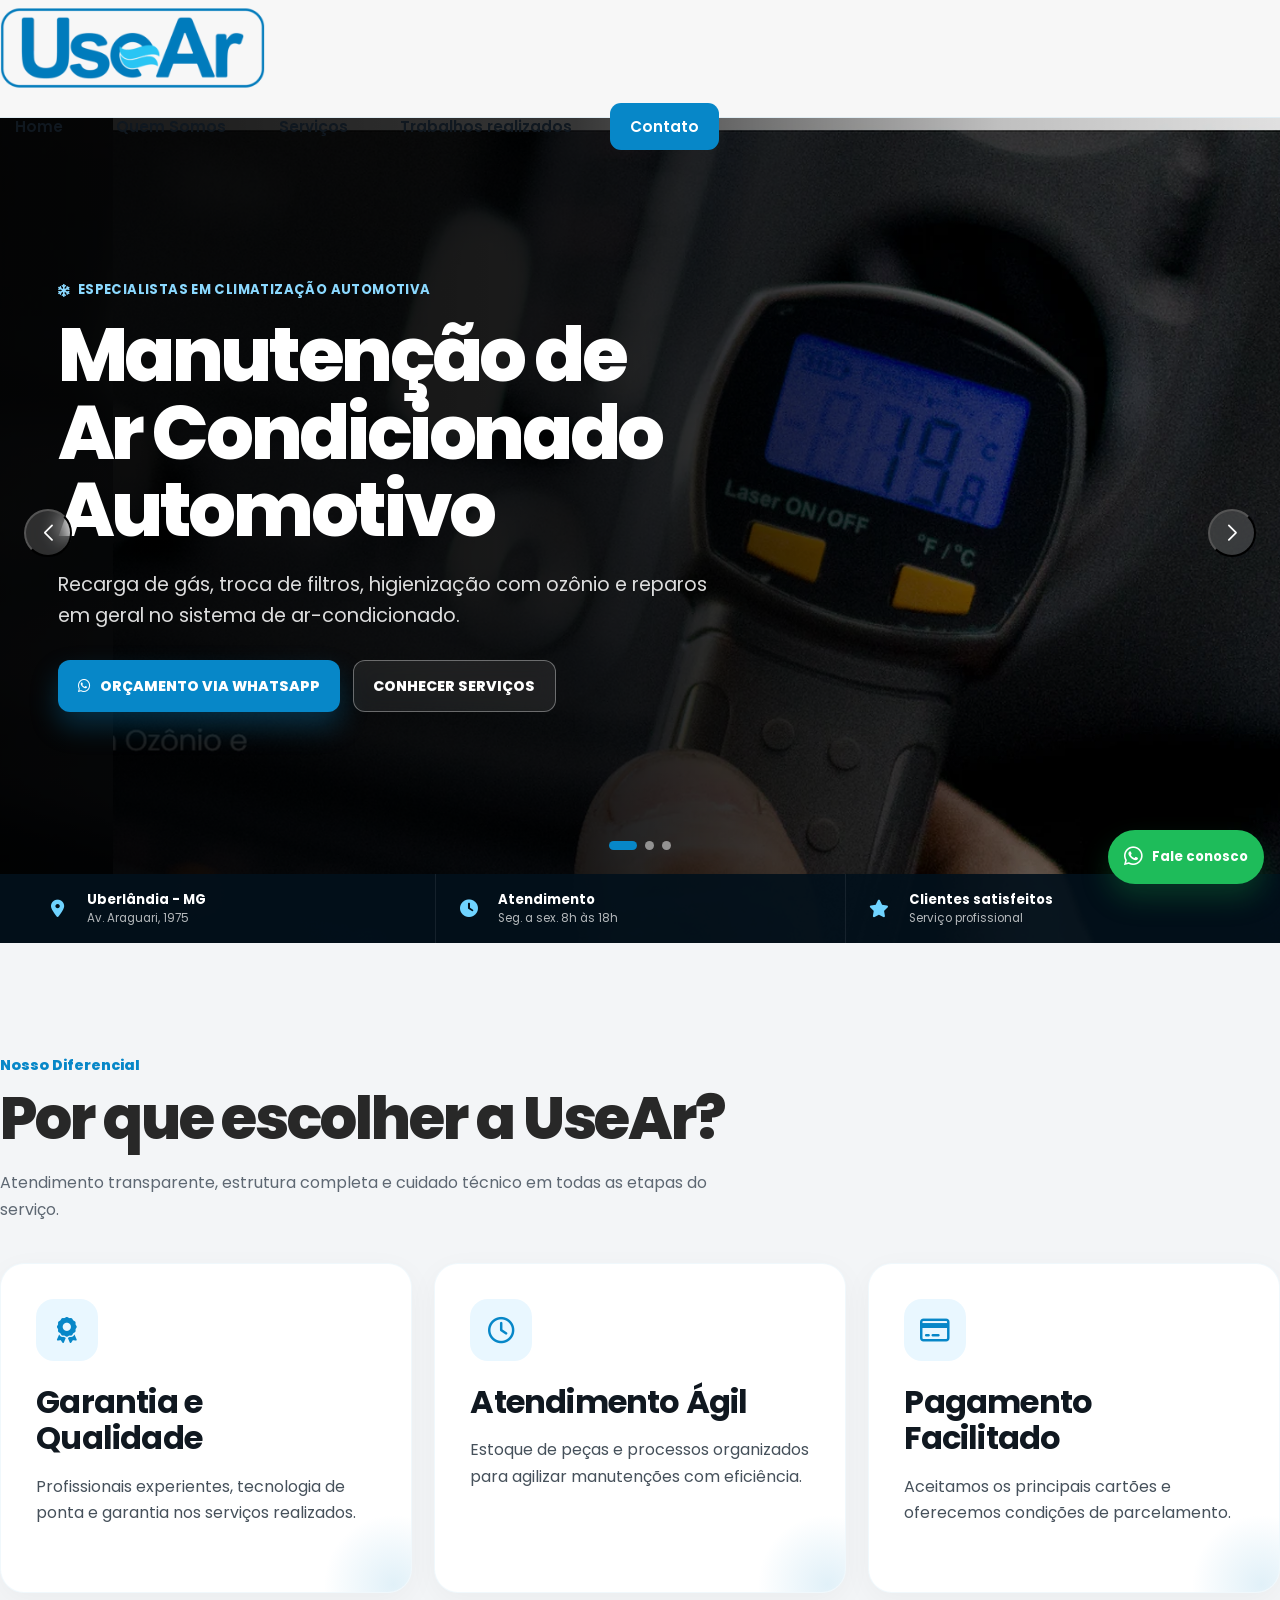
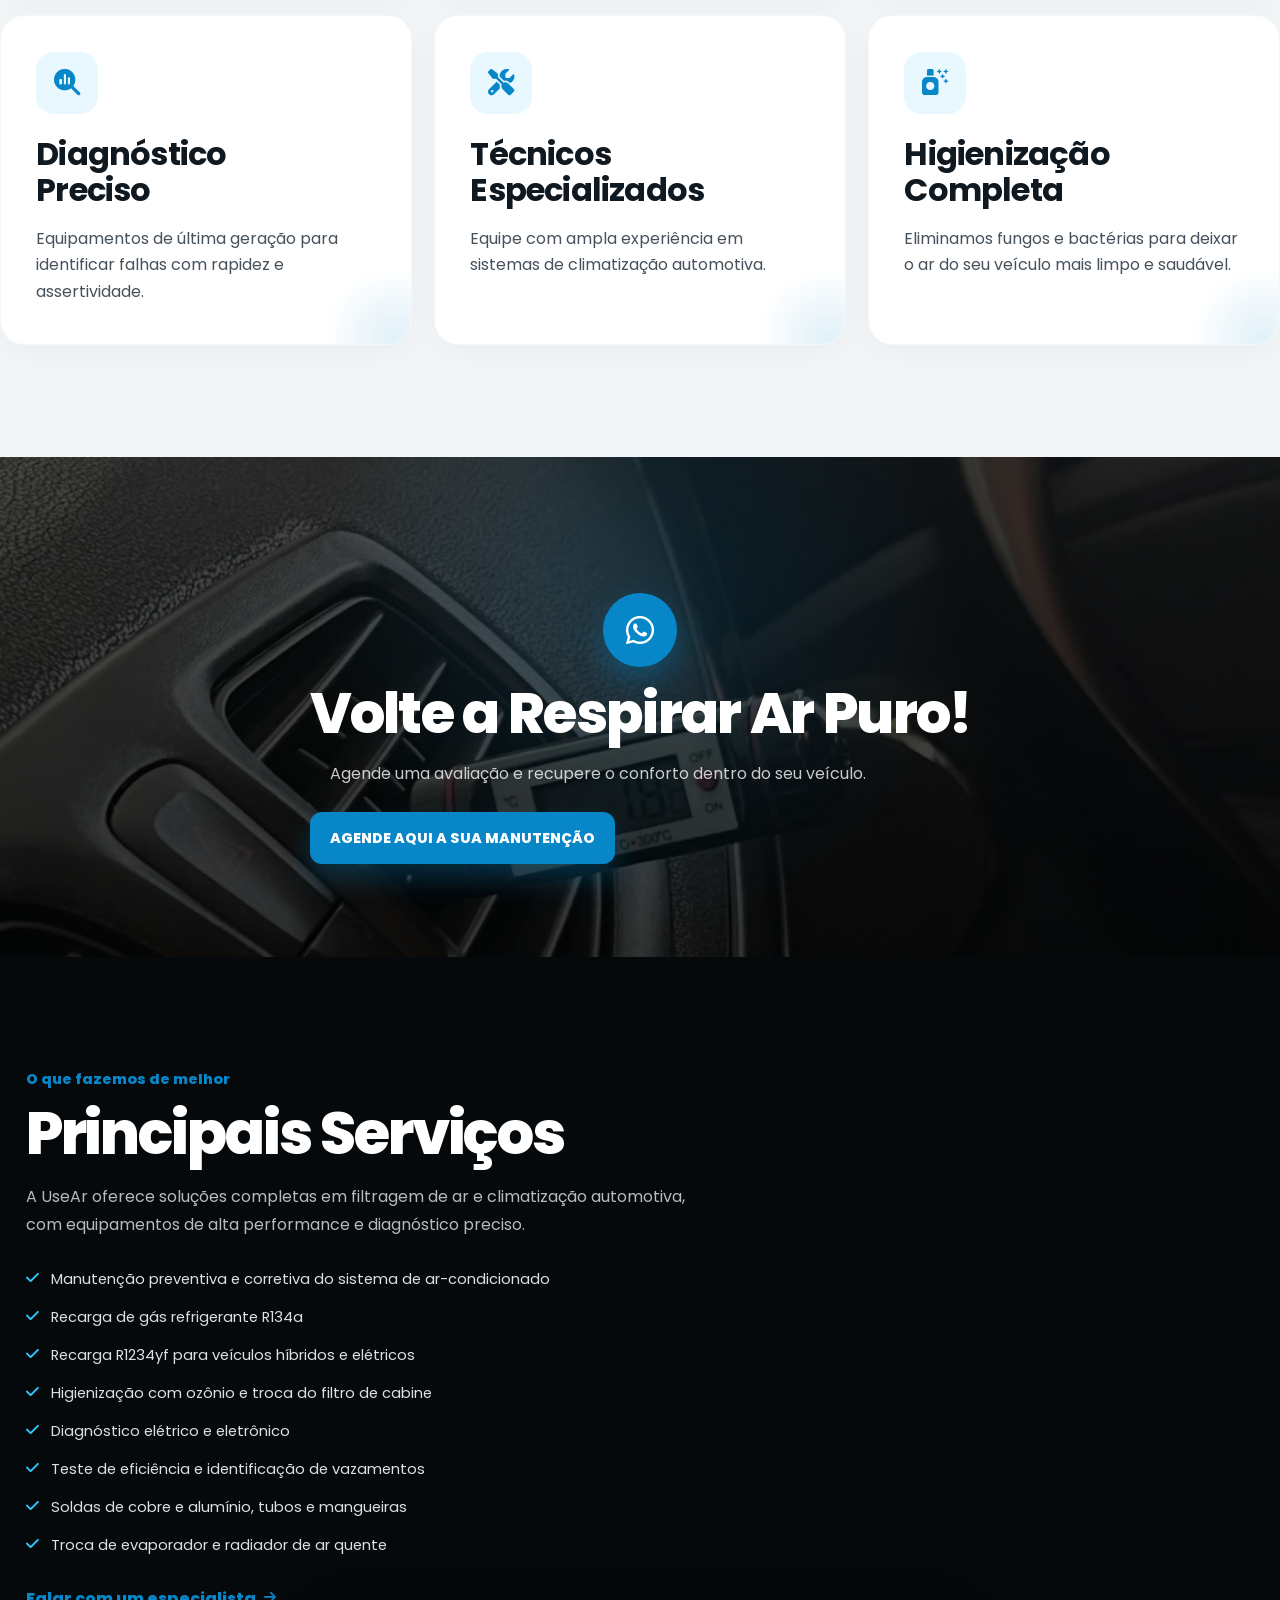
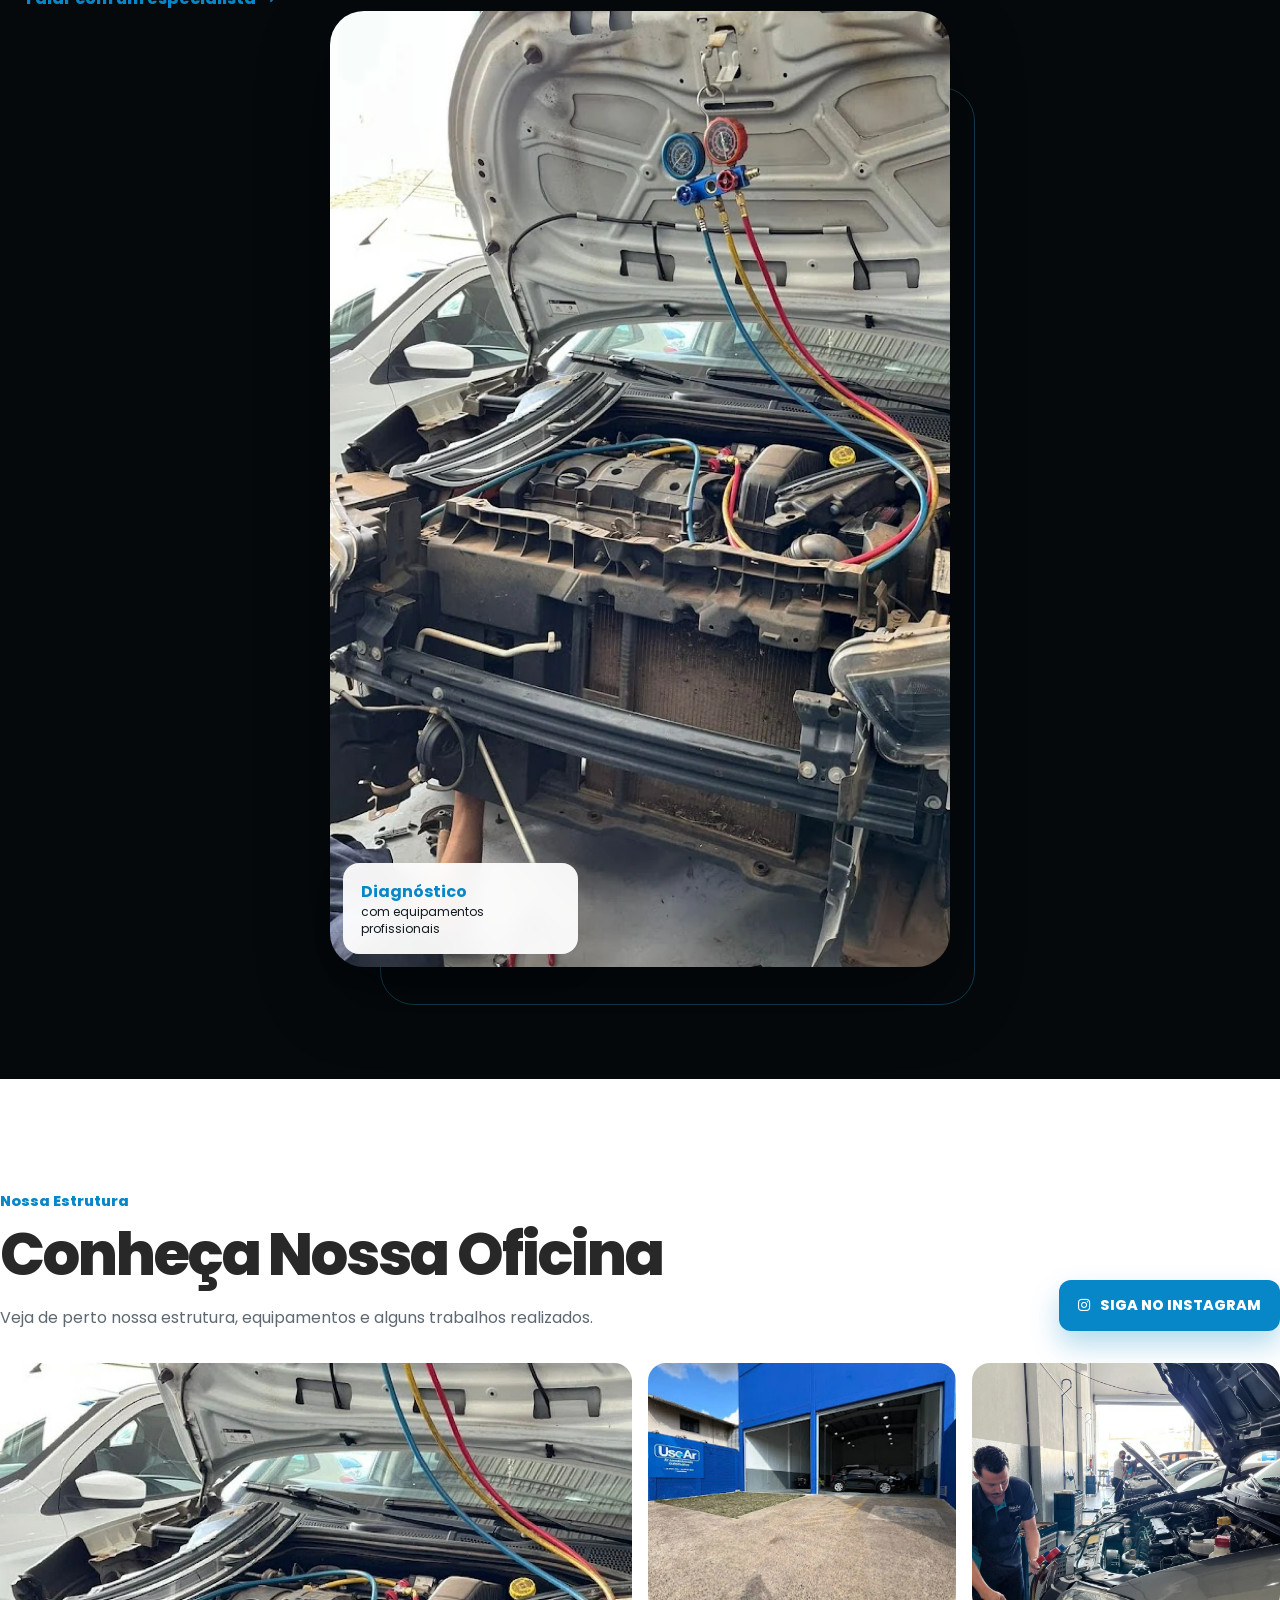
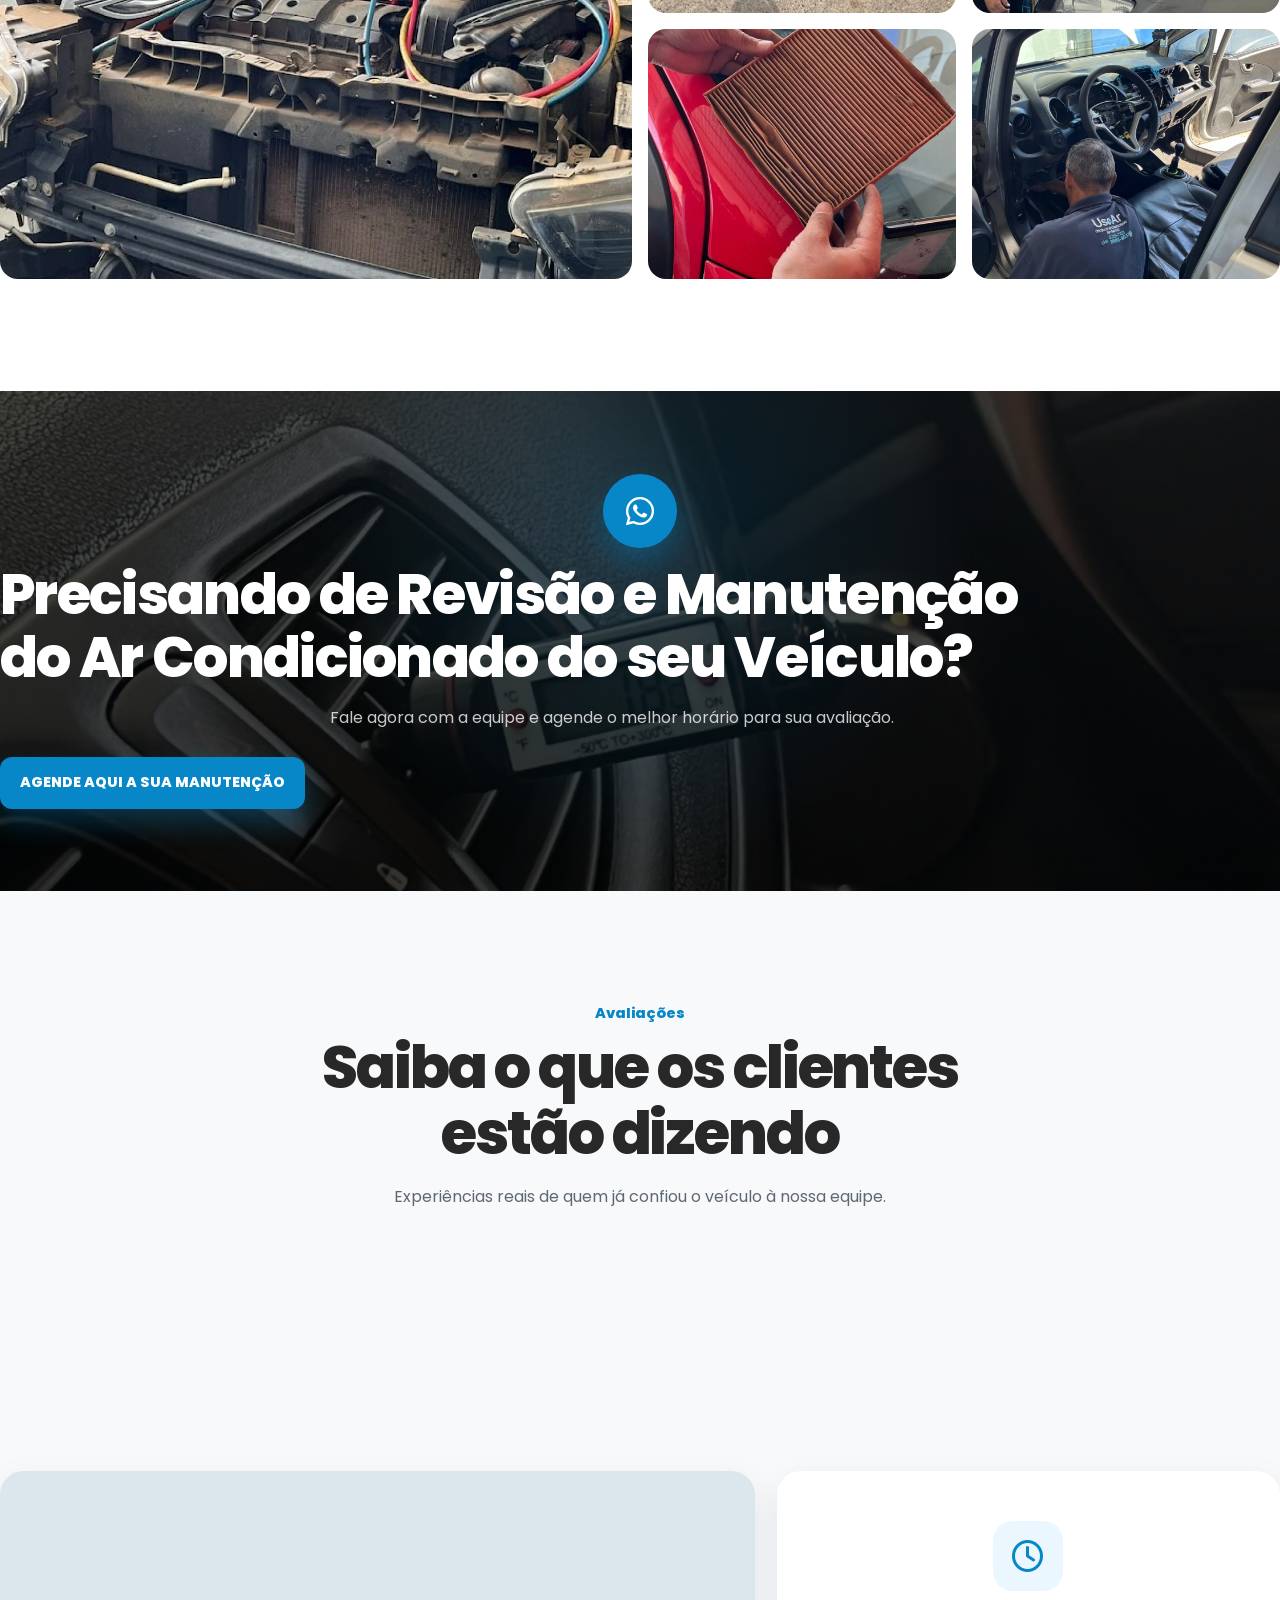
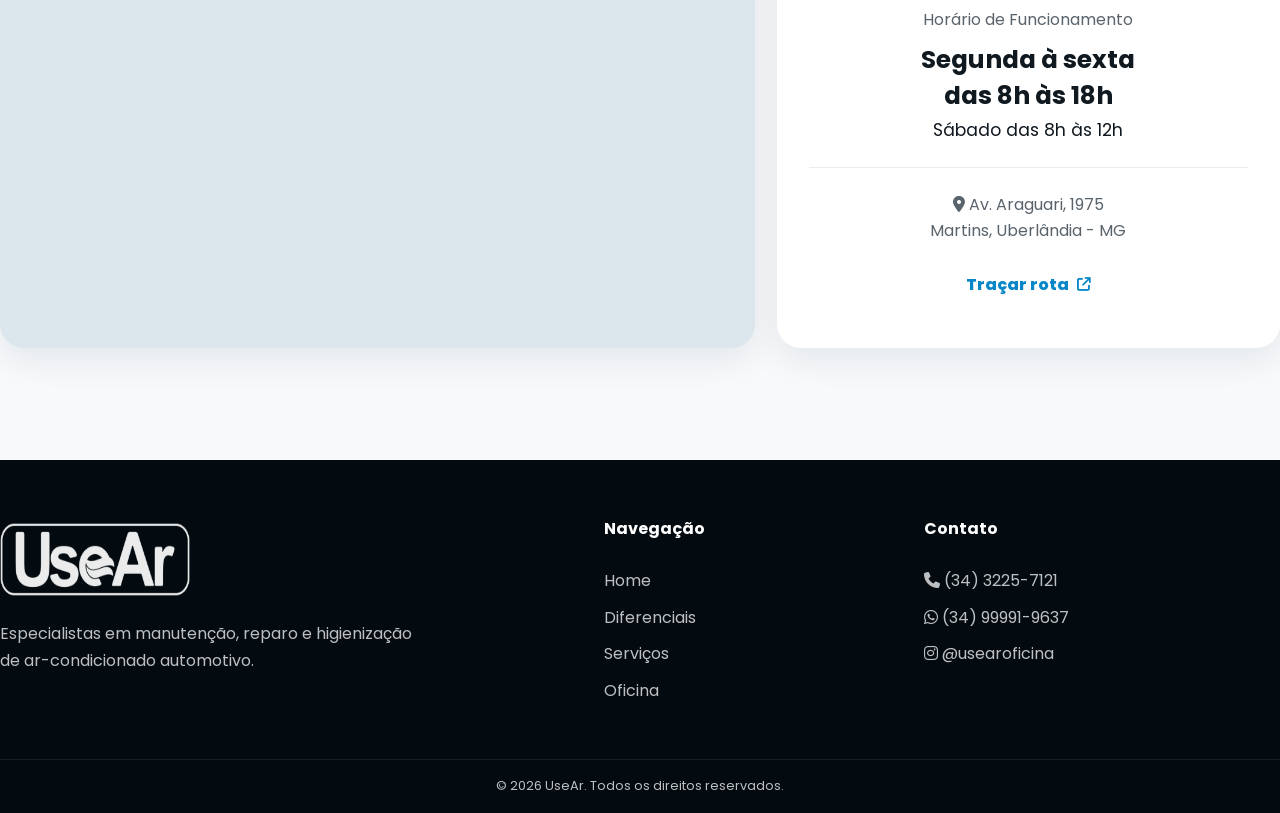
==== index.html @ 74ecc0b6 "primeira reform" ====
<!doctype html>
<html lang="pt-BR" class="scroll-smooth">
<head>
  <meta charset="utf-8">
  <meta name="viewport" content="width=device-width, initial-scale=1">
  <meta name="theme-color" content="#0787c8">
  <meta name="description" content="Manutenção, diagnóstico, recarga de gás e higienização de ar-condicionado automotivo em Uberlândia.">
  <meta property="og:title" content="UseAr | Ar-condicionado automotivo">
  <meta property="og:description" content="Manutenção completa, diagnóstico preciso e atendimento especializado para o ar-condicionado do seu veículo.">
  <meta property="og:image" content="assets/img/og-usear.webp">
  <meta property="og:type" content="website">
  <title>UseAr | Ar-condicionado automotivo</title>

  <link rel="preconnect" href="https://fonts.googleapis.com">
  <link rel="preconnect" href="https://fonts.gstatic.com" crossorigin>
  <link href="https://fonts.googleapis.com/css2?family=Poppins:wght@400;500;600;700;800&display=swap" rel="stylesheet">

  <script src="https://cdn.tailwindcss.com"></script>
  <script>
    tailwind.config = {
      theme: {
        extend: {
          colors: {
            usear: {
              50: '#ecf8ff',
              100: '#d5efff',
              500: '#0787c8',
              600: '#026da8',
              700: '#075887',
              950: '#06131d'
            }
          },
          fontFamily: { sans: ['Poppins', 'sans-serif'] }
        }
      }
    }
  </script>

  <link rel="stylesheet" href="https://cdn.jsdelivr.net/npm/swiper@11/swiper-bundle.min.css">
  <link rel="stylesheet" href="https://unpkg.com/aos@2.3.1/dist/aos.css">
  <link rel="stylesheet" href="https://cdnjs.cloudflare.com/ajax/libs/font-awesome/6.7.2/css/all.min.css">
  <link rel="stylesheet" href="assets/css/style.css">
</head>
<body class="bg-white text-slate-900 antialiased">
  <a class="skip-link" href="#conteudo">Pular para o conteúdo</a>

  <header class="site-header" id="inicio">
    <div class="header-inner mx-auto flex w-full max-w-[1500px] items-center justify-between px-4 sm:px-6 lg:px-8">
      <a class="brand" href="#inicio" aria-label="UseAr - voltar ao início">
        <img src="assets/img/logo-usear.png" alt="UseAr Ar-condicionado Automotivo" width="320" height="111">
      </a>

      <button class="menu-toggle lg:hidden" type="button" aria-label="Abrir menu" aria-expanded="false" aria-controls="menu-principal">
        <span></span><span></span><span></span>
      </button>

      <nav id="menu-principal" class="main-nav" aria-label="Navegação principal">
        <a href="#inicio">Home</a>
        <a href="#diferenciais">Quem Somos</a>
        <a href="#servicos">Serviços</a>
        <a href="#oficina">Trabalhos realizados</a>
        <a class="nav-cta" href="https://wa.me/5534999919637?text=Olá%2C%20vim%20pelo%20site%20da%20UseAr%20e%20quero%20agendar%20um%20atendimento." target="_blank" rel="noopener">Contato</a>
      </nav>
    </div>
  </header>

  <main id="conteudo">
    <section class="hero" aria-label="Apresentação da UseAr">
      <div class="swiper hero-swiper">
        <div class="swiper-wrapper">
          <article class="swiper-slide hero-slide hero-slide--thermometer">
            <div class="hero-overlay"></div>
            <div class="hero-content mx-auto w-full max-w-[1500px] px-4 sm:px-6 lg:px-8">
              <div class="hero-copy" data-aos="fade-right" data-aos-duration="800">
                <span class="hero-kicker"><i class="fa-solid fa-snowflake" aria-hidden="true"></i> Especialistas em climatização automotiva</span>
                <h1>Manutenção de<br>Ar Condicionado<br>Automotivo</h1>
                <p>Recarga de gás, troca de filtros, higienização com ozônio e reparos em geral no sistema de ar-condicionado.</p>
                <div class="hero-actions">
                  <a class="button button--primary" href="https://wa.me/5534999919637?text=Olá%2C%20quero%20solicitar%20um%20orçamento%20para%20o%20ar-condicionado%20do%20meu%20veículo." target="_blank" rel="noopener">
                    <i class="fa-brands fa-whatsapp" aria-hidden="true"></i>
                    Orçamento via WhatsApp
                  </a>
                  <a class="button button--ghost" href="#servicos">Conhecer serviços</a>
                </div>
              </div>
            </div>
          </article>

          <article class="swiper-slide hero-slide hero-slide--workshop">
            <div class="hero-overlay"></div>
            <div class="hero-content mx-auto w-full max-w-[1500px] px-4 sm:px-6 lg:px-8">
              <div class="hero-copy">
                <span class="hero-kicker"><i class="fa-solid fa-gauge-high" aria-hidden="true"></i> Diagnóstico técnico e preciso</span>
                <h2>Seu carro com<br>climatização eficiente<br>novamente</h2>
                <p>Equipamentos adequados, equipe experiente e uma análise completa antes de qualquer reparo.</p>
                <a class="button button--primary" href="#diferenciais">Por que escolher a UseAr</a>
              </div>
            </div>
          </article>

          <article class="swiper-slide hero-slide hero-slide--temperature">
            <div class="hero-overlay"></div>
            <div class="hero-content mx-auto w-full max-w-[1500px] px-4 sm:px-6 lg:px-8">
              <div class="hero-copy">
                <span class="hero-kicker"><i class="fa-solid fa-wind" aria-hidden="true"></i> Conforto e qualidade do ar</span>
                <h2>Ar gelado,<br>limpo e saudável<br>dentro do veículo</h2>
                <p>Higienização completa para reduzir odores, fungos e bactérias no sistema de ventilação.</p>
                <a class="button button--primary" href="https://wa.me/5534999919637?text=Olá%2C%20quero%20agendar%20uma%20higienização%20do%20ar-condicionado." target="_blank" rel="noopener">Agendar higienização</a>
              </div>
            </div>
          </article>
        </div>

        <div class="hero-pagination swiper-pagination" aria-hidden="true"></div>
        <button class="hero-arrow hero-arrow--prev swiper-button-prev" aria-label="Slide anterior"></button>
        <button class="hero-arrow hero-arrow--next swiper-button-next" aria-label="Próximo slide"></button>
      </div>

      <div class="hero-trust" aria-label="Informações rápidas">
        <div><i class="fa-solid fa-location-dot" aria-hidden="true"></i><span><b>Uberlândia - MG</b>Av. Araguari, 1975</span></div>
        <div><i class="fa-solid fa-clock" aria-hidden="true"></i><span><b>Atendimento</b>Seg. a sex. 8h às 18h</span></div>
        <div><i class="fa-solid fa-star" aria-hidden="true"></i><span><b>Clientes satisfeitos</b>Serviço profissional</span></div>
      </div>
    </section>

    <section class="section section--soft" id="diferenciais">
      <div class="mx-auto w-full max-w-[1500px] px-4 sm:px-6 lg:px-8">
        <header class="section-heading" data-aos="fade-up">
          <span>Nosso Diferencial</span>
          <h2>Por que escolher a UseAr?</h2>
          <p>Atendimento transparente, estrutura completa e cuidado técnico em todas as etapas do serviço.</p>
        </header>

        <div class="benefits-grid">
          <article class="benefit-card" data-aos="fade-up" data-aos-delay="0">
            <div class="benefit-icon"><i class="fa-solid fa-award" aria-hidden="true"></i></div>
            <h3>Garantia e Qualidade</h3>
            <p>Profissionais experientes, tecnologia de ponta e garantia nos serviços realizados.</p>
          </article>
          <article class="benefit-card" data-aos="fade-up" data-aos-delay="70">
            <div class="benefit-icon"><i class="fa-regular fa-clock" aria-hidden="true"></i></div>
            <h3>Atendimento Ágil</h3>
            <p>Estoque de peças e processos organizados para agilizar manutenções com eficiência.</p>
          </article>
          <article class="benefit-card" data-aos="fade-up" data-aos-delay="140">
            <div class="benefit-icon"><i class="fa-regular fa-credit-card" aria-hidden="true"></i></div>
            <h3>Pagamento Facilitado</h3>
            <p>Aceitamos os principais cartões e oferecemos condições de parcelamento.</p>
          </article>
          <article class="benefit-card" data-aos="fade-up" data-aos-delay="0">
            <div class="benefit-icon"><i class="fa-solid fa-magnifying-glass-chart" aria-hidden="true"></i></div>
            <h3>Diagnóstico Preciso</h3>
            <p>Equipamentos de última geração para identificar falhas com rapidez e assertividade.</p>
          </article>
          <article class="benefit-card" data-aos="fade-up" data-aos-delay="70">
            <div class="benefit-icon"><i class="fa-solid fa-screwdriver-wrench" aria-hidden="true"></i></div>
            <h3>Técnicos Especializados</h3>
            <p>Equipe com ampla experiência em sistemas de climatização automotiva.</p>
          </article>
          <article class="benefit-card" data-aos="fade-up" data-aos-delay="140">
            <div class="benefit-icon"><i class="fa-solid fa-spray-can-sparkles" aria-hidden="true"></i></div>
            <h3>Higienização Completa</h3>
            <p>Eliminamos fungos e bactérias para deixar o ar do seu veículo mais limpo e saudável.</p>
          </article>
        </div>
      </div>
    </section>

    <section class="air-cta" aria-label="Agendamento de manutenção">
      <div class="air-particles" aria-hidden="true"><i></i><i></i><i></i><i></i><i></i></div>
      <div class="air-cta__content mx-auto max-w-4xl px-4 text-center" data-aos="zoom-in">
        <div class="round-icon"><i class="fa-brands fa-whatsapp" aria-hidden="true"></i></div>
        <h2>Volte a Respirar Ar Puro!</h2>
        <p>Agende uma avaliação e recupere o conforto dentro do seu veículo.</p>
        <a class="button button--primary" href="https://wa.me/5534999919637?text=Olá%2C%20quero%20agendar%20a%20manutenção%20do%20ar-condicionado%20do%20meu%20veículo." target="_blank" rel="noopener">Agende aqui a sua manutenção</a>
      </div>
    </section>

    <section class="services-section" id="servicos">
      <div class="services-layout mx-auto grid w-full max-w-[1500px] items-center px-4 sm:px-6 lg:grid-cols-2 lg:px-8">
        <div class="services-copy" data-aos="fade-right">
          <span class="section-label">O que fazemos de melhor</span>
          <h2>Principais Serviços</h2>
          <p class="services-intro">A UseAr oferece soluções completas em filtragem de ar e climatização automotiva, com equipamentos de alta performance e diagnóstico preciso.</p>

          <ul class="services-list">
            <li><i class="fa-solid fa-check" aria-hidden="true"></i><span>Manutenção preventiva e corretiva do sistema de ar-condicionado</span></li>
            <li><i class="fa-solid fa-check" aria-hidden="true"></i><span>Recarga de gás refrigerante R134a</span></li>
            <li><i class="fa-solid fa-check" aria-hidden="true"></i><span>Recarga R1234yf para veículos híbridos e elétricos</span></li>
            <li><i class="fa-solid fa-check" aria-hidden="true"></i><span>Higienização com ozônio e troca do filtro de cabine</span></li>
            <li><i class="fa-solid fa-check" aria-hidden="true"></i><span>Diagnóstico elétrico e eletrônico</span></li>
            <li><i class="fa-solid fa-check" aria-hidden="true"></i><span>Teste de eficiência e identificação de vazamentos</span></li>
            <li><i class="fa-solid fa-check" aria-hidden="true"></i><span>Soldas de cobre e alumínio, tubos e mangueiras</span></li>
            <li><i class="fa-solid fa-check" aria-hidden="true"></i><span>Troca de evaporador e radiador de ar quente</span></li>
          </ul>

          <a class="text-link" href="https://wa.me/5534999919637?text=Olá%2C%20quero%20mais%20informações%20sobre%20os%20serviços%20da%20UseAr." target="_blank" rel="noopener">Falar com um especialista <i class="fa-solid fa-arrow-right" aria-hidden="true"></i></a>
        </div>

        <div class="services-visual" data-aos="fade-left">
          <div class="services-photo-wrap">
            <img src="assets/img/servico-principal.webp" alt="Veículo em manutenção do sistema de ar-condicionado na oficina UseAr" loading="lazy" width="600" height="956">
            <div class="photo-badge"><strong>Diagnóstico</strong><span>com equipamentos profissionais</span></div>
          </div>
        </div>
      </div>
    </section>

    <section class="workshop-section" id="oficina">
      <div class="mx-auto w-full max-w-[1500px] px-4 sm:px-6 lg:px-8">
        <div class="workshop-header" data-aos="fade-up">
          <div>
            <span class="section-label">Nossa Estrutura</span>
            <h2>Conheça Nossa Oficina</h2>
            <p>Veja de perto nossa estrutura, equipamentos e alguns trabalhos realizados.</p>
          </div>
          <a class="button button--primary button--small" href="https://www.instagram.com/usearoficina/" target="_blank" rel="noopener"><i class="fa-brands fa-instagram" aria-hidden="true"></i> Siga no Instagram</a>
        </div>

        <div class="gallery-grid" data-aos="fade-up" data-aos-delay="100">
          <button class="gallery-item gallery-item--large" type="button" data-gallery="assets/img/galeria-04.webp" aria-label="Ampliar foto de manutenção do veículo">
            <img src="assets/img/galeria-04.webp" alt="Manutenção de ar-condicionado com mangueiras de serviço conectadas" loading="lazy">
          </button>
          <button class="gallery-item" type="button" data-gallery="assets/img/galeria-02.webp" aria-label="Ampliar foto da fachada">
            <img src="assets/img/galeria-02.webp" alt="Fachada azul da oficina UseAr" loading="lazy">
          </button>
          <button class="gallery-item" type="button" data-gallery="assets/img/galeria-08.webp" aria-label="Ampliar foto de técnico trabalhando">
            <img src="assets/img/galeria-08.webp" alt="Técnico da UseAr trabalhando em veículo" loading="lazy">
          </button>
          <button class="gallery-item" type="button" data-gallery="assets/img/galeria-03.webp" aria-label="Ampliar foto do filtro de cabine">
            <img src="assets/img/galeria-03.webp" alt="Filtro de cabine usado sendo inspecionado" loading="lazy">
          </button>
          <button class="gallery-item" type="button" data-gallery="assets/img/galeria-07.webp" aria-label="Ampliar foto de desmontagem interna">
            <img src="assets/img/galeria-07.webp" alt="Técnico realizando manutenção interna no painel do veículo" loading="lazy">
          </button>
        </div>
      </div>
    </section>

    <section class="air-cta air-cta--second" aria-label="Agende sua manutenção">
      <div class="air-cta__content mx-auto max-w-5xl px-4 text-center" data-aos="zoom-in">
        <div class="round-icon"><i class="fa-brands fa-whatsapp" aria-hidden="true"></i></div>
        <h2>Precisando de Revisão e Manutenção do Ar Condicionado do seu Veículo?</h2>
        <p>Fale agora com a equipe e agende o melhor horário para sua avaliação.</p>
        <a class="button button--primary" href="https://wa.me/5534999919637?text=Olá%2C%20preciso%20revisar%20o%20ar-condicionado%20do%20meu%20veículo." target="_blank" rel="noopener">Agende aqui a sua manutenção</a>
      </div>
    </section>

    <section class="reviews-section" id="avaliacoes">
      <div class="mx-auto w-full max-w-[1500px] px-4 sm:px-6 lg:px-8">
        <header class="section-heading section-heading--center" data-aos="fade-up">
          <span>Avaliações</span>
          <h2>Saiba o que os clientes estão dizendo</h2>
          <p>Experiências reais de quem já confiou o veículo à nossa equipe.</p>
        </header>

        <div class="trustindex-widget" data-aos="fade-up">
          <script defer async src='https://cdn.trustindex.io/loader.js?cfff6e475bf8161984261190330'></script>
        </div>

        <div class="contact-grid">
          <div class="map-card" data-aos="fade-right">
            <iframe title="Mapa da UseAr em Uberlândia" src="https://www.google.com/maps?q=UseAr%20Servi%C3%A7os%20de%20Ar%20Automotivo%20Av.%20Araguari%201975%20Uberl%C3%A2ndia&output=embed" loading="lazy" referrerpolicy="no-referrer-when-downgrade" allowfullscreen></iframe>
          </div>

          <aside class="hours-card" data-aos="fade-left">
            <div class="hours-icon"><i class="fa-regular fa-clock" aria-hidden="true"></i></div>
            <span>Horário de Funcionamento</span>
            <h3>Segunda à sexta<br>das 8h às 18h</h3>
            <p>Sábado das 8h às 12h</p>
            <hr>
            <address><i class="fa-solid fa-location-dot" aria-hidden="true"></i> Av. Araguari, 1975<br>Martins, Uberlândia - MG</address>
            <a class="text-link" href="https://www.google.com/maps/dir/?api=1&destination=Av.%20Araguari%2C%201975%2C%20Uberl%C3%A2ndia%20MG" target="_blank" rel="noopener">Traçar rota <i class="fa-solid fa-arrow-up-right-from-square" aria-hidden="true"></i></a>
          </aside>
        </div>
      </div>
    </section>
  </main>

  <footer class="site-footer">
    <div class="footer-grid mx-auto w-full max-w-[1500px] px-4 sm:px-6 lg:px-8">
      <div class="footer-brand">
        <img src="assets/img/logo-usear.png" alt="UseAr" width="250" height="87">
        <p>Especialistas em manutenção, reparo e higienização de ar-condicionado automotivo.</p>
      </div>
      <div>
        <h2>Navegação</h2>
        <a href="#inicio">Home</a><a href="#diferenciais">Diferenciais</a><a href="#servicos">Serviços</a><a href="#oficina">Oficina</a>
      </div>
      <div>
        <h2>Contato</h2>
        <a href="tel:+553432257121"><i class="fa-solid fa-phone" aria-hidden="true"></i> (34) 3225-7121</a>
        <a href="https://wa.me/5534999919637" target="_blank" rel="noopener"><i class="fa-brands fa-whatsapp" aria-hidden="true"></i> (34) 99991-9637</a>
        <a href="https://www.instagram.com/usearoficina/" target="_blank" rel="noopener"><i class="fa-brands fa-instagram" aria-hidden="true"></i> @usearoficina</a>
      </div>
    </div>
    <div class="footer-bottom"><p>© <span id="current-year"></span> UseAr. Todos os direitos reservados.</p></div>
  </footer>

  <a class="floating-whatsapp" href="https://wa.me/5534999919637?text=Olá%2C%20vim%20pelo%20site%20da%20UseAr." target="_blank" rel="noopener" aria-label="Falar com a UseAr pelo WhatsApp">
    <i class="fa-brands fa-whatsapp" aria-hidden="true"></i><span>Fale conosco</span>
  </a>

  <dialog class="gallery-modal" id="gallery-modal">
    <button class="gallery-modal__close" type="button" aria-label="Fechar imagem"><i class="fa-solid fa-xmark" aria-hidden="true"></i></button>
    <img src="" alt="Foto ampliada da oficina UseAr" id="gallery-modal-image">
  </dialog>

  <script src="https://cdn.jsdelivr.net/npm/swiper@11/swiper-bundle.min.js"></script>
  <script src="https://unpkg.com/aos@2.3.1/dist/aos.js"></script>
  <script src="assets/js/main.js"></script>
</body>
</html>
---- assets/css/style.css ----
:root {
  --blue: #0787c8;
  --blue-dark: #026da8;
  --blue-deep: #075887;
  --ink: #101820;
  --muted: #5e6873;
  --soft: #f3f5f7;
  --white: #ffffff;
  --radius-sm: 14px;
  --radius-md: 24px;
  --radius-lg: 34px;
  --shadow-sm: 0 12px 34px rgba(16, 24, 32, .08);
  --shadow-lg: 0 24px 70px rgba(1, 45, 72, .22);
  --header-height: 82px;
}

* { box-sizing: border-box; }
html { scroll-padding-top: var(--header-height); }
body { margin: 0; min-width: 320px; overflow-x: hidden; font-family: 'Poppins', sans-serif; color: var(--ink); }
img { display: block; max-width: 100%; }
a { color: inherit; text-decoration: none; }
button, a { -webkit-tap-highlight-color: transparent; }
button { font: inherit; }

.skip-link {
  position: fixed; left: 1rem; top: -5rem; z-index: 9999;
  padding: .8rem 1rem; border-radius: 10px; background: var(--ink); color: white;
  transition: top .2s ease;
}
.skip-link:focus { top: 1rem; }

.site-header {
  position: fixed; inset: 0 0 auto; z-index: 1000;
  height: var(--header-height); background: rgba(255,255,255,.97);
  border-bottom: 1px solid rgba(7,135,200,.09);
  backdrop-filter: blur(14px); transition: box-shadow .25s ease, height .25s ease;
}
.site-header.is-scrolled { box-shadow: 0 10px 30px rgba(0,0,0,.08); }
.header-inner { height: 100%; }
.brand { display: inline-flex; width: 180px; flex: 0 0 auto; }
.brand img { width: 100%; height: auto; }

.menu-toggle {
  display: inline-grid; width: 46px; height: 46px; place-content: center; gap: 5px;
  border: 0; border-radius: 12px; background: #eef8fd; cursor: pointer;
}
.menu-toggle span { display: block; width: 23px; height: 2px; border-radius: 999px; background: var(--ink); transition: .25s ease; }
.menu-toggle.is-open span:nth-child(1) { transform: translateY(7px) rotate(45deg); }
.menu-toggle.is-open span:nth-child(2) { opacity: 0; }
.menu-toggle.is-open span:nth-child(3) { transform: translateY(-7px) rotate(-45deg); }

.main-nav {
  position: fixed; left: 1rem; right: 1rem; top: calc(var(--header-height) + .6rem);
  display: grid; gap: .2rem; padding: .8rem; border: 1px solid rgba(7,135,200,.12);
  border-radius: 18px; background: white; box-shadow: var(--shadow-lg);
  transform: translateY(-18px); opacity: 0; visibility: hidden; transition: .25s ease;
}
.main-nav.is-open { transform: none; opacity: 1; visibility: visible; }
.main-nav a { padding: .85rem 1rem; border-radius: 11px; font-size: .94rem; font-weight: 600; }
.main-nav a:hover, .main-nav a:focus-visible { color: var(--blue); background: #eff9ff; }
.main-nav .nav-cta { background: var(--blue); color: white; text-align: center; }
.main-nav .nav-cta:hover { color: white; background: var(--blue-dark); }

.hero { position: relative; padding-top: var(--header-height); background: #071018; }
.hero-swiper { position: relative; height: min(790px, calc(100svh - 20px)); min-height: 640px; }
.hero-swiper:not(.swiper-initialized) .hero-slide:not(:first-child) { display: none; }
.hero-swiper:not(.swiper-initialized) .hero-slide:first-child { height: 100%; }
.hero-slide { position: relative; display: flex; align-items: center; overflow: hidden; background-size: cover; background-position: center; }
.hero-slide--thermometer { background-image: url('../img/hero-termometro.webp'); background-position: 60% center; }
.hero-slide--workshop { background-image: url('../img/hero-oficina.webp'); background-position: 58% center; }
.hero-slide--temperature { background-image: url('../img/hero-temperatura.webp'); background-position: 62% center; }
.hero-overlay { position: absolute; inset: 0; background: linear-gradient(90deg, rgba(0,0,0,.92) 0%, rgba(0,0,0,.79) 45%, rgba(0,0,0,.25) 78%, rgba(0,0,0,.12) 100%); }
.hero-content { position: relative; z-index: 2; display: flex; align-items: center; min-height: 100%; padding-top: 2rem; padding-bottom: 7rem; }
.hero-copy { width: min(100%, 700px); color: white; }
.hero-kicker { display: inline-flex; align-items: center; gap: .55rem; margin-bottom: 1rem; color: #8bd9ff; font-size: .82rem; font-weight: 700; letter-spacing: .03em; text-transform: uppercase; }
.hero-copy h1, .hero-copy h2 { margin: 0; max-width: 680px; font-size: clamp(2.35rem, 10vw, 4.8rem); line-height: 1.03; letter-spacing: -.045em; font-weight: 800; text-wrap: balance; }
.hero-copy p { max-width: 650px; margin: 1.35rem 0 0; color: rgba(255,255,255,.86); font-size: clamp(1rem, 3.6vw, 1.22rem); line-height: 1.58; }
.hero-actions { display: flex; flex-wrap: wrap; gap: .8rem; margin-top: 1.8rem; }
.button { display: inline-flex; min-height: 52px; align-items: center; justify-content: center; gap: .65rem; padding: .9rem 1.2rem; border: 1px solid transparent; border-radius: 12px; font-size: .89rem; font-weight: 800; text-align: center; text-transform: uppercase; transition: transform .2s ease, background .2s ease, box-shadow .2s ease; }
.button:hover { transform: translateY(-2px); }
.button:focus-visible { outline: 3px solid rgba(7,135,200,.32); outline-offset: 3px; }
.button--primary { background: var(--blue); color: white; box-shadow: 0 14px 28px rgba(7,135,200,.3); }
.button--primary:hover { background: var(--blue-dark); box-shadow: 0 18px 34px rgba(7,135,200,.38); }
.button--ghost { border-color: rgba(255,255,255,.35); background: rgba(255,255,255,.08); color: white; backdrop-filter: blur(10px); }
.button--ghost:hover { background: rgba(255,255,255,.16); }
.button--small { min-height: 48px; padding-inline: 1.1rem; }

.hero-arrow { display: none !important; width: 48px !important; height: 48px !important; border-radius: 50%; background: rgba(255,255,255,.16); color: white !important; backdrop-filter: blur(10px); }
.hero-arrow::after { font-size: 1rem !important; font-weight: 800; }
.hero-pagination { position: absolute; z-index: 8; left: 0; right: 0; bottom: 7rem !important; text-align: center; }
.hero-pagination .swiper-pagination-bullet { width: 9px; height: 9px; background: white; opacity: .5; }
.hero-pagination .swiper-pagination-bullet-active { width: 28px; border-radius: 999px; opacity: 1; background: var(--blue); }
.hero-trust { position: absolute; z-index: 5; left: 0; right: 0; bottom: 0; display: grid; grid-template-columns: 1fr; background: rgba(3,17,27,.93); color: white; }
.hero-trust > div { display: flex; align-items: center; gap: .8rem; padding: .8rem 1rem; border-top: 1px solid rgba(255,255,255,.08); }
.hero-trust i { width: 34px; color: #6fd3ff; font-size: 1.1rem; text-align: center; }
.hero-trust span { display: grid; color: rgba(255,255,255,.7); font-size: .73rem; }
.hero-trust b { color: white; font-size: .82rem; }

.section { padding: 5rem 0; }
.section--soft { background: var(--soft); }
.section-heading { max-width: 750px; margin-bottom: 2.5rem; }
.section-heading > span, .section-label { display: block; margin-bottom: .65rem; color: var(--blue); font-size: .9rem; font-weight: 800; }
.section-heading h2, .services-copy h2, .workshop-header h2 { margin: 0; color: #282828; font-size: clamp(2rem, 8vw, 3.7rem); line-height: 1.12; letter-spacing: -.035em; font-weight: 750; }
.section-heading p, .workshop-header p { margin: 1rem 0 0; color: var(--muted); font-size: 1rem; line-height: 1.7; }
.section-heading--center { margin-inline: auto; text-align: center; }

.benefits-grid { display: grid; gap: 1rem; }
.benefit-card { position: relative; min-height: 285px; padding: 1.65rem; overflow: hidden; border: 1px solid rgba(7,135,200,.06); border-radius: var(--radius-md); background: white; box-shadow: 0 8px 30px rgba(16,24,32,.04); transition: transform .28s ease, box-shadow .28s ease, border-color .28s ease; }
.benefit-card::after { content: ''; position: absolute; right: -55px; bottom: -65px; width: 145px; height: 145px; border-radius: 50%; background: radial-gradient(circle, rgba(7,135,200,.12), transparent 68%); transition: transform .35s ease; }
.benefit-card:hover { transform: translateY(-7px); border-color: rgba(7,135,200,.18); box-shadow: var(--shadow-sm); }
.benefit-card:hover::after { transform: scale(1.25); }
.benefit-icon { display: grid; width: 62px; height: 62px; margin-bottom: 1.4rem; place-items: center; border-radius: 18px; background: #e9f7ff; color: var(--blue); font-size: 1.65rem; }
.benefit-card h3 { margin: 0; max-width: 300px; font-size: clamp(1.4rem, 6vw, 2rem); line-height: 1.13; letter-spacing: -.025em; }
.benefit-card p { position: relative; z-index: 1; margin: 1.1rem 0 0; color: #46515b; line-height: 1.65; }

.air-cta { position: relative; min-height: 440px; display: grid; place-items: center; overflow: hidden; background: linear-gradient(rgba(0,0,0,.7), rgba(0,0,0,.8)), url('../img/cta-ar.webp') center 45% / cover no-repeat; color: white; }
.air-cta::before { content: ''; position: absolute; inset: 0; background: radial-gradient(circle at 50% 30%, rgba(7,135,200,.16), transparent 45%); }
.air-cta__content { position: relative; z-index: 2; padding-block: 4.5rem; }
.air-cta h2 { margin: 1rem 0 0; font-size: clamp(2rem, 8vw, 3.5rem); line-height: 1.12; font-weight: 750; letter-spacing: -.03em; text-wrap: balance; }
.air-cta p { margin: .9rem auto 1.6rem; max-width: 620px; color: rgba(255,255,255,.78); line-height: 1.7; }
.round-icon { display: grid; width: 74px; height: 74px; margin-inline: auto; place-items: center; border-radius: 50%; background: var(--blue); box-shadow: 0 14px 30px rgba(7,135,200,.35); font-size: 2rem; animation: breathe 2.6s ease-in-out infinite; }
.air-particles i { position: absolute; left: var(--x); bottom: -20px; width: 6px; height: 6px; border-radius: 50%; background: rgba(139,217,255,.8); filter: blur(.5px); animation: air-rise var(--speed) linear infinite; }
.air-particles i:nth-child(1) { --x: 12%; --speed: 8s; }
.air-particles i:nth-child(2) { --x: 29%; --speed: 10s; animation-delay: -3s; }
.air-particles i:nth-child(3) { --x: 54%; --speed: 7s; animation-delay: -5s; }
.air-particles i:nth-child(4) { --x: 76%; --speed: 11s; animation-delay: -2s; }
.air-particles i:nth-child(5) { --x: 91%; --speed: 9s; animation-delay: -6s; }

.services-section { padding: 5.5rem 0; background: #05090c; color: white; overflow: hidden; }
.services-layout { gap: 3rem; }
.services-copy h2 { color: white; }
.services-intro { max-width: 680px; margin: 1rem 0 1.8rem; color: rgba(255,255,255,.72); line-height: 1.75; }
.services-list { display: grid; gap: .95rem; margin: 0; padding: 0; list-style: none; }
.services-list li { display: flex; align-items: flex-start; gap: .8rem; color: rgba(255,255,255,.87); font-size: .92rem; line-height: 1.55; }
.services-list i { flex: 0 0 auto; margin-top: .22rem; color: #31c7ff; }
.text-link { display: inline-flex; align-items: center; gap: .55rem; margin-top: 1.8rem; color: var(--blue); font-weight: 750; }
.text-link i { font-size: .85rem; transition: transform .2s ease; }
.text-link:hover i { transform: translateX(4px); }
.services-visual { min-width: 0; }
.services-photo-wrap { position: relative; width: min(100%, 620px); margin-inline: auto; }
.services-photo-wrap::before { content: ''; position: absolute; inset: 8% -4% -4% 8%; border: 1px solid rgba(49,199,255,.28); border-radius: var(--radius-lg); }
.services-photo-wrap img { position: relative; z-index: 1; width: 100%; aspect-ratio: 4 / 5; border-radius: var(--radius-lg); object-fit: cover; object-position: center; box-shadow: 0 28px 70px rgba(0,0,0,.38); }
.photo-badge { position: absolute; z-index: 2; left: .8rem; bottom: .8rem; display: grid; max-width: 235px; padding: 1rem 1.15rem; border-radius: 16px; background: rgba(255,255,255,.94); color: var(--ink); box-shadow: var(--shadow-sm); backdrop-filter: blur(10px); }
.photo-badge strong { color: var(--blue); }
.photo-badge span { font-size: .75rem; line-height: 1.4; }

.workshop-section { padding: 5rem 0; background: white; }
.workshop-header { display: grid; gap: 1.5rem; margin-bottom: 2rem; }
.gallery-grid { display: grid; grid-template-columns: repeat(2, minmax(0, 1fr)); grid-auto-rows: 160px; gap: .75rem; }
.gallery-item { position: relative; overflow: hidden; padding: 0; border: 0; border-radius: 18px; background: #dfeaf0; cursor: zoom-in; }
.gallery-item--large { grid-column: 1 / -1; grid-row: span 2; }
.gallery-item::after { content: '\f00e'; position: absolute; right: .75rem; bottom: .75rem; display: grid; width: 38px; height: 38px; place-items: center; border-radius: 50%; background: rgba(7,135,200,.92); color: white; font-family: 'Font Awesome 6 Free'; font-weight: 900; opacity: 0; transform: translateY(8px); transition: .25s ease; }
.gallery-item:hover::after, .gallery-item:focus-visible::after { opacity: 1; transform: none; }
.gallery-item img { width: 100%; height: 100%; object-fit: cover; transition: transform .5s ease; }
.gallery-item:hover img { transform: scale(1.05); }

.air-cta--second { min-height: 470px; background-position: center; }

.reviews-section { padding: 5rem 0; background: #f7f9fb; }
.trustindex-widget { width: 100%; min-height: 180px; margin-bottom: 2.5rem; }
.reviews-grid { display: grid; gap: 1rem; margin-bottom: 2.5rem; }
.review-card { padding: 1.4rem; border: 1px solid rgba(7,135,200,.1); border-radius: 20px; background: white; box-shadow: 0 8px 30px rgba(20,40,55,.05); }
.review-top { display: grid; grid-template-columns: auto 1fr auto; align-items: center; gap: .8rem; }
.review-avatar { display: grid; width: 48px; height: 48px; place-items: center; border-radius: 50%; background: linear-gradient(135deg, var(--blue), #41bce9); color: white; font-weight: 800; }
.review-top h3 { margin: 0; font-size: .95rem; }
.review-top > i { color: #4285f4; font-size: 1.25rem; }
.stars { color: #f7b731; font-size: .78rem; letter-spacing: .05em; }
.review-card p { margin: 1rem 0 0; color: #4f5963; line-height: 1.7; }
.contact-grid { display: grid; gap: 1rem; }
.map-card { min-height: 390px; overflow: hidden; border-radius: var(--radius-md); background: #dbe7ed; box-shadow: var(--shadow-sm); }
.map-card iframe { width: 100%; height: 100%; min-height: 390px; border: 0; }
.hours-card { display: flex; min-height: 390px; flex-direction: column; align-items: center; justify-content: center; padding: 2rem; border-radius: var(--radius-md); background: white; text-align: center; box-shadow: var(--shadow-sm); }
.hours-icon { display: grid; width: 70px; height: 70px; margin-bottom: 1rem; place-items: center; border-radius: 20px; background: #eaf7ff; color: var(--blue); font-size: 2rem; }
.hours-card > span { color: #59636c; }
.hours-card h3 { margin: .6rem 0 .2rem; font-size: 1.55rem; line-height: 1.45; }
.hours-card p { margin: 0; font-size: 1.08rem; }
.hours-card hr { width: 100%; margin: 1.5rem 0; border: 0; border-top: 1px solid #e7edf1; }
.hours-card address { color: #59636c; font-style: normal; line-height: 1.6; }

.site-footer { background: #040b10; color: rgba(255,255,255,.74); }
.footer-grid { display: grid; gap: 2.2rem; padding-top: 3.5rem; padding-bottom: 3.5rem; }
.footer-brand img { width: 190px; filter: brightness(0) invert(1); opacity: .92; }
.footer-brand p { max-width: 420px; margin: 1.1rem 0 0; line-height: 1.7; }
.footer-grid h2 { margin: 0 0 1rem; color: white; font-size: 1rem; }
.footer-grid > div:not(.footer-brand) { display: flex; flex-direction: column; gap: .72rem; }
.footer-grid a:hover { color: #6fd3ff; }
.footer-bottom { padding: 1.1rem 1rem; border-top: 1px solid rgba(255,255,255,.08); text-align: center; font-size: .8rem; }
.footer-bottom p { margin: 0; }

.floating-whatsapp { position: fixed; z-index: 900; right: 1rem; bottom: 1rem; display: inline-flex; width: 58px; height: 58px; align-items: center; justify-content: center; border-radius: 50%; background: #1ebc5a; color: white; box-shadow: 0 14px 28px rgba(18,145,66,.3); font-size: 1.65rem; transition: transform .2s ease; }
.floating-whatsapp:hover { transform: translateY(-4px) scale(1.03); }
.floating-whatsapp span { display: none; }

.gallery-modal { width: min(94vw, 1020px); max-width: none; padding: 0; overflow: visible; border: 0; border-radius: 20px; background: transparent; }
.gallery-modal::backdrop { background: rgba(0,0,0,.86); backdrop-filter: blur(8px); }
.gallery-modal img { width: 100%; max-height: 86vh; border-radius: 20px; object-fit: contain; background: #101010; }
.gallery-modal__close { position: absolute; z-index: 2; right: .6rem; top: .6rem; display: grid; width: 42px; height: 42px; place-items: center; border: 0; border-radius: 50%; background: rgba(0,0,0,.68); color: white; cursor: pointer; }

@keyframes breathe { 0%,100% { transform: scale(1); } 50% { transform: scale(1.07); } }
@keyframes air-rise { from { transform: translateY(0) scale(.6); opacity: 0; } 12% { opacity: .9; } to { transform: translateY(-450px) translateX(70px) scale(1.8); opacity: 0; } }

@media (min-width: 640px) {
  :root { --header-height: 92px; }
  .brand { width: 220px; }
  .hero-swiper { min-height: 680px; }
  .hero-content { padding-bottom: 5.5rem; }
  .hero-pagination { bottom: 5.4rem !important; }
  .hero-trust { grid-template-columns: repeat(3, 1fr); padding-inline: max(1.5rem, calc((100vw - 1500px)/2)); }
  .hero-trust > div { border-top: 0; border-left: 1px solid rgba(255,255,255,.08); padding-block: 1rem; }
  .hero-trust > div:first-child { border-left: 0; }
  .benefits-grid { grid-template-columns: repeat(2, minmax(0,1fr)); }
  .workshop-header { grid-template-columns: 1fr auto; align-items: end; }
  .reviews-grid { grid-template-columns: repeat(3, minmax(0,1fr)); }
  .footer-grid { grid-template-columns: 1.6fr .8fr 1fr; }
  .floating-whatsapp { width: auto; height: 54px; padding: 0 1rem; border-radius: 999px; font-size: 1.35rem; }
  .floating-whatsapp span { display: inline; margin-left: .55rem; font-size: .82rem; font-weight: 700; }
}

@media (min-width: 1024px) {
  .menu-toggle { display: none; }
  :root { --header-height: 118px; }
  .site-header.is-scrolled { height: 92px; }
  .site-header.is-scrolled + main .hero { --header-height: 118px; }
  .brand { width: 265px; }
  .main-nav { position: static; display: flex; align-items: center; gap: .45rem; padding: 0; border: 0; border-radius: 0; background: transparent; box-shadow: none; transform: none; opacity: 1; visibility: visible; }
  .main-nav a { padding: .75rem .95rem; font-size: .95rem; }
  .main-nav .nav-cta { padding-inline: 1.25rem; }
  .hero-swiper { height: min(825px, calc(100svh - 30px)); min-height: 700px; }
  .hero-copy { margin-top: -1rem; }
  .hero-slide--thermometer { background-position: center; }
  .hero-arrow { display: flex !important; }
  .hero-arrow--prev { left: 1.5rem !important; }
  .hero-arrow--next { right: 1.5rem !important; }
  .section { padding: 7rem 0; }
  .benefits-grid { grid-template-columns: repeat(3, minmax(0,1fr)); gap: 1.4rem; }
  .benefit-card { min-height: 330px; padding: 2.2rem; }
  .air-cta { min-height: 500px; }
  .services-section { padding: 7rem 0; }
  .services-layout { gap: 7rem; }
  .services-copy { padding-left: clamp(0px, 2vw, 30px); }
  .services-photo-wrap img { aspect-ratio: 5 / 6; }
  .workshop-section { padding: 7rem 0; }
  .gallery-grid { grid-template-columns: repeat(4, minmax(0,1fr)); grid-auto-rows: 250px; gap: 1rem; }
  .gallery-item--large { grid-column: span 2; grid-row: span 2; }
  .contact-grid { grid-template-columns: 1.2fr .8fr; gap: 1.4rem; }
  .map-card, .hours-card, .map-card iframe { min-height: 470px; }
  .reviews-section { padding: 7rem 0; }
}

@media (min-width: 1280px) {
  .main-nav { gap: 1.4rem; }
  .hero-copy h1, .hero-copy h2 { font-size: 4.7rem; }
  .hero-content { padding-left: 3.6rem !important; }
}

@media (prefers-reduced-motion: reduce) {
  html { scroll-behavior: auto; }
  *, *::before, *::after { scroll-behavior: auto !important; animation-duration: .01ms !important; animation-iteration-count: 1 !important; transition-duration: .01ms !important; }
}
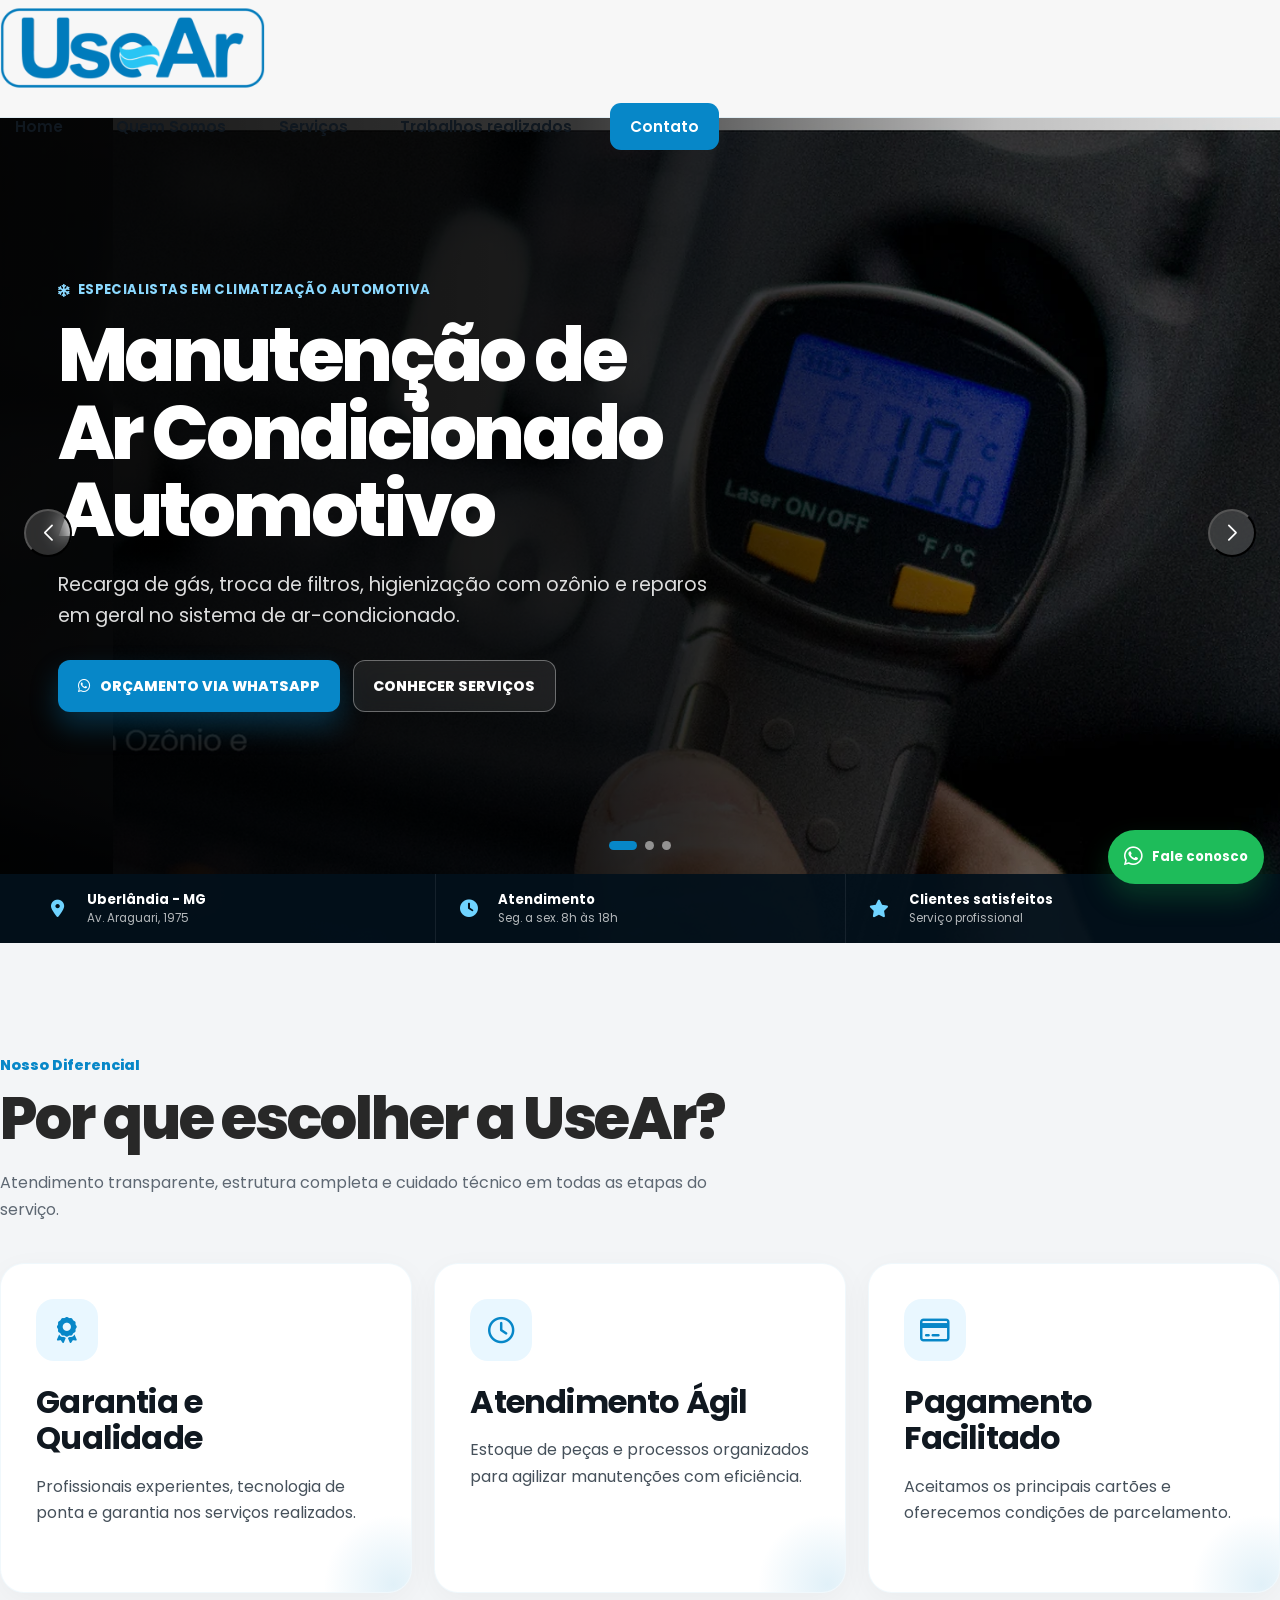
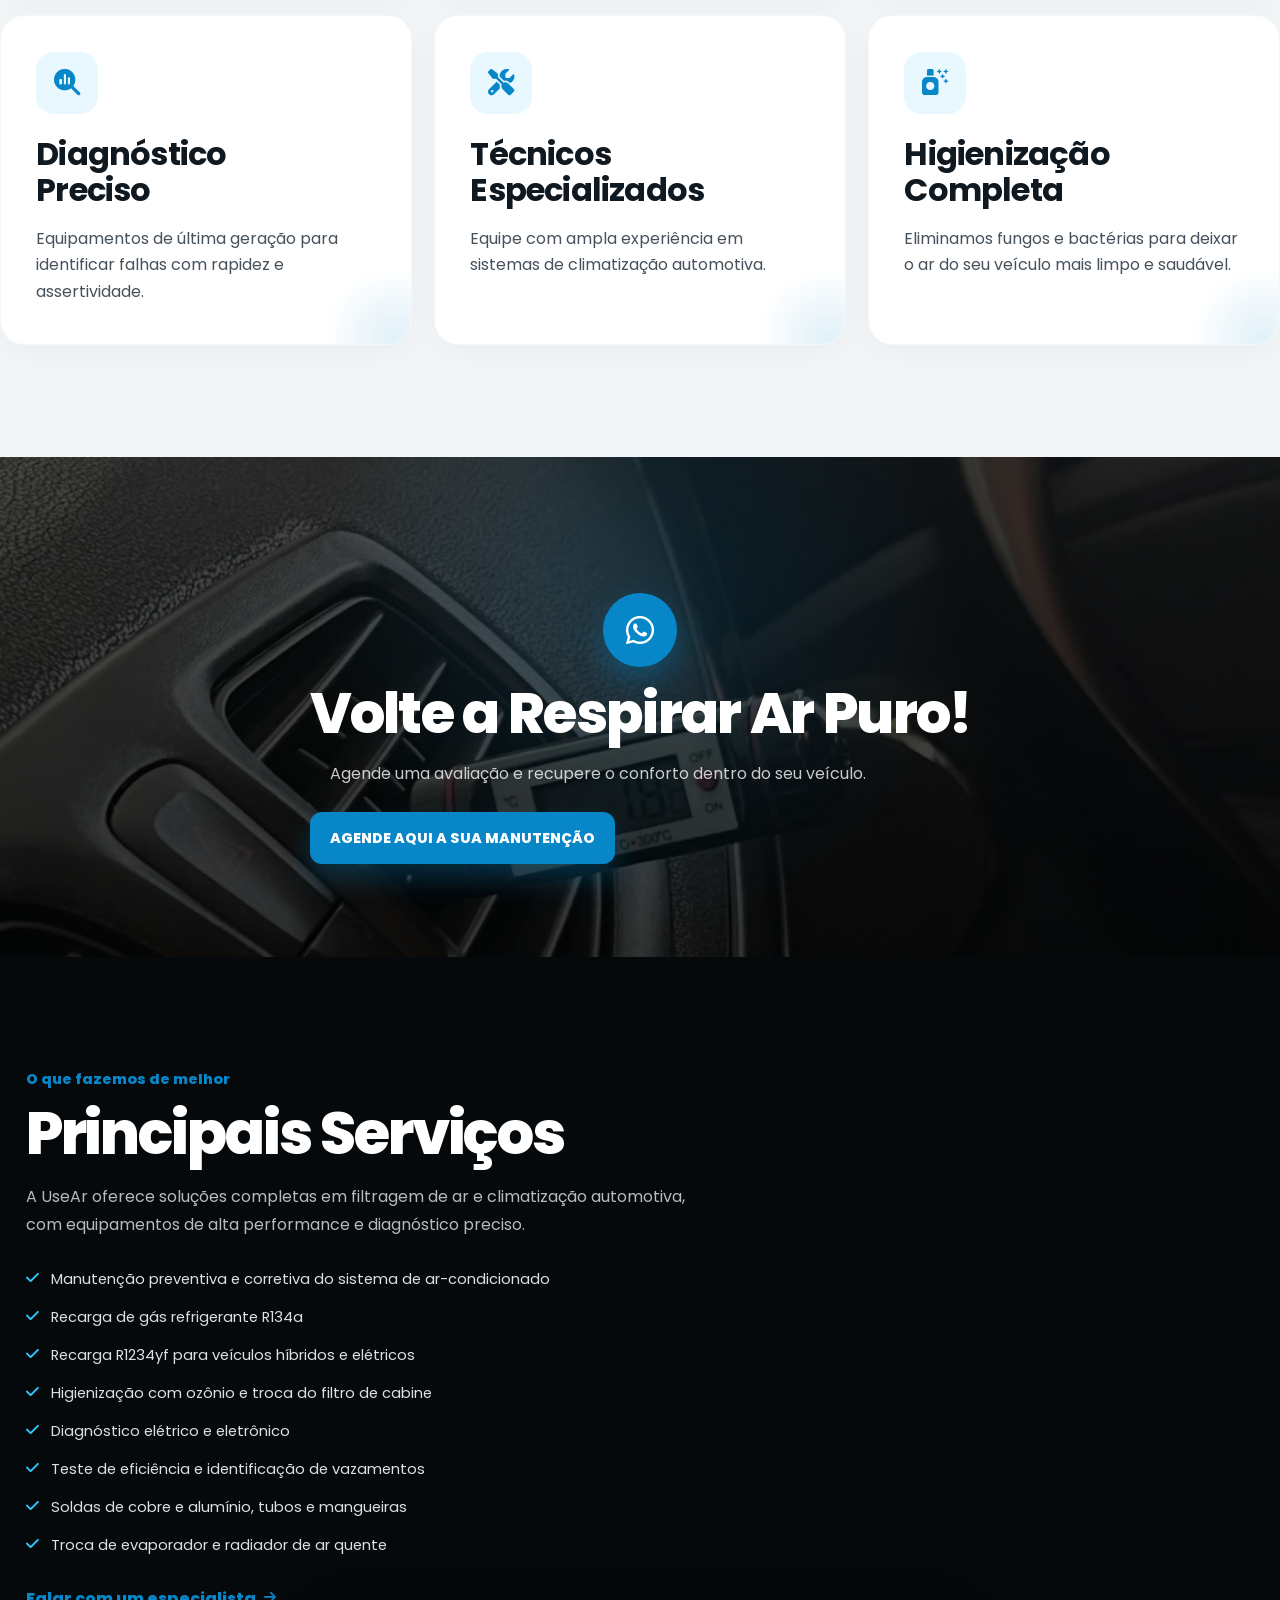
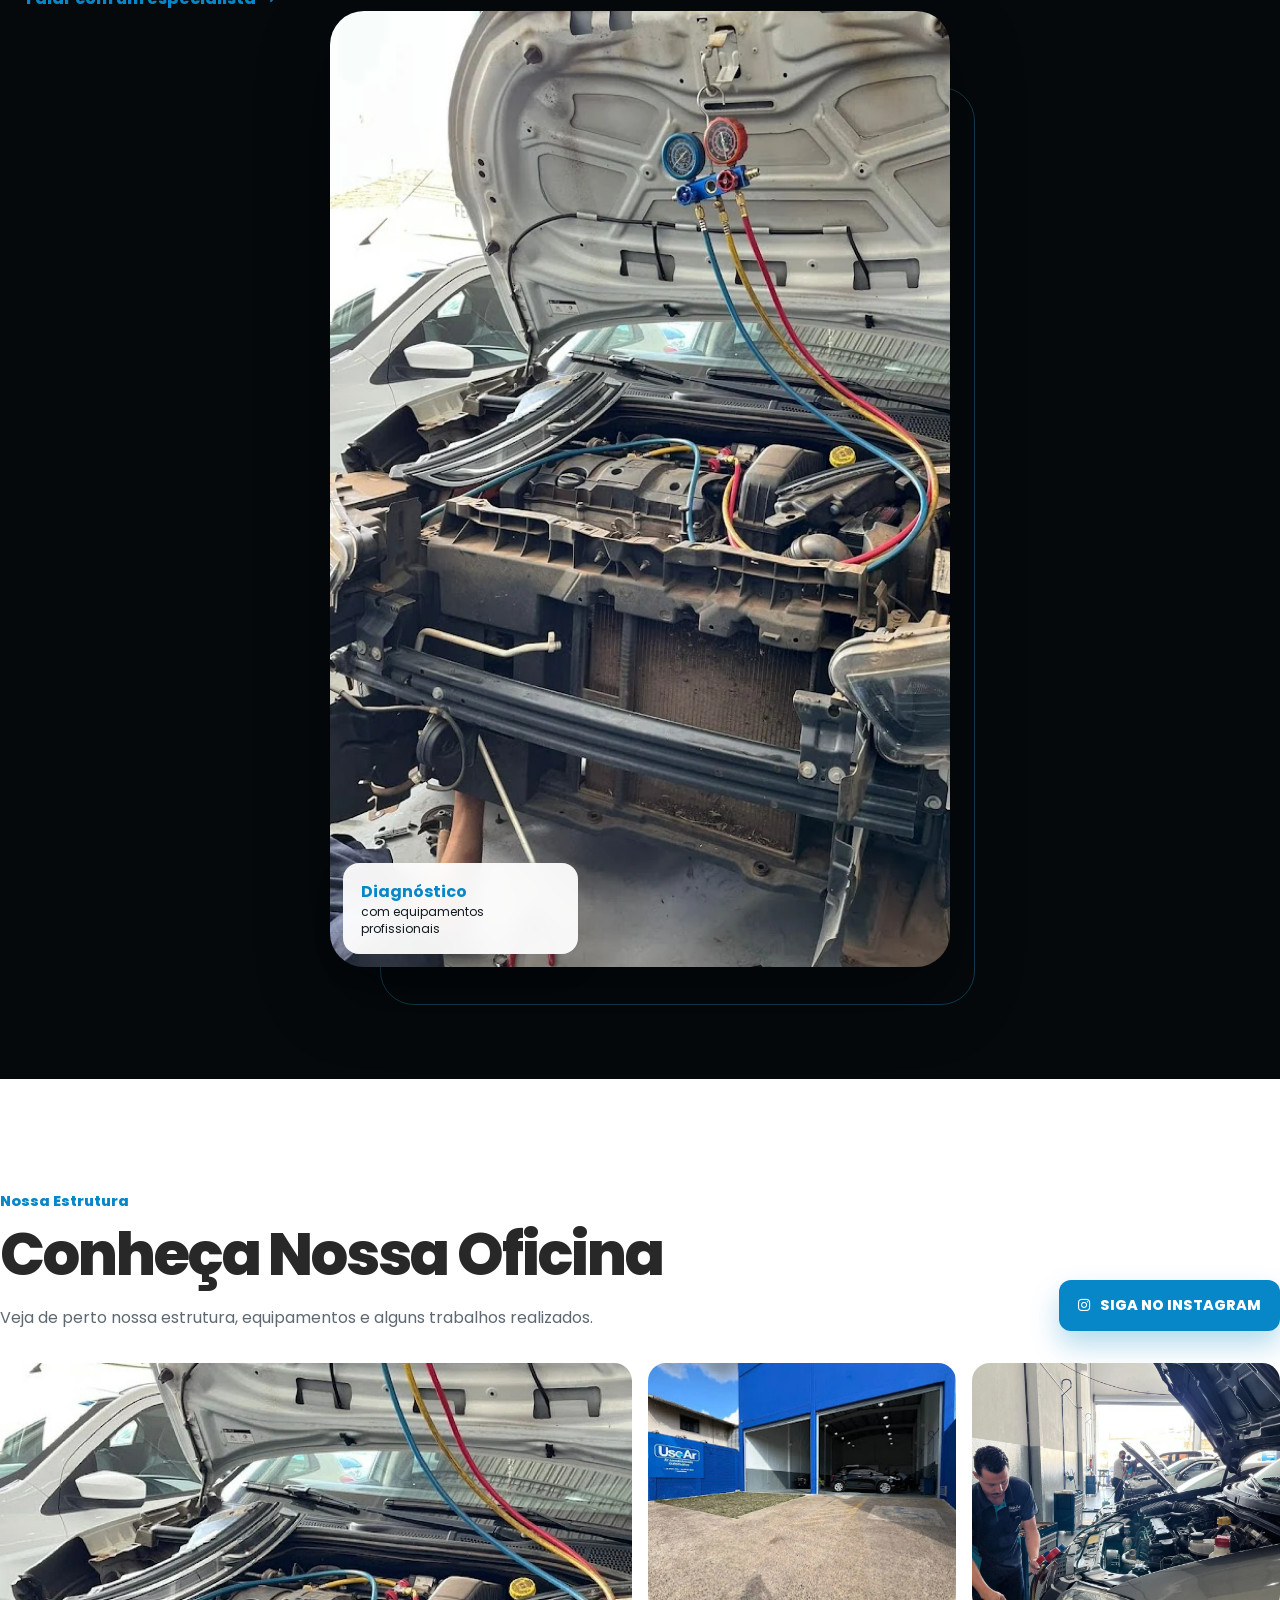
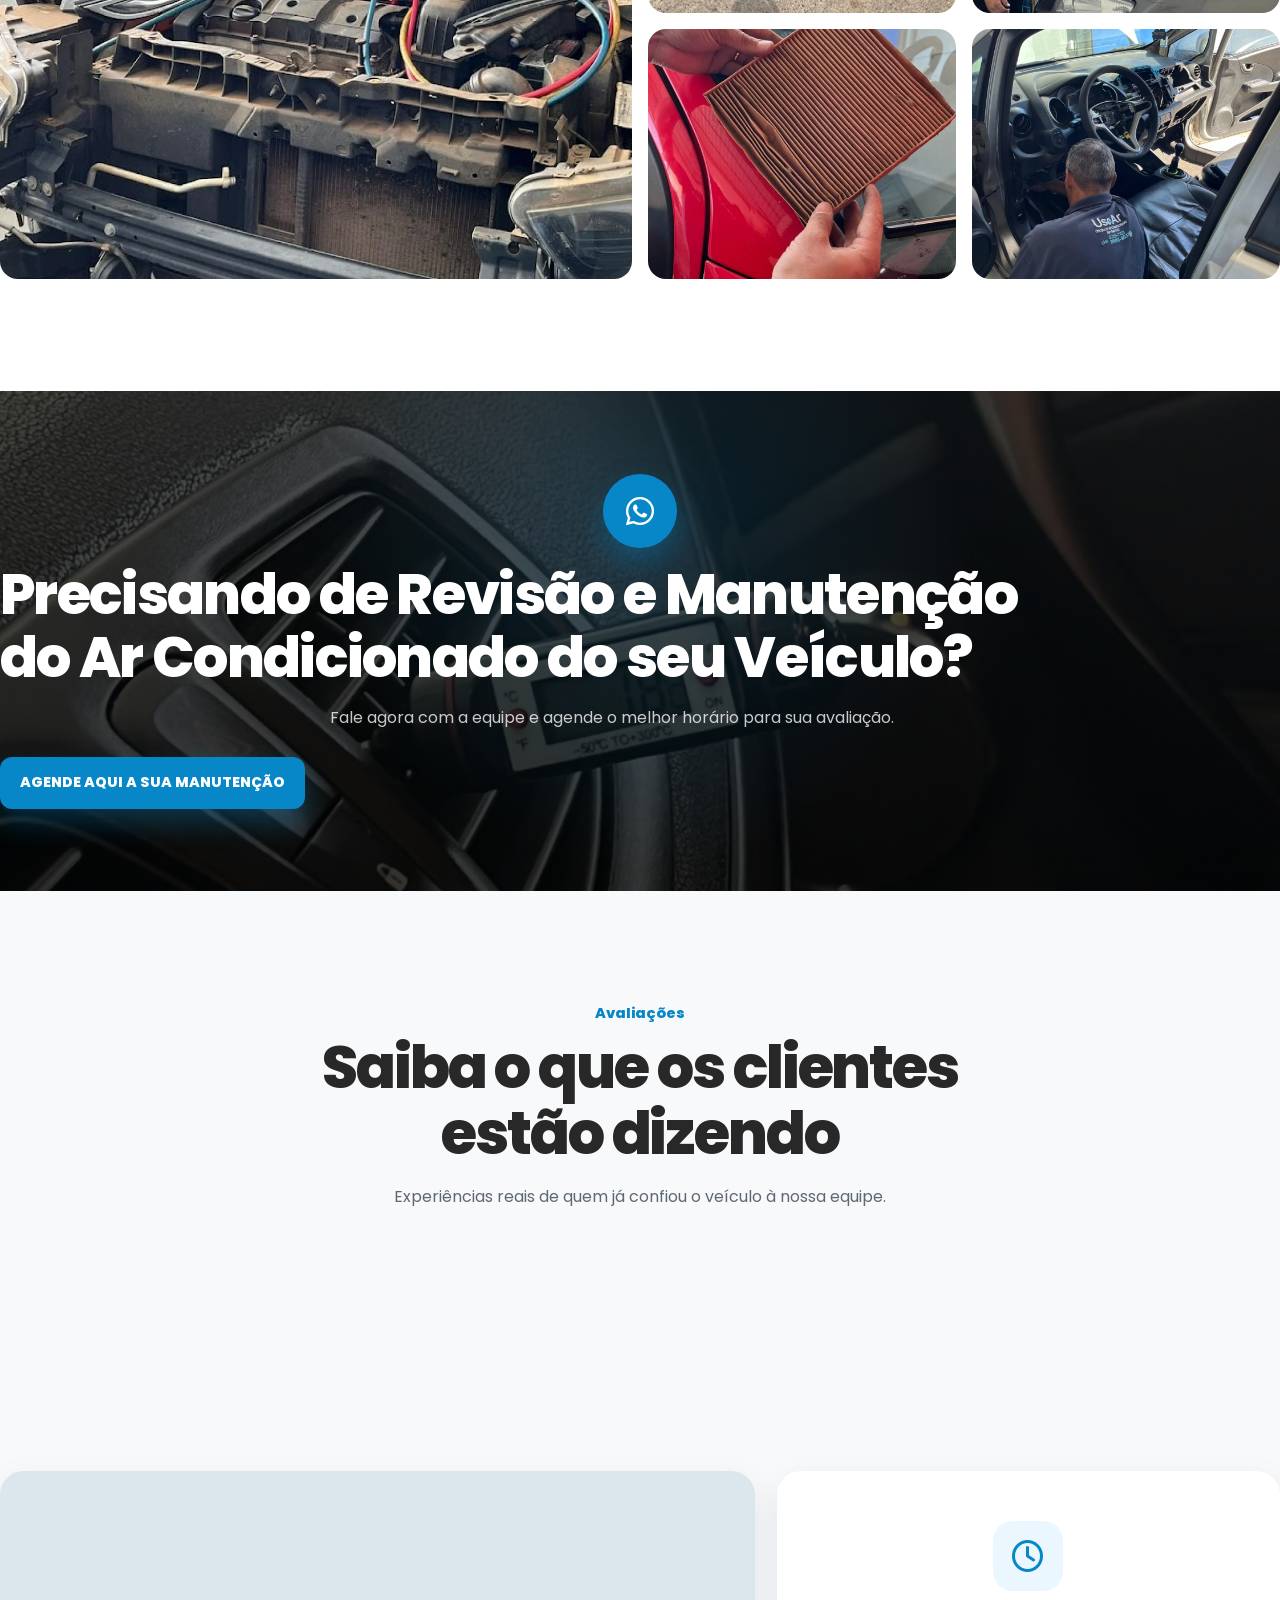
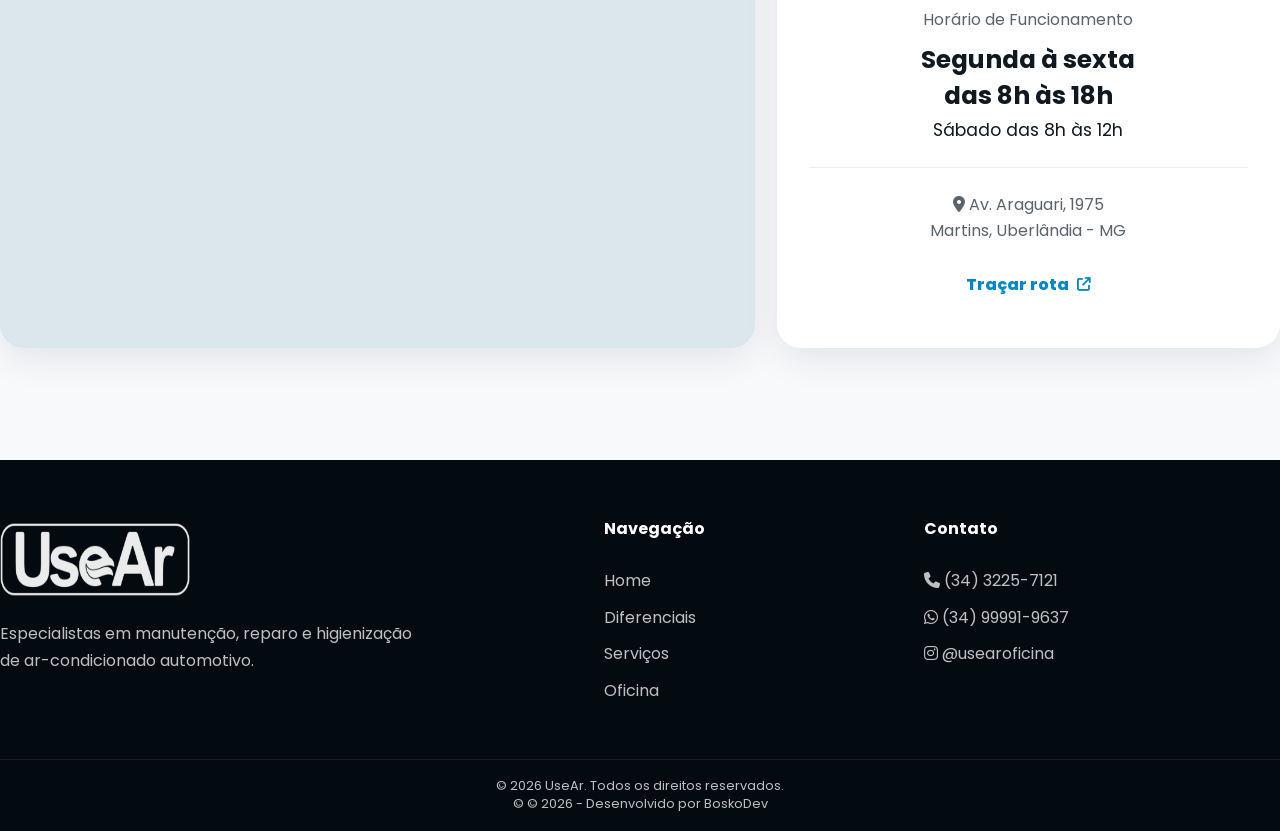
==== commit 866131fc: "footer" ====
--- a/index.html
+++ b/index.html
@@ -294,7 +294,11 @@
         <a href="https://www.instagram.com/usearoficina/" target="_blank" rel="noopener"><i class="fa-brands fa-instagram" aria-hidden="true"></i> @usearoficina</a>
       </div>
     </div>
-    <div class="footer-bottom"><p>© <span id="current-year"></span> UseAr. Todos os direitos reservados.</p></div>
+    <div class="footer-bottom">
+      <p>© <span id="current-year"></span> UseAr. Todos os direitos reservados.</p>
+            <p>© <span id="current-year"></span>&copy; 2026 - Desenvolvido por <a href="https://boskodev.com.br/" target="_blank">BoskoDev</a></p>
+
+    </div>
   </footer>
 
   <a class="floating-whatsapp" href="https://wa.me/5534999919637?text=Olá%2C%20vim%20pelo%20site%20da%20UseAr." target="_blank" rel="noopener" aria-label="Falar com a UseAr pelo WhatsApp">
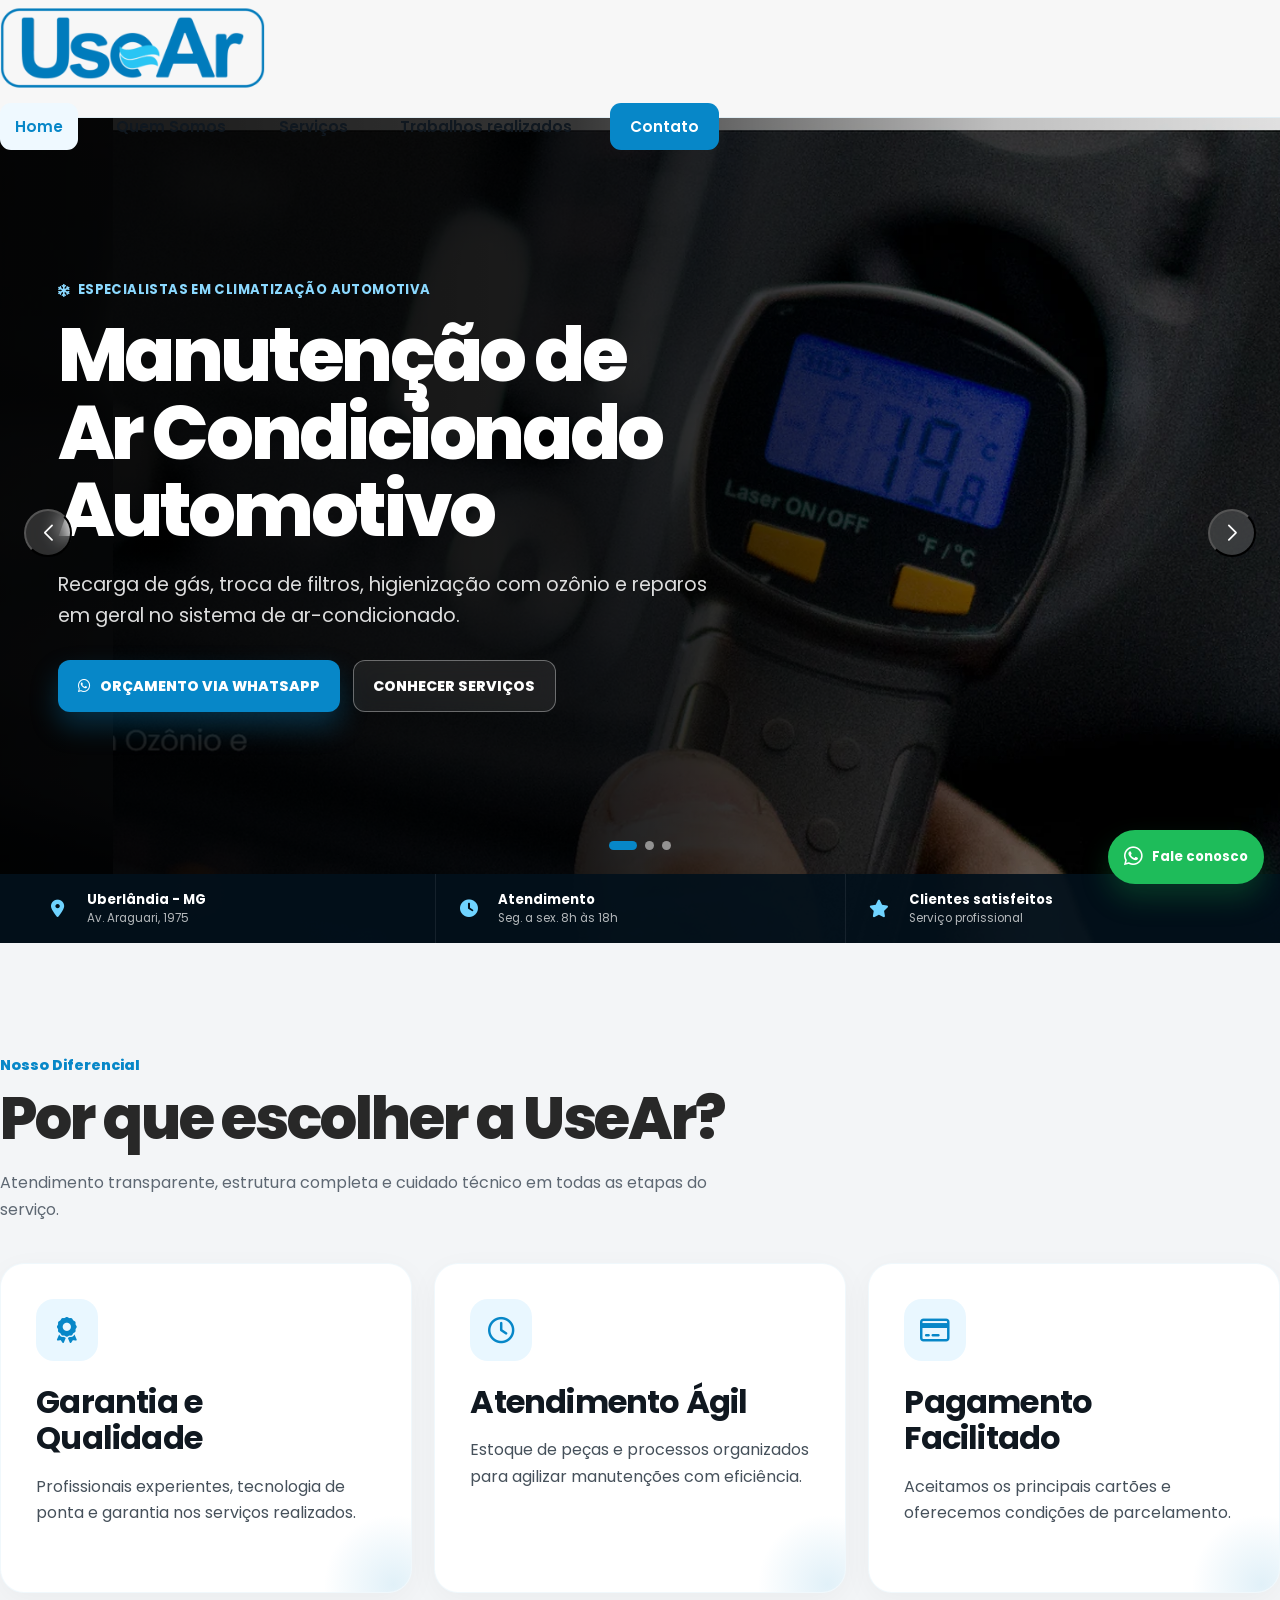
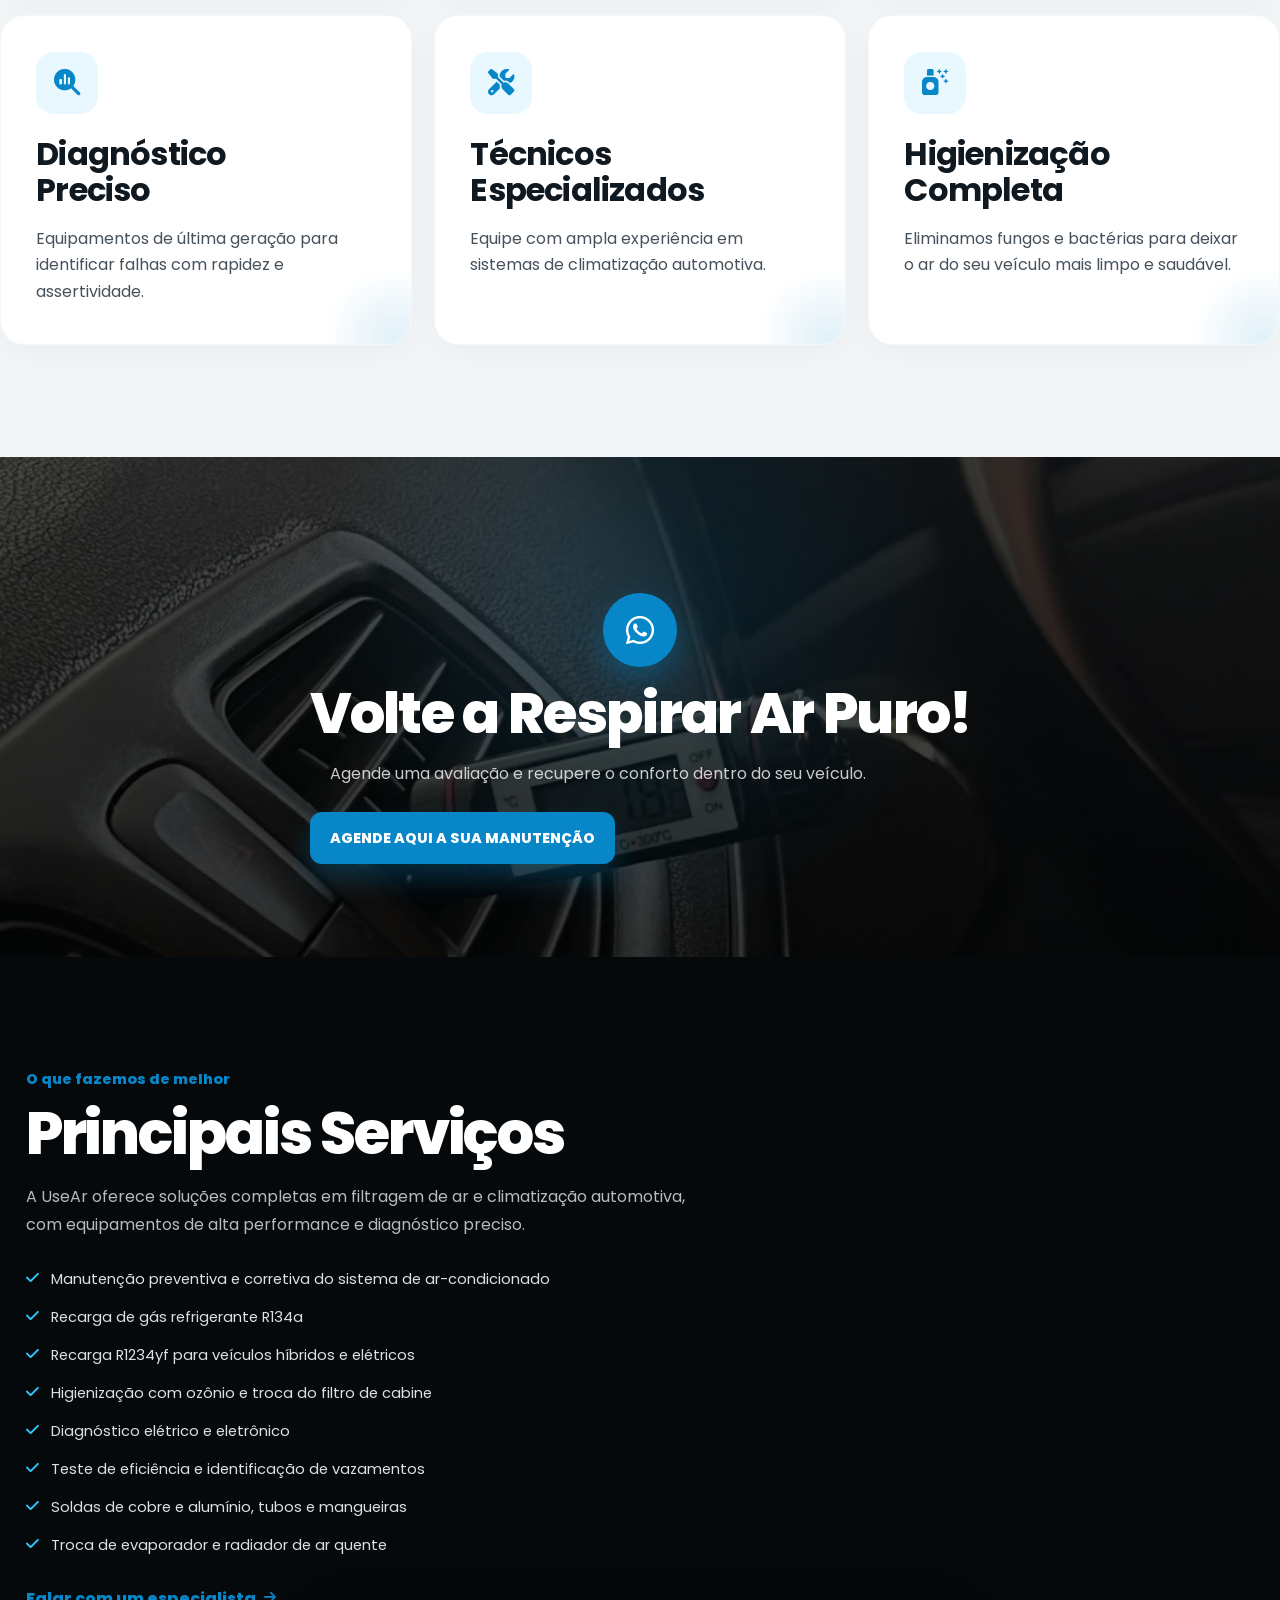
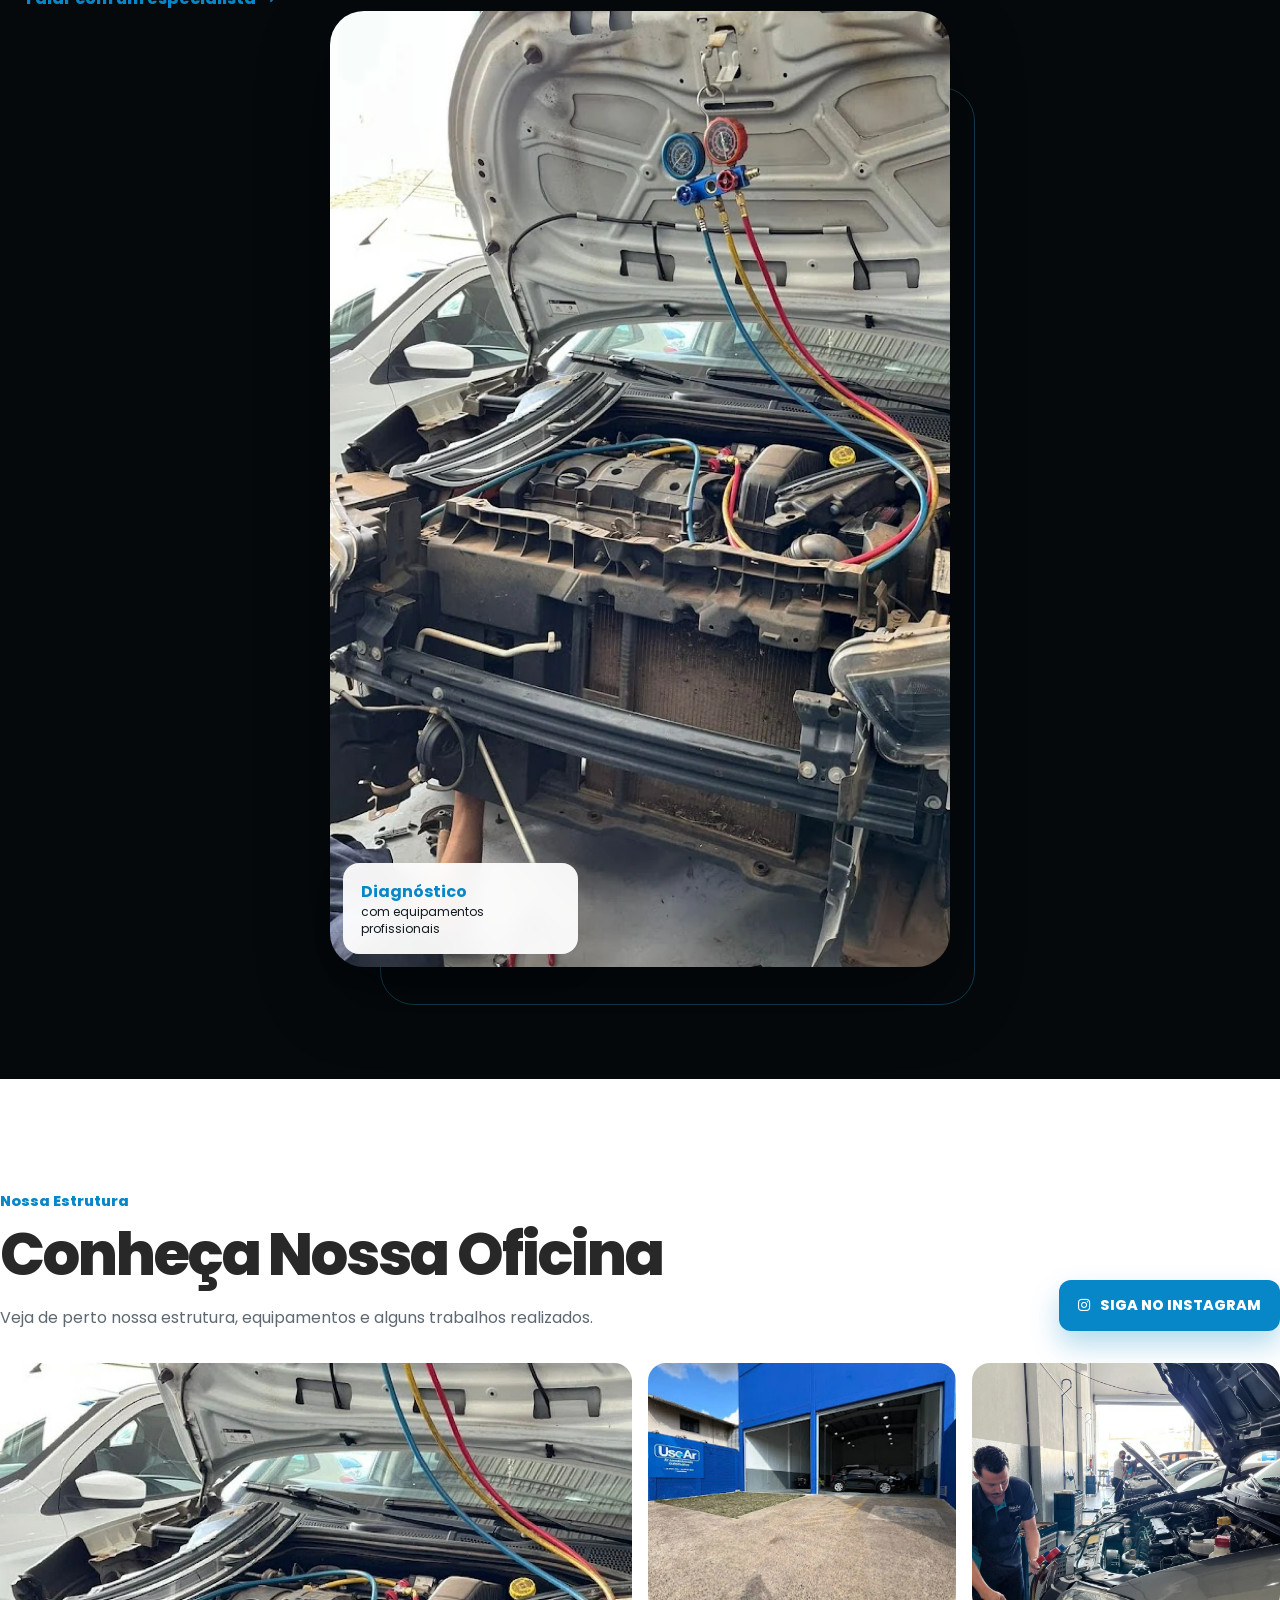
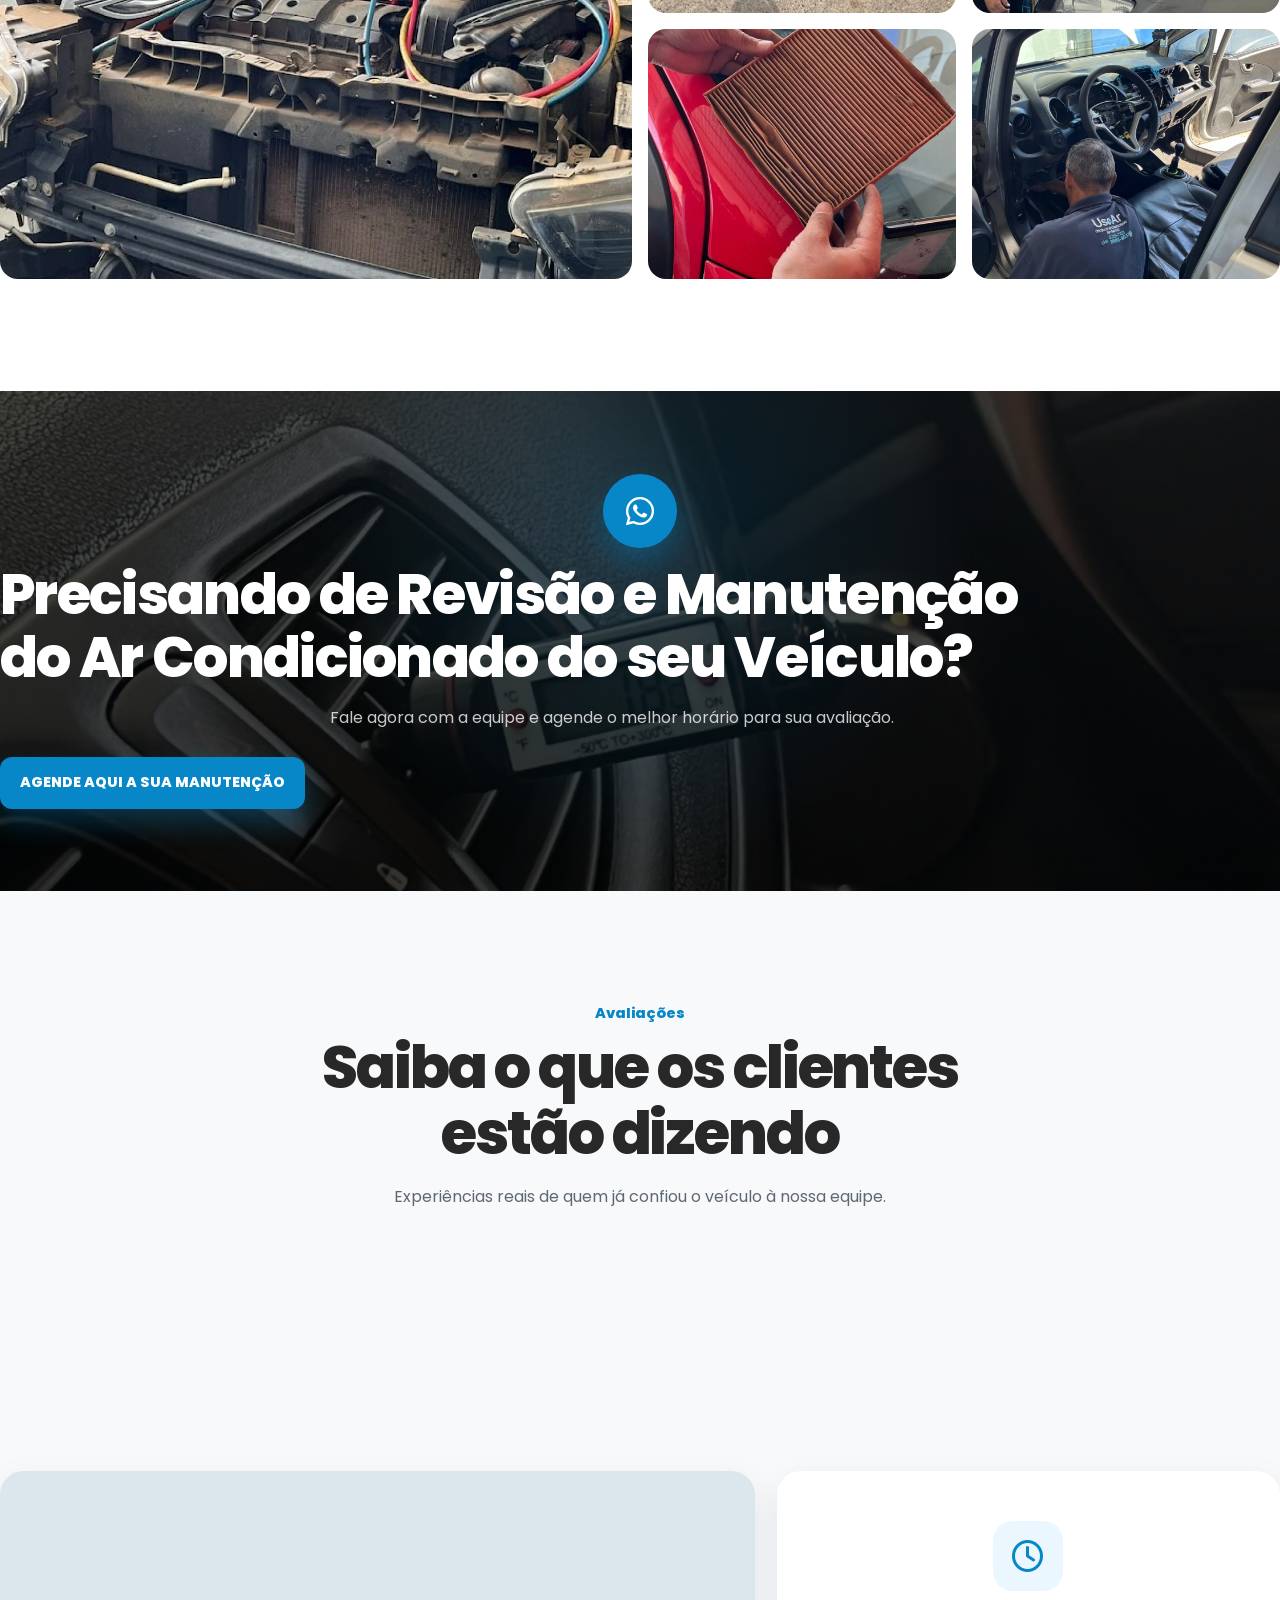
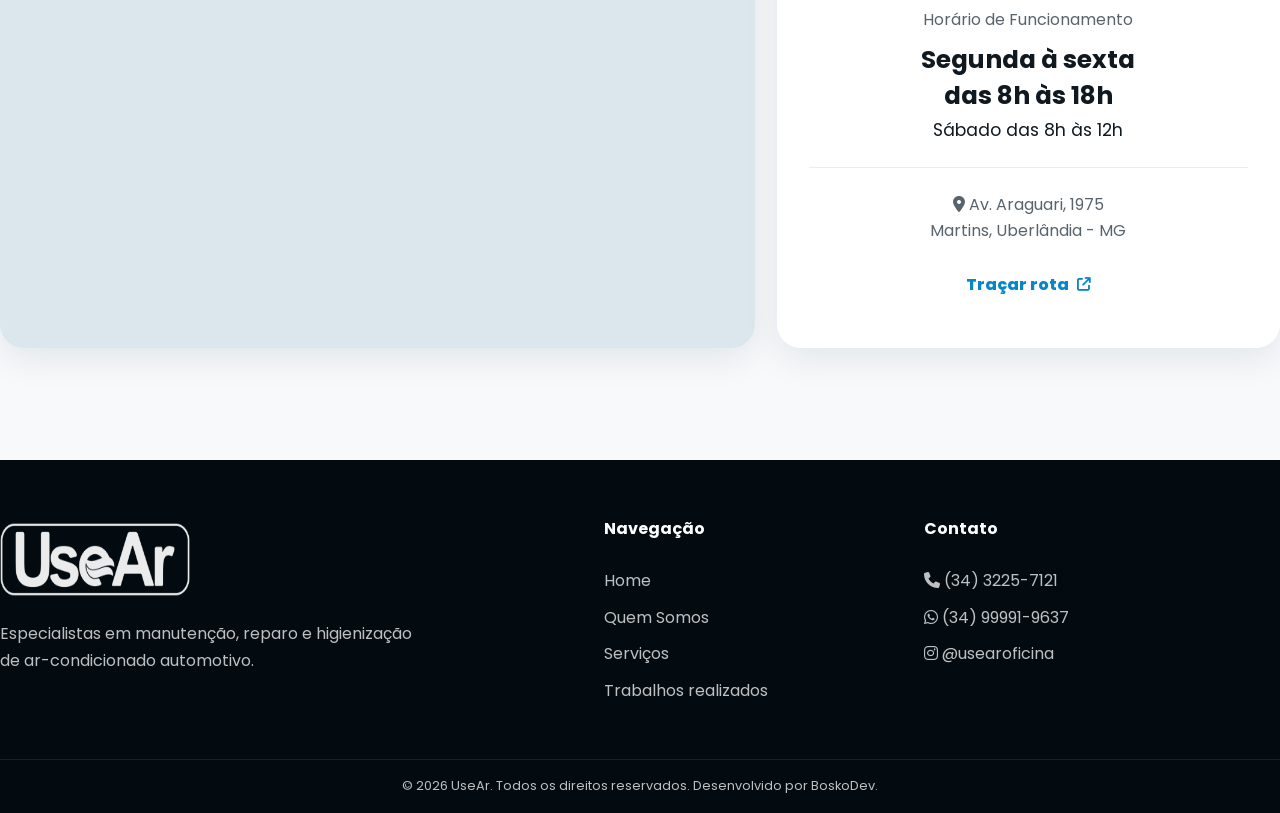
==== commit 09971dad: "Quem somos" ====
--- a/index.html
+++ b/index.html
@@ -10,6 +10,13 @@
   <meta property="og:image" content="assets/img/og-usear.webp">
   <meta property="og:type" content="website">
   <title>UseAr | Ar-condicionado automotivo</title>
+
+  <!-- Favicon e ícones do site -->
+  <link rel="icon" type="image/png" sizes="32x32" href="assets/img/favicon/favicon-32x32.png">
+  <link rel="icon" type="image/png" sizes="16x16" href="assets/img/favicon/favicon-16x16.png">
+  <link rel="shortcut icon" href="assets/img/favicon/favicon.ico">
+  <link rel="apple-touch-icon" sizes="180x180" href="assets/img/favicon/apple-touch-icon.png">
+  <link rel="manifest" href="site.webmanifest">
 
   <link rel="preconnect" href="https://fonts.googleapis.com">
   <link rel="preconnect" href="https://fonts.gstatic.com" crossorigin>
@@ -55,11 +62,11 @@
       </button>
 
       <nav id="menu-principal" class="main-nav" aria-label="Navegação principal">
-        <a href="#inicio">Home</a>
-        <a href="#diferenciais">Quem Somos</a>
-        <a href="#servicos">Serviços</a>
-        <a href="#oficina">Trabalhos realizados</a>
-        <a class="nav-cta" href="https://wa.me/5534999919637?text=Olá%2C%20vim%20pelo%20site%20da%20UseAr%20e%20quero%20agendar%20um%20atendimento." target="_blank" rel="noopener">Contato</a>
+        <a href="index.html#inicio" aria-current="page">Home</a>
+        <a href="quem-somos.html">Quem Somos</a>
+        <a href="index.html#servicos">Serviços</a>
+        <a href="index.html#oficina">Trabalhos realizados</a>
+        <a class="nav-cta" href="index.html#avaliacoes">Contato</a>
       </nav>
     </div>
   </header>
@@ -285,7 +292,7 @@
       </div>
       <div>
         <h2>Navegação</h2>
-        <a href="#inicio">Home</a><a href="#diferenciais">Diferenciais</a><a href="#servicos">Serviços</a><a href="#oficina">Oficina</a>
+        <a href="index.html#inicio">Home</a><a href="quem-somos.html">Quem Somos</a><a href="index.html#servicos">Serviços</a><a href="index.html#oficina">Trabalhos realizados</a>
       </div>
       <div>
         <h2>Contato</h2>
@@ -295,9 +302,8 @@
       </div>
     </div>
     <div class="footer-bottom">
-      <p>© <span id="current-year"></span> UseAr. Todos os direitos reservados.</p>
-            <p>© <span id="current-year"></span>&copy; 2026 - Desenvolvido por <a href="https://boskodev.com.br/" target="_blank">BoskoDev</a></p>
-
+      <p>© <span id="current-year"></span> UseAr. Todos os direitos reservados. Desenvolvido por <a href="https://boskodev.com.br/" target="_blank" rel="noopener">BoskoDev</a>.</p>
+  
     </div>
   </footer>
 
--- a/assets/css/style.css
+++ b/assets/css/style.css
@@ -257,3 +257,392 @@
   html { scroll-behavior: auto; }
   *, *::before, *::after { scroll-behavior: auto !important; animation-duration: .01ms !important; animation-iteration-count: 1 !important; transition-duration: .01ms !important; }
 }
+
+/* ========================================================================== 
+   Página Quem Somos
+   ========================================================================== */
+.main-nav a[aria-current='page'] {
+  color: var(--blue);
+  background: #eff9ff;
+}
+
+.about-page main {
+  background: #f8fbfd;
+}
+
+.about-shell {
+  position: relative;
+}
+
+.about-intro {
+  position: relative;
+  overflow: hidden;
+  padding: calc(var(--header-height) + 4.25rem) 0 5.5rem;
+  background:
+    radial-gradient(circle at 9% 23%, rgba(49, 199, 255, .10), transparent 23rem),
+    #f8fbfd;
+}
+
+.about-intro::before,
+.about-intro::after {
+  content: '';
+  position: absolute;
+  pointer-events: none;
+  border: 1px solid rgba(7, 135, 200, .12);
+  border-radius: 999px;
+}
+
+.about-intro::before {
+  width: 340px;
+  height: 95px;
+  top: 18%;
+  left: -210px;
+  transform: rotate(-13deg);
+}
+
+.about-intro::after {
+  width: 430px;
+  height: 110px;
+  right: -270px;
+  bottom: 7%;
+  transform: rotate(12deg);
+}
+
+.about-page-title {
+  margin: 0 auto 3.2rem;
+  text-align: center;
+}
+
+.about-page-title span {
+  display: block;
+  margin-bottom: .15rem;
+  color: var(--blue);
+  font-size: clamp(.92rem, 3.5vw, 1.25rem);
+  font-weight: 800;
+  letter-spacing: .035em;
+  text-transform: uppercase;
+}
+
+.about-page-title h1 {
+  margin: 0;
+  color: #20252b;
+  font-size: clamp(2.35rem, 10vw, 4rem);
+  font-weight: 700;
+  letter-spacing: -.04em;
+  line-height: 1.05;
+}
+
+.about-intro-grid,
+.about-region-grid {
+  display: grid;
+  gap: 2.75rem;
+  align-items: center;
+}
+
+.about-intro-copy h2,
+.region-copy h2 {
+  margin: 0;
+  color: #1f242a;
+  font-size: clamp(2rem, 7.4vw, 3.25rem);
+  font-weight: 800;
+  letter-spacing: -.04em;
+  line-height: 1.15;
+}
+
+.about-intro-copy h2 strong,
+.region-copy h2 strong {
+  display: block;
+  color: var(--blue);
+  font-weight: inherit;
+}
+
+.about-text {
+  margin-top: 1.65rem;
+}
+
+.about-text p,
+.region-copy p {
+  margin: 0;
+  color: #30383f;
+  font-size: clamp(.98rem, 3.6vw, 1.1rem);
+  line-height: 1.72;
+}
+
+.about-text p + p,
+.region-copy p + p {
+  margin-top: .3rem;
+}
+
+.about-photo {
+  position: relative;
+  min-width: 0;
+  margin: 0;
+}
+
+.about-photo::before {
+  content: '';
+  position: absolute;
+  inset: 9% -3% -5% 9%;
+  border: 1px solid rgba(7, 135, 200, .20);
+  border-radius: 36px;
+}
+
+.about-photo img {
+  position: relative;
+  z-index: 2;
+  width: 100%;
+  aspect-ratio: 1.49 / 1;
+  border-radius: 30px;
+  object-fit: cover;
+  object-position: center;
+  box-shadow: 0 24px 60px rgba(18, 69, 101, .14);
+}
+
+.about-air-line {
+  position: absolute;
+  z-index: 3;
+  display: block;
+  height: 2px;
+  border-radius: 999px;
+  background: linear-gradient(90deg, transparent, rgba(49, 199, 255, .9), transparent);
+  opacity: .85;
+  animation: about-air-flow 4.8s ease-in-out infinite;
+}
+
+.about-air-line--one {
+  width: 36%;
+  top: 13%;
+  right: -3%;
+}
+
+.about-air-line--two {
+  width: 24%;
+  right: 4%;
+  bottom: 13%;
+  animation-delay: -2.2s;
+}
+
+.about-region {
+  position: relative;
+  overflow: hidden;
+  padding: 1rem 0 5.5rem;
+  background: #f8fbfd;
+}
+
+.region-map {
+  min-width: 0;
+  margin: 0;
+  text-align: center;
+}
+
+.region-map img {
+  width: min(100%, 620px);
+  margin-inline: auto;
+  mix-blend-mode: multiply;
+  filter: drop-shadow(0 20px 28px rgba(7, 135, 200, .08));
+}
+
+.region-kicker {
+  display: inline-flex;
+  align-items: center;
+  gap: .5rem;
+  margin-bottom: .85rem;
+  color: var(--blue);
+  font-size: .83rem;
+  font-weight: 800;
+  letter-spacing: .06em;
+  text-transform: uppercase;
+}
+
+.region-copy h2 {
+  margin-bottom: 1.8rem;
+}
+
+.about-stats {
+  display: grid;
+  grid-template-columns: repeat(2, minmax(0, 1fr));
+  gap: 1rem;
+  max-width: 630px;
+  margin: 3.75rem auto 0;
+}
+
+.about-stat {
+  padding: 1.2rem .5rem;
+  text-align: center;
+}
+
+.about-stat strong {
+  display: flex;
+  align-items: baseline;
+  justify-content: center;
+  color: #12439a;
+  font-size: clamp(2.25rem, 10vw, 4rem);
+  font-weight: 700;
+  letter-spacing: -.05em;
+  line-height: 1;
+}
+
+.about-stat > span {
+  display: block;
+  margin-top: .7rem;
+  color: #17202a;
+  font-size: clamp(.9rem, 3.4vw, 1.05rem);
+  font-weight: 600;
+}
+
+.counter-prefix {
+  margin-right: .08em;
+}
+
+.about-values {
+  padding: 4.5rem 0;
+  background: #fff;
+}
+
+.values-grid {
+  display: grid;
+  gap: 1.25rem;
+}
+
+.value-card {
+  position: relative;
+  overflow: hidden;
+  min-height: 290px;
+  padding: 2rem 1.55rem;
+  border: 1px solid rgba(7, 135, 200, .07);
+  border-radius: 34px;
+  background: #eef8ff;
+  text-align: center;
+  transition: transform .28s ease, box-shadow .28s ease, border-color .28s ease;
+}
+
+.value-card::after {
+  content: '';
+  position: absolute;
+  width: 130px;
+  height: 130px;
+  right: -55px;
+  bottom: -65px;
+  border-radius: 50%;
+  background: rgba(49, 199, 255, .12);
+}
+
+.value-card:hover {
+  transform: translateY(-7px);
+  border-color: rgba(7, 135, 200, .18);
+  box-shadow: 0 18px 48px rgba(15, 78, 116, .11);
+}
+
+.value-icon {
+  display: grid;
+  width: 52px;
+  height: 52px;
+  margin: 0 auto 1rem;
+  place-items: center;
+  border-radius: 16px;
+  background: #fff;
+  color: var(--blue);
+  box-shadow: 0 10px 25px rgba(7, 135, 200, .10);
+  font-size: 1.35rem;
+}
+
+.value-card h3 {
+  margin: 0;
+  color: var(--blue);
+  font-size: clamp(1.8rem, 8vw, 2.55rem);
+  font-weight: 700;
+  letter-spacing: -.03em;
+}
+
+.value-card p {
+  position: relative;
+  z-index: 1;
+  max-width: 470px;
+  margin: 1.45rem auto 0;
+  color: #2f3840;
+  font-size: .98rem;
+  line-height: 1.62;
+}
+
+@keyframes about-air-flow {
+  0%, 100% { transform: translateX(-12px) scaleX(.84); opacity: .2; }
+  50% { transform: translateX(12px) scaleX(1.08); opacity: .9; }
+}
+
+@media (min-width: 640px) {
+  .about-page-title { margin-bottom: 4rem; }
+  .about-intro { padding-bottom: 7rem; }
+  .about-intro-grid,
+  .about-region-grid { gap: 4rem; }
+  .about-photo img { border-radius: 42px; }
+  .values-grid { grid-template-columns: repeat(3, minmax(0, 1fr)); }
+  .value-card { min-height: 320px; }
+}
+
+@media (min-width: 1024px) {
+  .about-intro {
+    padding-top: calc(var(--header-height) + 5rem);
+    padding-bottom: 8rem;
+  }
+
+  .about-page-title { margin-bottom: 5.5rem; }
+
+  .about-intro-grid {
+    grid-template-columns: minmax(0, .95fr) minmax(0, 1.08fr);
+    gap: clamp(4rem, 7vw, 8rem);
+  }
+
+  .about-region {
+    padding: 1rem 0 5rem;
+  }
+
+  .about-region-grid {
+    grid-template-columns: minmax(0, .9fr) minmax(0, 1.08fr);
+    gap: clamp(4.5rem, 8vw, 8rem);
+  }
+
+  .region-map img {
+    width: min(100%, 650px);
+  }
+
+  .about-stats {
+    margin-top: 5rem;
+  }
+
+  .about-values {
+    padding: 5.5rem 0;
+  }
+
+  .values-grid {
+    gap: 3.2rem;
+  }
+
+  .value-card {
+    min-height: 345px;
+    padding: 2.6rem 2rem;
+    border-radius: 42px;
+  }
+
+  .value-icon {
+    opacity: 0;
+    width: 0;
+    height: 0;
+    margin: 0;
+    overflow: hidden;
+  }
+}
+
+@media (min-width: 1280px) {
+  .about-intro-copy h2,
+  .region-copy h2 {
+    font-size: 3.2rem;
+  }
+
+  .about-intro-copy {
+    padding-left: 1.5rem;
+  }
+
+  .region-copy {
+    padding-right: 1.5rem;
+  }
+}
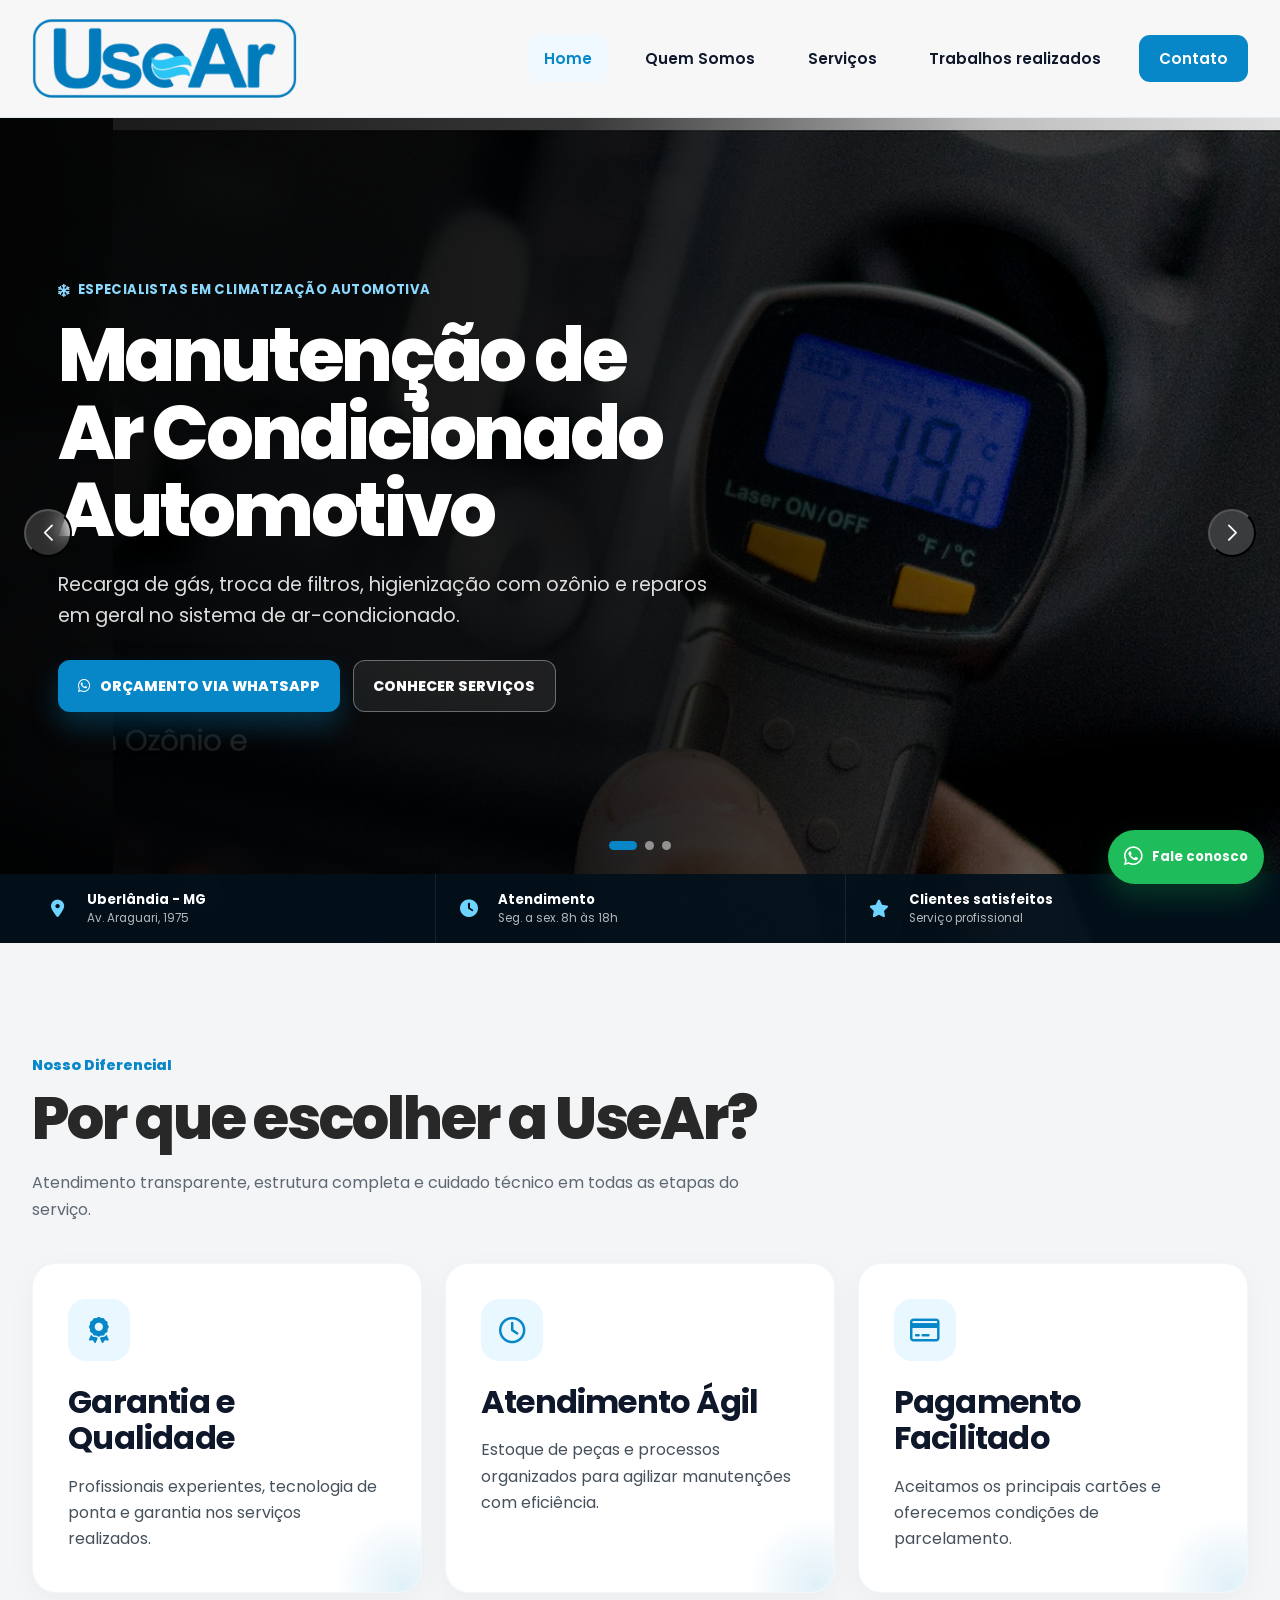
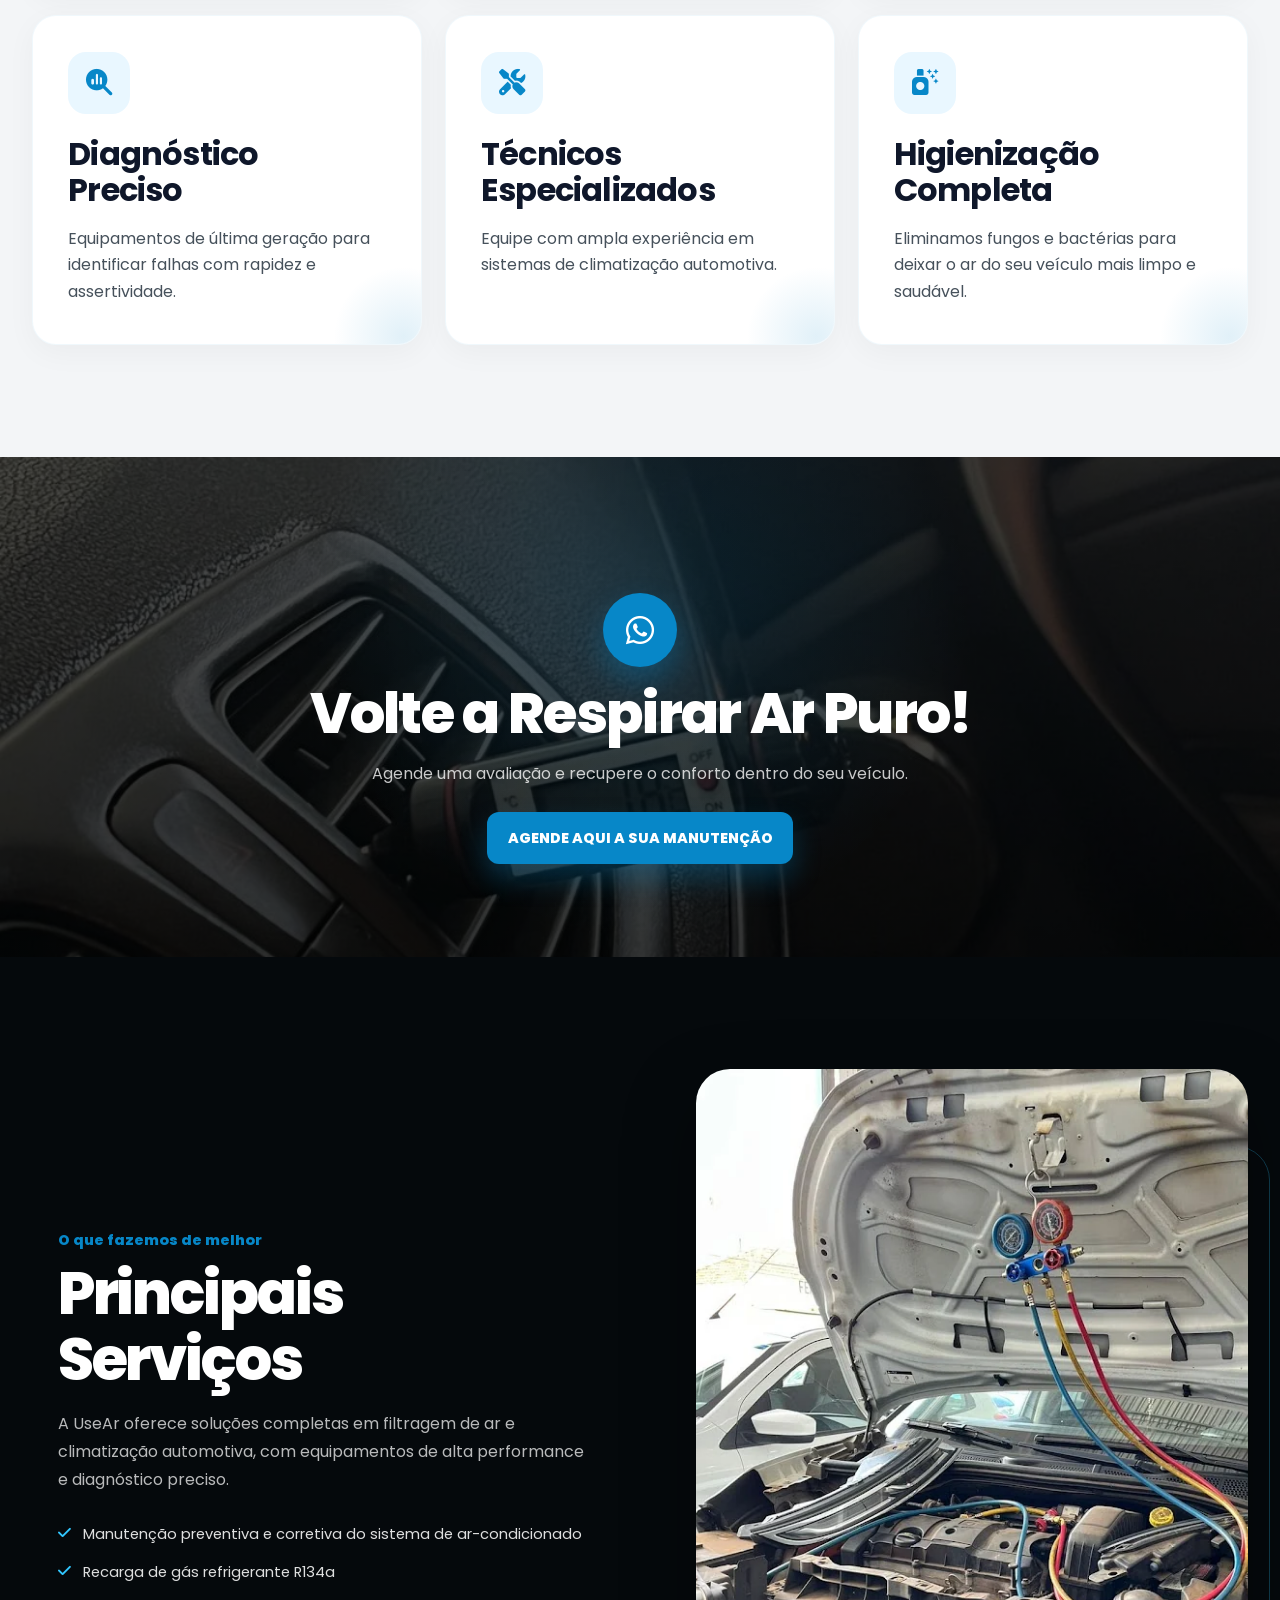
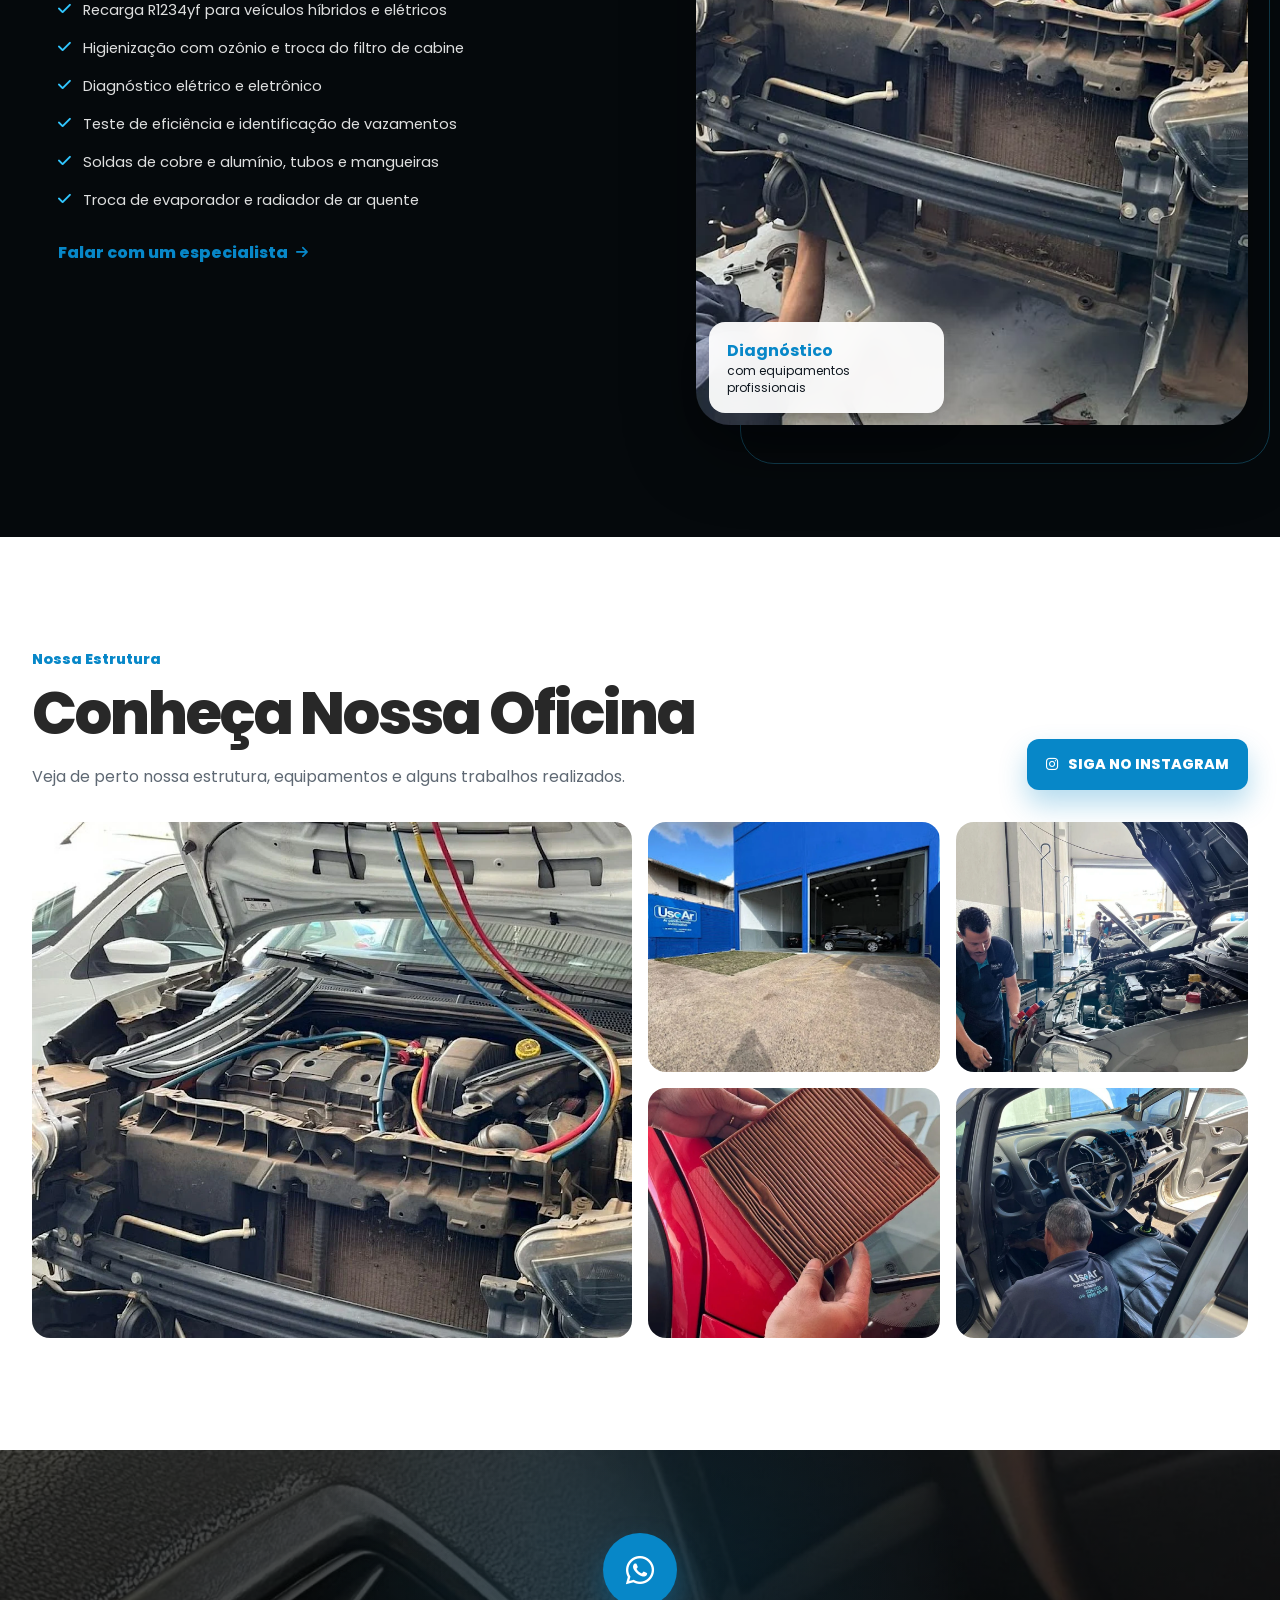
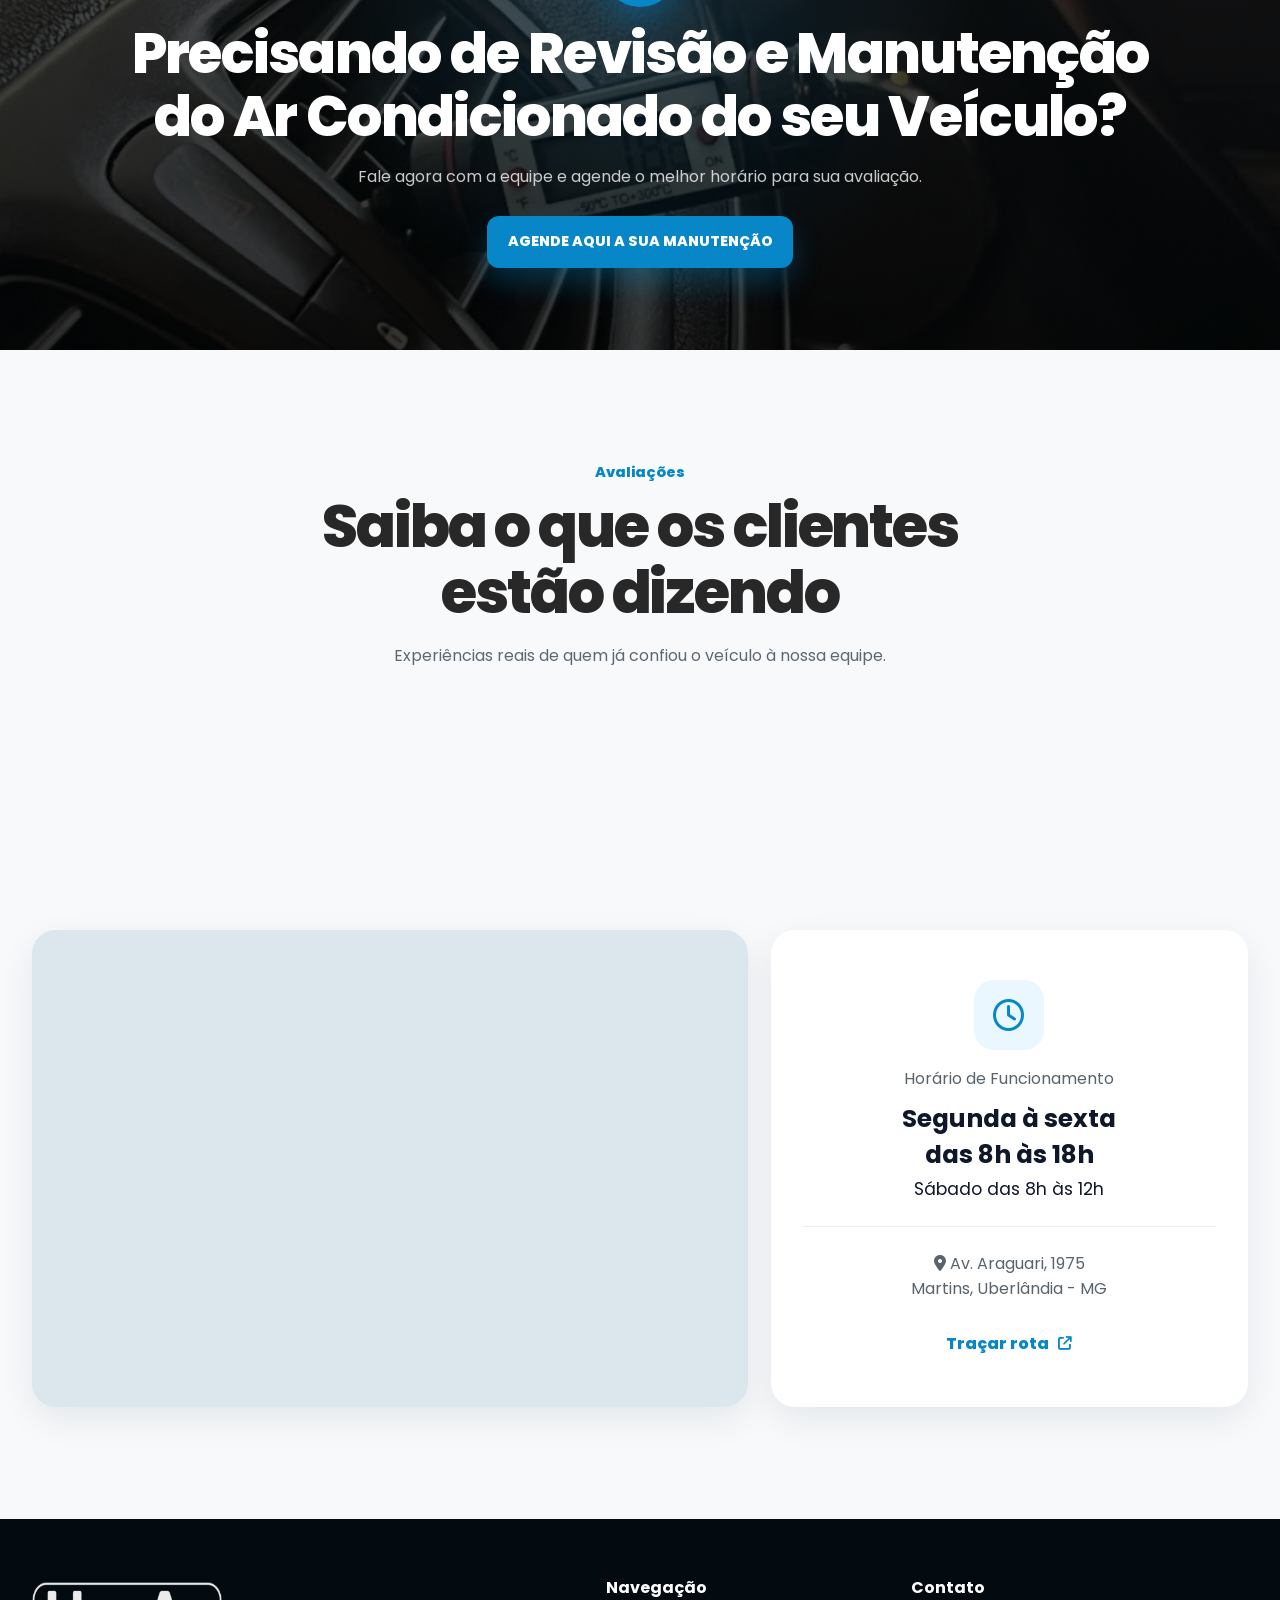
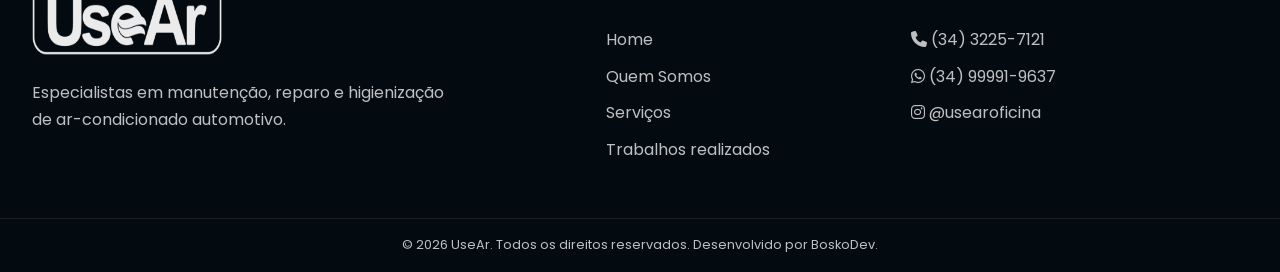
==== commit 599a561e: "pagina servicos" ====
--- a/index.html
+++ b/index.html
@@ -64,7 +64,7 @@
       <nav id="menu-principal" class="main-nav" aria-label="Navegação principal">
         <a href="index.html#inicio" aria-current="page">Home</a>
         <a href="quem-somos.html">Quem Somos</a>
-        <a href="index.html#servicos">Serviços</a>
+        <a href="servicos.html">Serviços</a>
         <a href="index.html#oficina">Trabalhos realizados</a>
         <a class="nav-cta" href="index.html#avaliacoes">Contato</a>
       </nav>
@@ -87,7 +87,7 @@
                     <i class="fa-brands fa-whatsapp" aria-hidden="true"></i>
                     Orçamento via WhatsApp
                   </a>
-                  <a class="button button--ghost" href="#servicos">Conhecer serviços</a>
+                  <a class="button button--ghost" href="servicos.html">Conhecer serviços</a>
                 </div>
               </div>
             </div>
@@ -292,7 +292,7 @@
       </div>
       <div>
         <h2>Navegação</h2>
-        <a href="index.html#inicio">Home</a><a href="quem-somos.html">Quem Somos</a><a href="index.html#servicos">Serviços</a><a href="index.html#oficina">Trabalhos realizados</a>
+        <a href="index.html#inicio">Home</a><a href="quem-somos.html">Quem Somos</a><a href="servicos.html">Serviços</a><a href="index.html#oficina">Trabalhos realizados</a>
       </div>
       <div>
         <h2>Contato</h2>
@@ -303,7 +303,7 @@
     </div>
     <div class="footer-bottom">
       <p>© <span id="current-year"></span> UseAr. Todos os direitos reservados. Desenvolvido por <a href="https://boskodev.com.br/" target="_blank" rel="noopener">BoskoDev</a>.</p>
-  
+
     </div>
   </footer>
 
--- a/assets/css/style.css
+++ b/assets/css/style.css
@@ -646,3 +646,374 @@
     padding-right: 1.5rem;
   }
 }
+
+/* ========================================================================== 
+   Página Serviços
+   ========================================================================== */
+.service-page-main {
+  background: #fff;
+}
+
+.service-page-shell {
+  position: relative;
+}
+
+.service-page-hero {
+  position: relative;
+  overflow: hidden;
+  padding: calc(var(--header-height) + 4rem) 0 4.25rem;
+  background:
+    radial-gradient(circle at 12% 20%, rgba(49, 199, 255, .12), transparent 26rem),
+    linear-gradient(180deg, #f7fbfe 0%, #eef8ff 100%);
+}
+
+.service-page-heading {
+  position: relative;
+  z-index: 2;
+  max-width: 820px;
+  margin-inline: auto;
+  text-align: center;
+}
+
+.service-page-heading > span {
+  display: block;
+  margin-bottom: .45rem;
+  color: var(--blue);
+  font-size: clamp(.86rem, 3vw, 1.05rem);
+  font-weight: 800;
+  letter-spacing: .055em;
+  text-transform: uppercase;
+}
+
+.service-page-heading h1 {
+  margin: 0;
+  color: #20252b;
+  font-size: clamp(2.45rem, 11vw, 4.5rem);
+  font-weight: 800;
+  letter-spacing: -.05em;
+  line-height: 1.02;
+}
+
+.service-page-heading p {
+  max-width: 720px;
+  margin: 1.2rem auto 0;
+  color: #52606b;
+  font-size: clamp(.98rem, 3.6vw, 1.12rem);
+  line-height: 1.75;
+}
+
+.service-air-stroke {
+  position: absolute;
+  display: block;
+  pointer-events: none;
+  border: 1px solid rgba(7, 135, 200, .14);
+  border-radius: 999px;
+  animation: service-air-drift 7s ease-in-out infinite;
+}
+
+.service-air-stroke--one {
+  width: 370px;
+  height: 90px;
+  left: -245px;
+  top: 43%;
+  transform: rotate(-10deg);
+}
+
+.service-air-stroke--two {
+  width: 460px;
+  height: 105px;
+  right: -295px;
+  bottom: 9%;
+  transform: rotate(11deg);
+  animation-delay: -2.5s;
+}
+
+.service-catalog {
+  padding: 4.5rem 0 5.25rem;
+  background: #fff;
+}
+
+.service-card-grid {
+  display: grid;
+  gap: 1.35rem;
+}
+
+.service-card {
+  position: relative;
+  overflow: hidden;
+  border: 1px solid rgba(7, 135, 200, .07);
+  border-radius: 30px;
+  background: #edf8ff;
+  box-shadow: 0 15px 40px rgba(23, 65, 91, .07);
+  transition: transform .28s ease, box-shadow .28s ease, border-color .28s ease;
+}
+
+.service-card:hover {
+  transform: translateY(-7px);
+  border-color: rgba(7, 135, 200, .20);
+  box-shadow: 0 24px 55px rgba(20, 71, 102, .14);
+}
+
+.service-card-photo {
+  position: relative;
+  height: 235px;
+  margin: 0;
+  overflow: hidden;
+  background: #dbe9f0;
+}
+
+.service-card-photo::after {
+  content: '';
+  position: absolute;
+  inset: 0;
+  background: linear-gradient(180deg, transparent 65%, rgba(4, 28, 44, .14));
+  pointer-events: none;
+}
+
+.service-card-photo img {
+  width: 100%;
+  height: 100%;
+  object-fit: cover;
+  object-position: center;
+  transition: transform .55s ease;
+}
+
+.service-card:hover .service-card-photo img {
+  transform: scale(1.045);
+}
+
+.service-card-body {
+  position: relative;
+  min-height: 330px;
+  padding: 2rem 1.45rem 2.15rem;
+}
+
+.service-card-number {
+  position: absolute;
+  top: 1.45rem;
+  right: 1.4rem;
+  color: rgba(7, 135, 200, .16);
+  font-size: 2.4rem;
+  font-weight: 800;
+  letter-spacing: -.07em;
+  line-height: 1;
+}
+
+.service-card h3 {
+  max-width: calc(100% - 58px);
+  margin: 0 0 1.3rem;
+  color: #25313a;
+  font-size: clamp(1.35rem, 5.6vw, 1.8rem);
+  font-weight: 700;
+  letter-spacing: -.025em;
+  line-height: 1.2;
+}
+
+.service-card ul {
+  display: grid;
+  gap: .78rem;
+  margin: 0;
+  padding: 0;
+  list-style: none;
+}
+
+.service-card li {
+  position: relative;
+  padding-left: 1.55rem;
+  color: #58636c;
+  font-size: .94rem;
+  font-weight: 500;
+  line-height: 1.55;
+}
+
+.service-card li::before {
+  content: '\f054';
+  position: absolute;
+  left: 0;
+  top: .12rem;
+  color: var(--blue);
+  font-family: 'Font Awesome 6 Free';
+  font-size: .84rem;
+  font-weight: 900;
+}
+
+.service-confidence {
+  padding: 4.75rem 0;
+  background: #061018;
+  color: #fff;
+}
+
+.service-confidence-grid {
+  display: grid;
+  gap: 2.8rem;
+  align-items: center;
+}
+
+.service-confidence-copy h2 {
+  max-width: 700px;
+  margin: 0;
+  font-size: clamp(2rem, 8vw, 3.45rem);
+  font-weight: 750;
+  letter-spacing: -.04em;
+  line-height: 1.12;
+}
+
+.service-confidence-copy p {
+  max-width: 680px;
+  margin: 1.25rem 0 0;
+  color: rgba(255, 255, 255, .69);
+  line-height: 1.75;
+}
+
+.service-confidence-points {
+  display: grid;
+  gap: 1rem;
+}
+
+.service-confidence-points > div {
+  display: grid;
+  grid-template-columns: auto 1fr;
+  gap: 1rem;
+  align-items: start;
+  padding: 1.25rem;
+  border: 1px solid rgba(111, 211, 255, .13);
+  border-radius: 20px;
+  background: rgba(255, 255, 255, .045);
+}
+
+.service-confidence-points i {
+  display: grid;
+  width: 47px;
+  height: 47px;
+  place-items: center;
+  border-radius: 14px;
+  background: rgba(7, 135, 200, .2);
+  color: #6fd3ff;
+  font-size: 1.2rem;
+}
+
+.service-confidence-points span {
+  color: rgba(255, 255, 255, .66);
+  font-size: .88rem;
+  line-height: 1.55;
+}
+
+.service-confidence-points strong {
+  display: block;
+  margin-bottom: .25rem;
+  color: #fff;
+  font-size: 1rem;
+}
+
+@keyframes service-air-drift {
+  0%, 100% { translate: -12px 0; opacity: .25; }
+  50% { translate: 18px -6px; opacity: .85; }
+}
+
+@media (min-width: 640px) {
+  .service-page-hero {
+    padding-bottom: 5.5rem;
+  }
+
+  .service-catalog {
+    padding-top: 5.5rem;
+    padding-bottom: 6.5rem;
+  }
+
+  .service-card-grid {
+    grid-template-columns: repeat(2, minmax(0, 1fr));
+  }
+
+  .service-card-photo {
+    height: 260px;
+  }
+
+  .service-card-body {
+    padding: 2rem 1.8rem 2.25rem;
+  }
+}
+
+@media (min-width: 1024px) {
+  .service-page-hero {
+    padding-top: calc(var(--header-height) + 5.25rem);
+    padding-bottom: 6.25rem;
+  }
+
+  .service-catalog {
+    padding-top: 6.75rem;
+    padding-bottom: 7.5rem;
+  }
+
+  .service-card-grid {
+    grid-template-columns: repeat(3, minmax(0, 1fr));
+    gap: 2rem;
+  }
+
+  .service-card {
+    border-radius: 36px;
+  }
+
+  .service-card-photo {
+    height: 300px;
+  }
+
+  .service-card-body {
+    min-height: 365px;
+    padding: 2.35rem 2rem 2.5rem;
+  }
+
+  .service-confidence {
+    padding: 7rem 0;
+  }
+
+  .service-confidence-grid {
+    grid-template-columns: minmax(0, 1.05fr) minmax(0, .95fr);
+    gap: clamp(4rem, 8vw, 8rem);
+  }
+}
+
+@media (min-width: 1280px) {
+  .service-card-grid {
+    gap: 2.5rem;
+  }
+
+  .service-card-photo {
+    height: 305px;
+  }
+}
+
+/* Fallback das utilidades Tailwind usadas na estrutura principal. */
+.mx-auto { margin-left: auto; margin-right: auto; }
+.flex { display: flex; }
+.grid { display: grid; }
+.w-full { width: 100%; }
+.max-w-\[1500px\] { max-width: 1500px; }
+.items-center { align-items: center; }
+.justify-between { justify-content: space-between; }
+.px-4 { padding-left: 1rem; padding-right: 1rem; }
+.text-center { text-align: center; }
+.bg-white { background-color: #fff; }
+.text-slate-900 { color: #0f172a; }
+.antialiased { -webkit-font-smoothing: antialiased; -moz-osx-font-smoothing: grayscale; }
+.scroll-smooth { scroll-behavior: smooth; }
+
+@media (min-width: 640px) {
+  .sm\:px-6 { padding-left: 1.5rem; padding-right: 1.5rem; }
+}
+
+@media (min-width: 1024px) {
+  .lg\:px-8 { padding-left: 2rem; padding-right: 2rem; }
+  .lg\:hidden { display: none; }
+  .lg\:grid-cols-2 { grid-template-columns: repeat(2, minmax(0, 1fr)); }
+}
+.sr-only {
+  position: absolute !important;
+  width: 1px !important;
+  height: 1px !important;
+  padding: 0 !important;
+  margin: -1px !important;
+  overflow: hidden !important;
+  clip: rect(0, 0, 0, 0) !important;
+  white-space: nowrap !important;
+  border: 0 !important;
+}
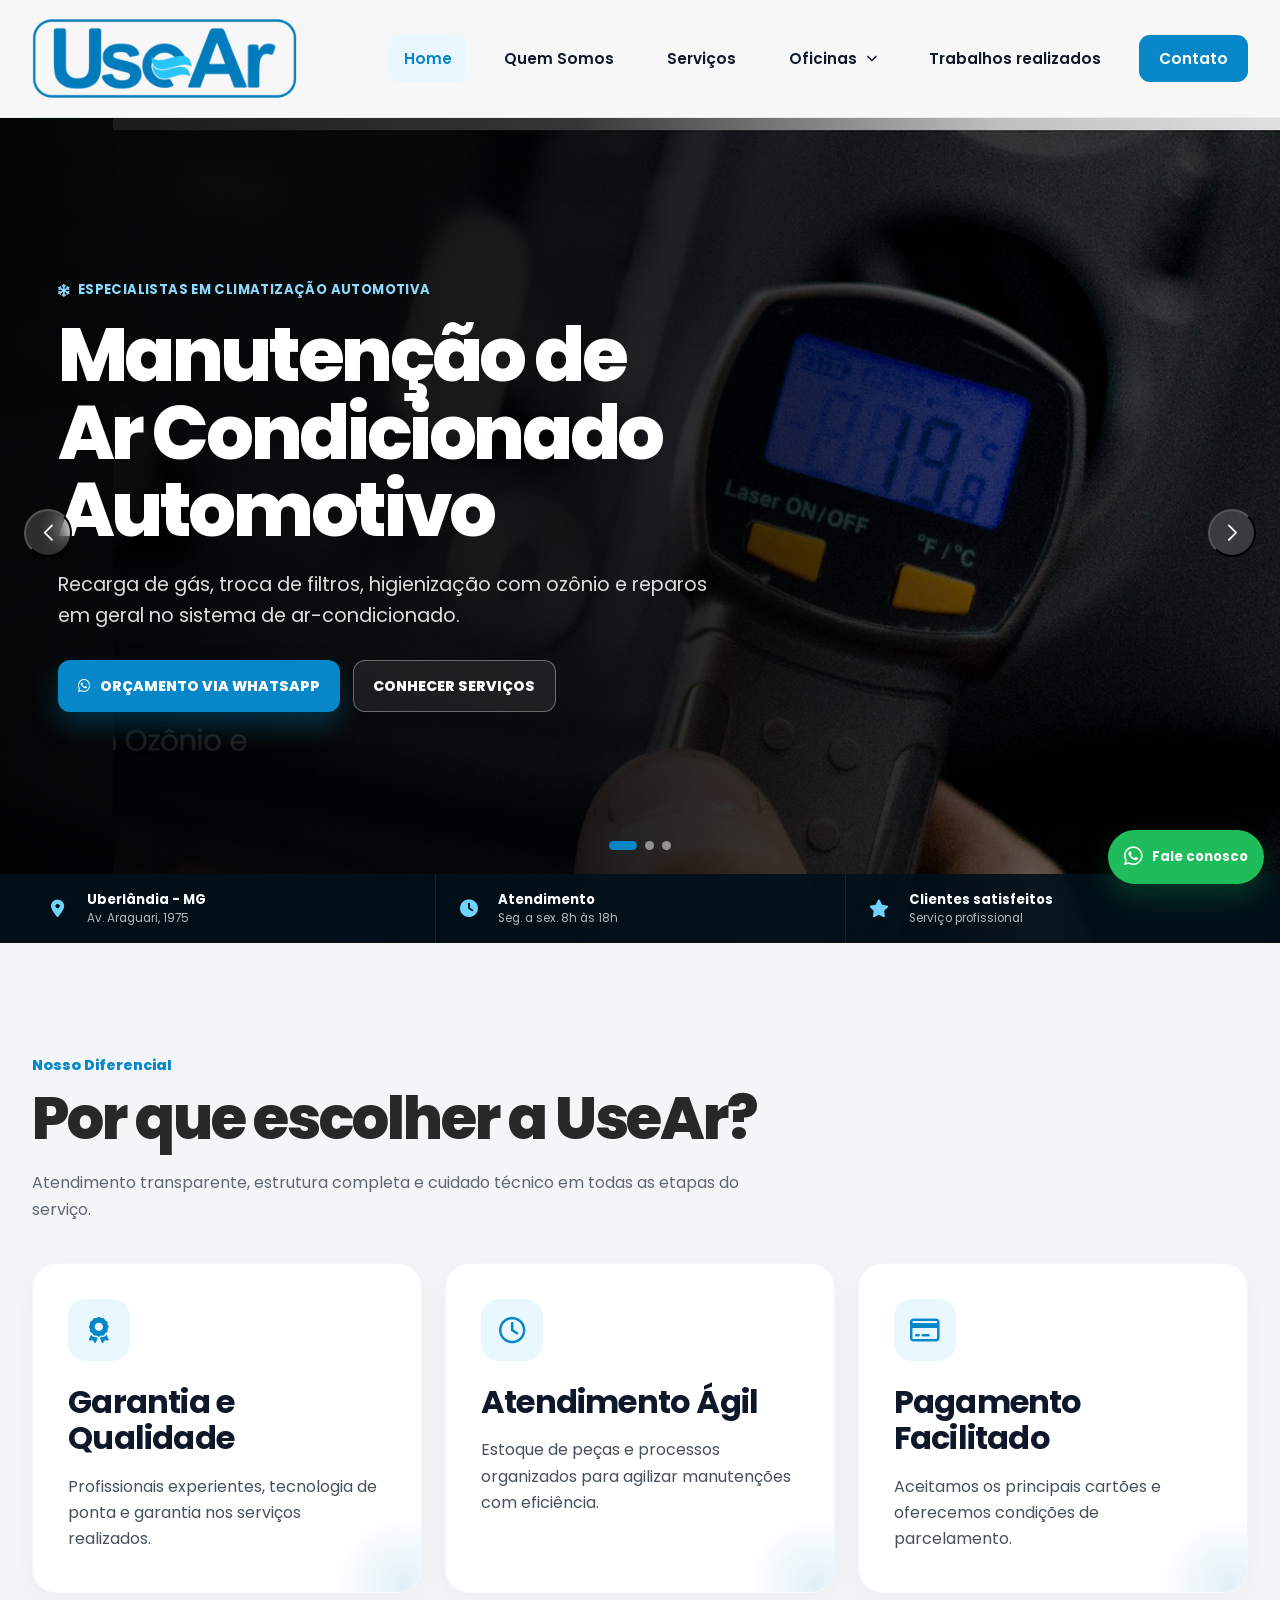
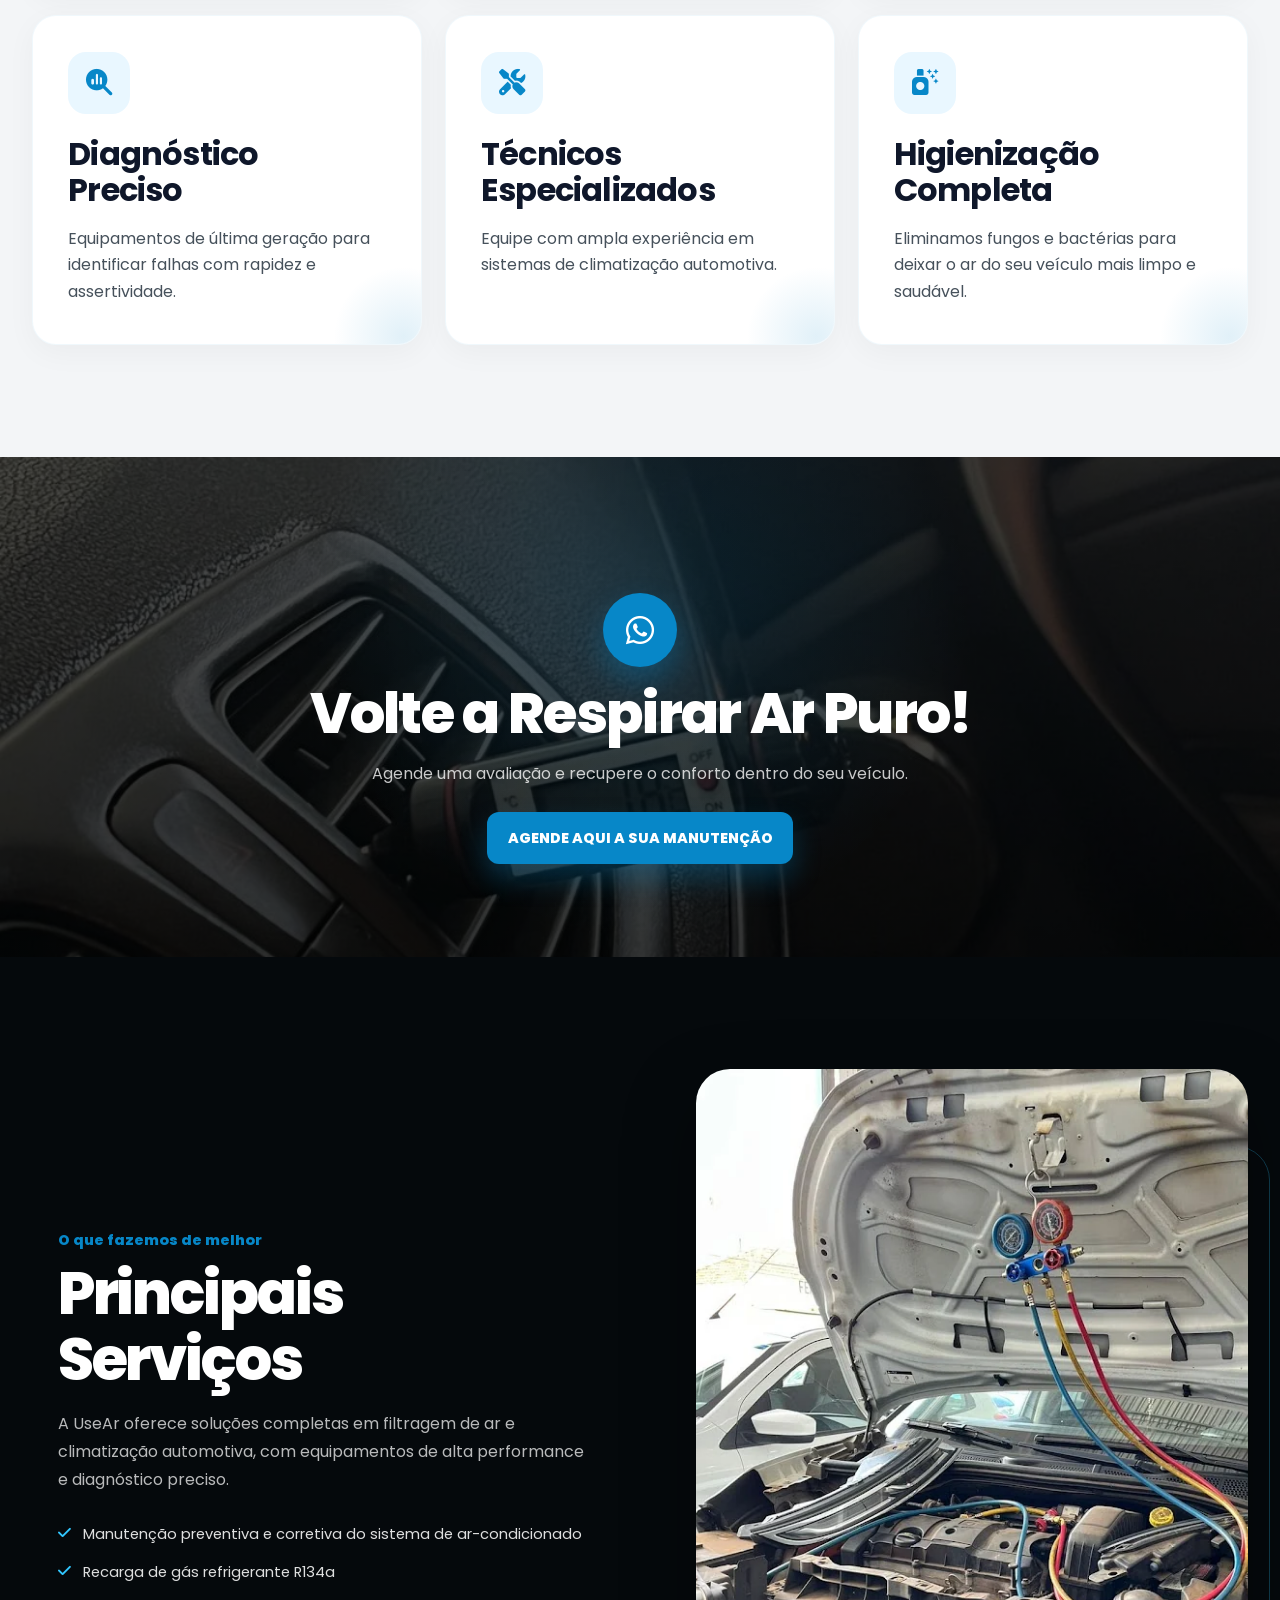
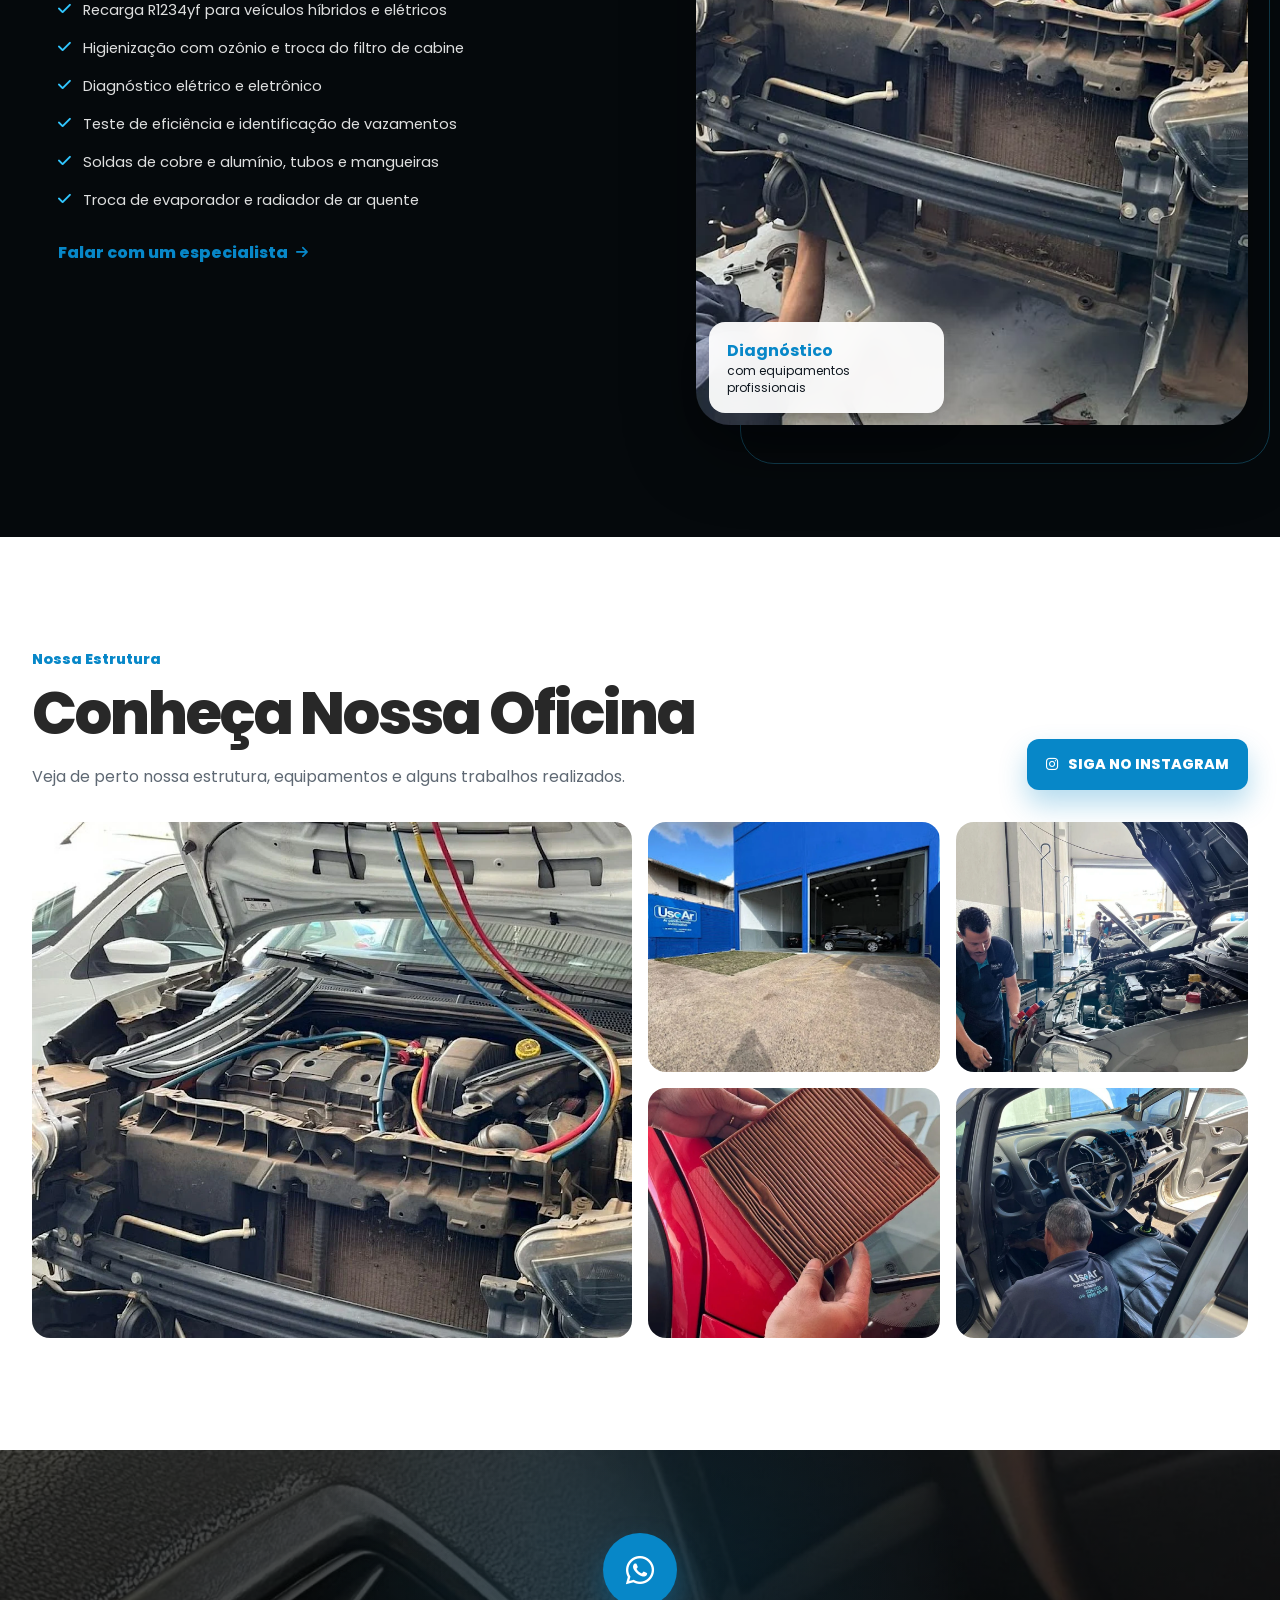
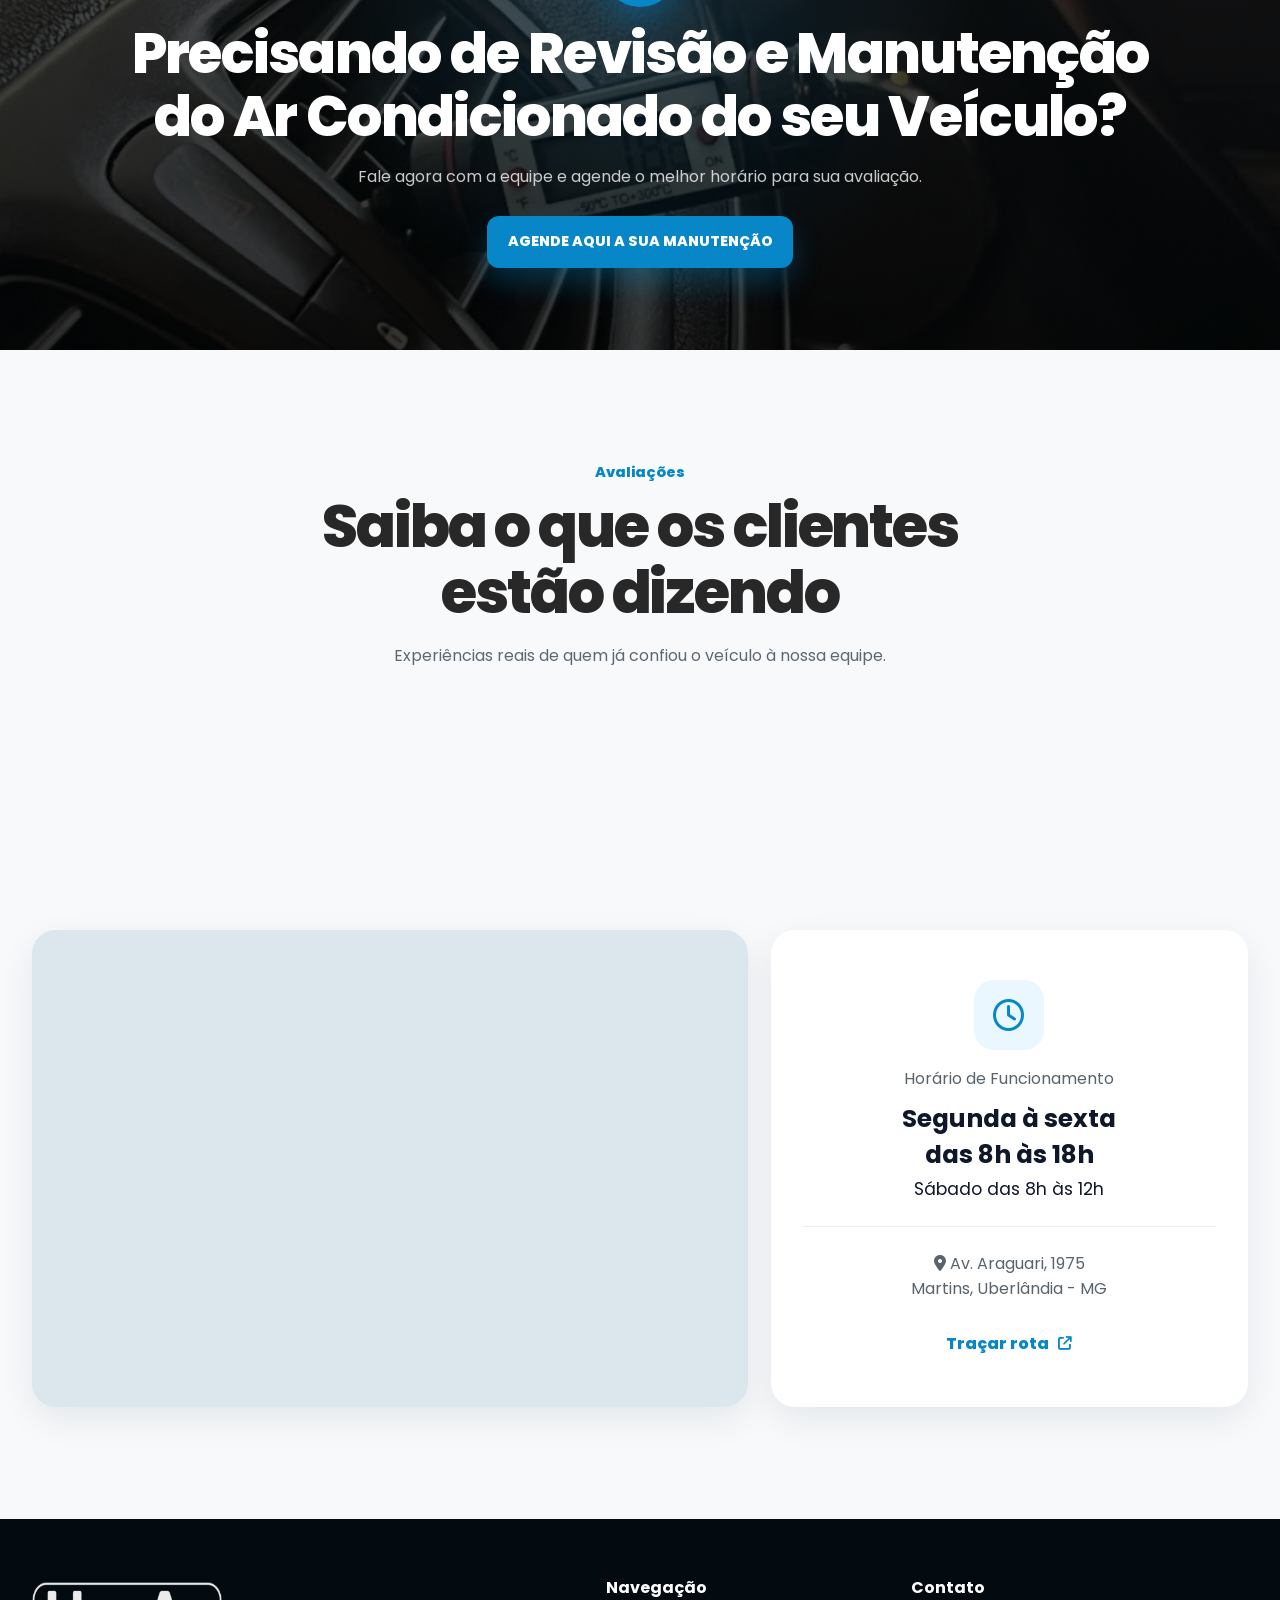
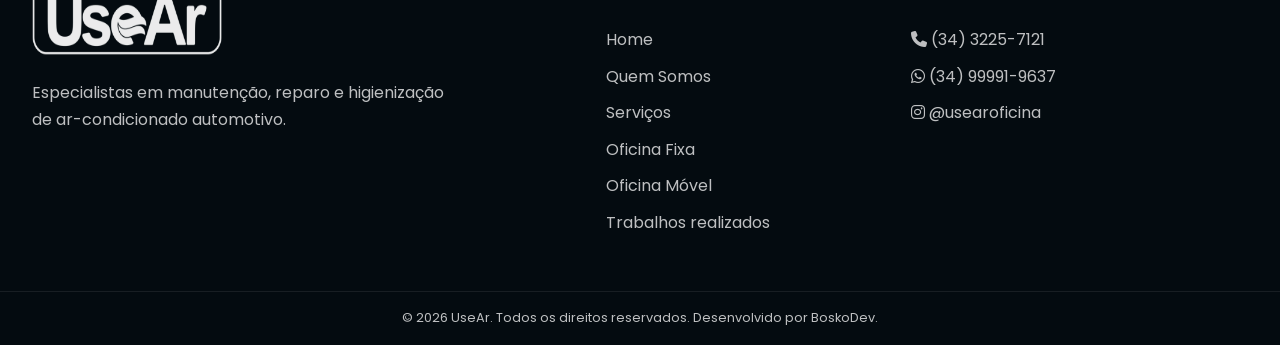
==== commit 5a7a5c88: "2 novas paginas" ====
--- a/index.html
+++ b/index.html
@@ -46,7 +46,7 @@
   <link rel="stylesheet" href="https://cdn.jsdelivr.net/npm/swiper@11/swiper-bundle.min.css">
   <link rel="stylesheet" href="https://unpkg.com/aos@2.3.1/dist/aos.css">
   <link rel="stylesheet" href="https://cdnjs.cloudflare.com/ajax/libs/font-awesome/6.7.2/css/all.min.css">
-  <link rel="stylesheet" href="assets/css/style.css">
+  <link rel="stylesheet" href="assets/css/style.css?v=oficinas-20260628">
 </head>
 <body class="bg-white text-slate-900 antialiased">
   <a class="skip-link" href="#conteudo">Pular para o conteúdo</a>
@@ -65,6 +65,13 @@
         <a href="index.html#inicio" aria-current="page">Home</a>
         <a href="quem-somos.html">Quem Somos</a>
         <a href="servicos.html">Serviços</a>
+        <details class="nav-dropdown">
+          <summary>Oficinas <i class="fa-solid fa-chevron-down" aria-hidden="true"></i></summary>
+          <div class="nav-dropdown-menu">
+            <a href="oficina-fixa.html">Oficina Fixa</a>
+            <a href="oficina-movel.html">Oficina Móvel</a>
+          </div>
+        </details>
         <a href="index.html#oficina">Trabalhos realizados</a>
         <a class="nav-cta" href="index.html#avaliacoes">Contato</a>
       </nav>
@@ -292,7 +299,12 @@
       </div>
       <div>
         <h2>Navegação</h2>
-        <a href="index.html#inicio">Home</a><a href="quem-somos.html">Quem Somos</a><a href="servicos.html">Serviços</a><a href="index.html#oficina">Trabalhos realizados</a>
+        <a href="index.html#inicio">Home</a>
+        <a href="quem-somos.html">Quem Somos</a>
+        <a href="servicos.html">Serviços</a>
+        <a href="oficina-fixa.html">Oficina Fixa</a>
+        <a href="oficina-movel.html">Oficina Móvel</a>
+        <a href="index.html#oficina">Trabalhos realizados</a>
       </div>
       <div>
         <h2>Contato</h2>
--- a/assets/css/style.css
+++ b/assets/css/style.css
@@ -1017,3 +1017,1430 @@
   white-space: nowrap !important;
   border: 0 !important;
 }
+
+/* ==========================================================================
+   Correção de largura no mobile
+   Evita que navbar, carrossel e animações criem rolagem lateral.
+   ========================================================================== */
+html,
+body {
+  width: 100%;
+  max-width: 100%;
+  overflow-x: clip;
+}
+
+.site-header,
+.header-inner,
+.hero,
+.hero-swiper,
+.swiper-wrapper,
+.hero-slide,
+.hero-content,
+main,
+section {
+  max-width: 100%;
+}
+
+.header-inner,
+.hero-content {
+  min-width: 0;
+}
+
+@media (max-width: 639px) {
+  :root {
+    --header-height: 82px;
+  }
+
+  .site-header {
+    width: 100%;
+    max-width: 100vw;
+    overflow: visible;
+  }
+
+  .header-inner {
+    width: 100%;
+    max-width: 100%;
+    padding-right: 12px;
+    padding-left: 12px;
+  }
+
+  .brand {
+    width: clamp(132px, 42vw, 165px);
+    max-width: calc(100% - 66px);
+    min-width: 0;
+    overflow: hidden;
+  }
+
+  .brand img {
+    width: 100%;
+    max-width: 100%;
+    height: auto;
+    object-fit: contain;
+  }
+
+  .menu-toggle {
+    flex: 0 0 46px;
+    margin-left: 10px;
+  }
+
+  .main-nav {
+    left: 12px;
+    right: 12px;
+    width: auto;
+    max-width: calc(100vw - 24px);
+  }
+
+  .hero,
+  .hero-swiper,
+  .swiper-wrapper,
+  .hero-slide {
+    width: 100%;
+    max-width: 100vw;
+  }
+
+  .hero-content {
+    width: 100%;
+    max-width: 100%;
+    padding-right: 16px;
+    padding-left: 16px;
+  }
+
+  .hero-copy,
+  .hero-copy h1,
+  .hero-copy h2,
+  .hero-copy p,
+  .hero-actions {
+    max-width: 100%;
+  }
+
+  .hero-copy h1,
+  .hero-copy h2 {
+    overflow-wrap: anywhere;
+  }
+
+  .hero-actions {
+    display: grid;
+    grid-template-columns: minmax(0, 1fr);
+    width: min(100%, 330px);
+  }
+
+  .hero-actions .button {
+    width: 100%;
+    min-width: 0;
+    padding-right: .85rem;
+    padding-left: .85rem;
+    white-space: normal;
+  }
+
+  /* O fade lateral do AOS pode aumentar a largura visual antes da animação. */
+  [data-aos='fade-right'],
+  [data-aos='fade-left'] {
+    transform: translate3d(0, 28px, 0);
+  }
+}
+
+@supports not (overflow: clip) {
+  html,
+  body {
+    overflow-x: hidden;
+  }
+}
+
+
+/* ==========================================================================
+   Correção definitiva da navegação mobile
+   Mantém o menu visível fora da altura do header sem criar rolagem lateral.
+   ========================================================================== */
+@media (max-width: 1023px) {
+  body {
+    min-width: 0;
+  }
+
+  .site-header {
+    overflow: visible;
+  }
+
+  .header-inner {
+    position: relative;
+    min-width: 0;
+  }
+
+  .brand {
+    min-width: 0;
+  }
+
+  .main-nav {
+    box-sizing: border-box;
+    width: auto;
+    max-width: none;
+    max-height: calc(100svh - var(--header-height) - 1.2rem);
+    overflow-x: hidden;
+    overflow-y: auto;
+    overscroll-behavior: contain;
+  }
+
+  body.menu-open {
+    overflow: hidden;
+  }
+}
+
+/* ==========================================================================
+   Navegação com submenu das oficinas
+   ========================================================================== */
+.nav-dropdown {
+  position: relative;
+  min-width: 0;
+}
+
+.nav-dropdown summary {
+  display: flex;
+  align-items: center;
+  justify-content: space-between;
+  gap: .55rem;
+  padding: .85rem 1rem;
+  border-radius: 11px;
+  cursor: pointer;
+  list-style: none;
+  font-size: .94rem;
+  font-weight: 600;
+  transition: color .2s ease, background .2s ease;
+}
+
+.nav-dropdown summary::-webkit-details-marker { display: none; }
+.nav-dropdown summary:hover,
+.nav-dropdown summary:focus-visible,
+.nav-dropdown[open] > summary {
+  color: var(--blue);
+  background: #eff9ff;
+}
+
+.nav-dropdown summary i {
+  font-size: .7rem;
+  transition: transform .22s ease;
+}
+
+.nav-dropdown[open] summary i { transform: rotate(180deg); }
+
+.nav-dropdown-menu {
+  display: grid;
+  gap: .2rem;
+  margin-top: .25rem;
+  padding: .35rem;
+  border: 1px solid rgba(7, 135, 200, .1);
+  border-radius: 13px;
+  background: #f8fcff;
+}
+
+.nav-dropdown-menu a {
+  display: block;
+  white-space: nowrap;
+}
+
+.main-nav a[aria-current='page'],
+.nav-dropdown-menu a[aria-current='page'] {
+  color: var(--blue);
+  background: #eaf7ff;
+}
+
+@media (min-width: 1024px) {
+  .nav-dropdown summary {
+    padding: .75rem .95rem;
+    font-size: .95rem;
+  }
+
+  .nav-dropdown-menu {
+    position: absolute;
+    z-index: 20;
+    top: calc(100% + .6rem);
+    left: 50%;
+    width: max-content;
+    min-width: 190px;
+    margin-top: 0;
+    padding: .5rem;
+    border-radius: 16px;
+    background: #fff;
+    box-shadow: 0 18px 45px rgba(5, 42, 65, .17);
+    transform: translateX(-50%);
+  }
+
+  .nav-dropdown-menu::before {
+    content: '';
+    position: absolute;
+    left: 50%;
+    top: -7px;
+    width: 14px;
+    height: 14px;
+    border-top: 1px solid rgba(7, 135, 200, .1);
+    border-left: 1px solid rgba(7, 135, 200, .1);
+    background: #fff;
+    transform: translateX(-50%) rotate(45deg);
+  }
+
+  .nav-dropdown-menu a { position: relative; z-index: 1; }
+}
+
+/* ==========================================================================
+   Páginas Oficina Fixa e Oficina Móvel
+   ========================================================================== */
+.workshop-page-main {
+  background: #fff;
+}
+
+.workshop-page-shell {
+  position: relative;
+  z-index: 2;
+}
+
+.workshop-hero {
+  position: relative;
+  isolation: isolate;
+  overflow: hidden;
+  padding-top: calc(var(--header-height) + 3.5rem);
+  padding-bottom: 4.5rem;
+  background:
+    radial-gradient(circle at 88% 18%, rgba(77, 195, 255, .24), transparent 26%),
+    radial-gradient(circle at 12% 82%, rgba(7, 135, 200, .16), transparent 30%),
+    linear-gradient(135deg, #f7fcff 0%, #edf8ff 52%, #dff3ff 100%);
+}
+
+.workshop-hero::before {
+  content: '';
+  position: absolute;
+  z-index: -1;
+  inset: 0;
+  opacity: .32;
+  background-image:
+    linear-gradient(rgba(7, 135, 200, .07) 1px, transparent 1px),
+    linear-gradient(90deg, rgba(7, 135, 200, .07) 1px, transparent 1px);
+  background-size: 48px 48px;
+  mask-image: linear-gradient(to bottom, black, transparent 88%);
+}
+
+.workshop-hero > .workshop-page-shell {
+  gap: 3.2rem;
+}
+
+.workshop-hero-copy {
+  position: relative;
+  z-index: 4;
+}
+
+.workshop-kicker {
+  display: inline-flex;
+  align-items: center;
+  gap: .6rem;
+  margin-bottom: 1rem;
+  padding: .55rem .85rem;
+  border: 1px solid rgba(7, 135, 200, .14);
+  border-radius: 999px;
+  background: rgba(255, 255, 255, .72);
+  color: var(--blue-deep);
+  box-shadow: 0 10px 24px rgba(7, 135, 200, .08);
+  font-size: .78rem;
+  font-weight: 800;
+  letter-spacing: .04em;
+  text-transform: uppercase;
+  backdrop-filter: blur(10px);
+}
+
+.workshop-kicker i { color: var(--blue); }
+
+.workshop-hero-copy h1 {
+  margin: 0;
+  color: #071823;
+  font-size: clamp(3rem, 14vw, 6rem);
+  font-weight: 800;
+  letter-spacing: -.065em;
+  line-height: .95;
+  text-wrap: balance;
+}
+
+.workshop-hero-copy > p {
+  max-width: 680px;
+  margin: 1.45rem 0 0;
+  color: #425563;
+  font-size: clamp(1rem, 3.7vw, 1.18rem);
+  line-height: 1.75;
+}
+
+.workshop-hero-actions {
+  display: flex;
+  flex-wrap: wrap;
+  gap: .8rem;
+  margin-top: 1.8rem;
+}
+
+.button--light {
+  border-color: rgba(7, 135, 200, .18);
+  background: rgba(255, 255, 255, .75);
+  color: #173342;
+  box-shadow: 0 10px 28px rgba(13, 67, 98, .08);
+  backdrop-filter: blur(10px);
+}
+
+.button--light:hover {
+  border-color: rgba(7, 135, 200, .35);
+  background: #fff;
+  color: var(--blue-dark);
+}
+
+.workshop-hero-highlights {
+  display: grid;
+  gap: .7rem;
+  margin-top: 2rem;
+}
+
+.workshop-hero-highlights span {
+  display: flex;
+  align-items: center;
+  gap: .65rem;
+  color: #314956;
+  font-size: .88rem;
+  font-weight: 600;
+}
+
+.workshop-hero-highlights i { color: var(--blue); }
+
+.workshop-hero-media {
+  position: relative;
+  width: min(100%, 690px);
+  min-height: 420px;
+  margin-inline: auto;
+}
+
+.workshop-main-photo {
+  position: absolute;
+  inset: 0 0 3.8rem 0;
+  margin: 0;
+  overflow: hidden;
+  border: 9px solid rgba(255, 255, 255, .9);
+  border-radius: 34px;
+  background: #d8eaf4;
+  box-shadow: 0 28px 75px rgba(4, 56, 88, .23);
+  transform: rotate(1.2deg);
+  animation: workshop-photo-float 6s ease-in-out infinite;
+}
+
+.workshop-main-photo::after {
+  content: '';
+  position: absolute;
+  inset: 0;
+  background: linear-gradient(145deg, transparent 55%, rgba(0, 56, 88, .22));
+  pointer-events: none;
+}
+
+.workshop-main-photo img,
+.workshop-secondary-photo img,
+.mobile-van-photo img {
+  width: 100%;
+  height: 100%;
+  object-fit: cover;
+}
+
+.workshop-secondary-photo {
+  position: absolute;
+  z-index: 3;
+  right: -1rem;
+  bottom: -1.2rem;
+  width: min(46%, 280px);
+  aspect-ratio: 1 / 1;
+  margin: 0;
+  overflow: hidden;
+  border: 7px solid #fff;
+  border-radius: 26px;
+  background: #dcebf3;
+  box-shadow: 0 22px 45px rgba(4, 45, 70, .25);
+  transform: rotate(-3deg);
+  transition: transform .35s ease;
+}
+
+.workshop-secondary-photo:hover { transform: rotate(0) scale(1.04); }
+
+.workshop-photo-badge {
+  position: absolute;
+  z-index: 4;
+  left: -1rem;
+  bottom: .6rem;
+  display: grid;
+  grid-template-columns: auto 1fr;
+  gap: .8rem;
+  align-items: center;
+  max-width: 250px;
+  padding: .95rem 1rem;
+  border: 1px solid rgba(7, 135, 200, .12);
+  border-radius: 18px;
+  background: rgba(255, 255, 255, .94);
+  box-shadow: 0 18px 45px rgba(5, 52, 79, .18);
+  color: #49606e;
+  font-size: .75rem;
+  line-height: 1.4;
+  animation: workshop-badge-pulse 3.2s ease-in-out infinite;
+  backdrop-filter: blur(12px);
+}
+
+.workshop-photo-badge i {
+  display: grid;
+  width: 44px;
+  height: 44px;
+  place-items: center;
+  border-radius: 14px;
+  background: #e8f7ff;
+  color: var(--blue);
+  font-size: 1.25rem;
+}
+
+.workshop-photo-badge strong {
+  display: block;
+  color: #17313f;
+  font-size: .84rem;
+}
+
+.workshop-orbit {
+  position: absolute;
+  z-index: -1;
+  border: 1px solid rgba(7, 135, 200, .22);
+  border-radius: 50%;
+  animation: workshop-orbit-spin 15s linear infinite;
+}
+
+.workshop-orbit::before {
+  content: '';
+  position: absolute;
+  top: 50%;
+  left: -5px;
+  width: 10px;
+  height: 10px;
+  border-radius: 50%;
+  background: var(--blue);
+  box-shadow: 0 0 18px rgba(7, 135, 200, .8);
+}
+
+.workshop-orbit--one {
+  width: 280px;
+  height: 280px;
+  right: -100px;
+  top: -80px;
+}
+
+.workshop-orbit--two {
+  width: 190px;
+  height: 190px;
+  left: -70px;
+  bottom: 15px;
+  animation-direction: reverse;
+  animation-duration: 11s;
+}
+
+.workshop-ambient span {
+  position: absolute;
+  z-index: -1;
+  border-radius: 50%;
+  background: rgba(255, 255, 255, .66);
+  box-shadow: 0 0 45px rgba(7, 135, 200, .16);
+  animation: workshop-drift 8s ease-in-out infinite;
+}
+
+.workshop-ambient span:nth-child(1) { width: 18px; height: 18px; left: 7%; top: 20%; }
+.workshop-ambient span:nth-child(2) { width: 34px; height: 34px; left: 47%; top: 11%; animation-delay: -2s; }
+.workshop-ambient span:nth-child(3) { width: 14px; height: 14px; right: 8%; bottom: 18%; animation-delay: -4s; }
+.workshop-ambient span:nth-child(4) { width: 26px; height: 26px; left: 29%; bottom: 10%; animation-delay: -6s; }
+
+.workshop-quickbar {
+  position: relative;
+  z-index: 5;
+  background: #061018;
+  color: #fff;
+}
+
+.workshop-quickbar .workshop-page-shell {
+  gap: 0;
+}
+
+.workshop-quickbar .workshop-page-shell > div {
+  display: grid;
+  grid-template-columns: auto 1fr;
+  gap: .85rem;
+  align-items: center;
+  padding: 1.2rem 0;
+  border-bottom: 1px solid rgba(255, 255, 255, .08);
+}
+
+.workshop-quickbar .workshop-page-shell > div:last-child { border-bottom: 0; }
+
+.workshop-quickbar i {
+  display: grid;
+  width: 45px;
+  height: 45px;
+  place-items: center;
+  border-radius: 14px;
+  background: rgba(7, 135, 200, .18);
+  color: #71d4ff;
+  font-size: 1.1rem;
+}
+
+.workshop-quickbar span {
+  color: rgba(255, 255, 255, .65);
+  font-size: .8rem;
+  line-height: 1.45;
+}
+
+.workshop-quickbar strong {
+  display: block;
+  color: #fff;
+  font-size: .9rem;
+}
+
+.workshop-overview,
+.mobile-advantages,
+.mobile-services,
+.mobile-process,
+.mobile-coverage,
+.workshop-services-showcase,
+.workshop-switch {
+  padding: 5rem 0;
+}
+
+.workshop-overview,
+.mobile-advantages,
+.mobile-coverage {
+  background: #fff;
+}
+
+.workshop-section-heading {
+  max-width: 800px;
+  margin-bottom: 2.6rem;
+}
+
+.workshop-section-heading--center {
+  margin-inline: auto;
+  text-align: center;
+}
+
+.workshop-section-heading > span {
+  display: block;
+  margin-bottom: .65rem;
+  color: var(--blue);
+  font-size: .88rem;
+  font-weight: 800;
+  letter-spacing: .035em;
+  text-transform: uppercase;
+}
+
+.workshop-section-heading h2,
+.workshop-flow-copy h2,
+.mobile-advantages-copy h2,
+.mobile-coverage-copy h2,
+.workshop-switch-card h2 {
+  margin: 0;
+  color: #142630;
+  font-size: clamp(2rem, 8vw, 3.65rem);
+  font-weight: 750;
+  letter-spacing: -.045em;
+  line-height: 1.1;
+  text-wrap: balance;
+}
+
+.workshop-section-heading p,
+.workshop-flow-copy > p,
+.mobile-advantages-copy > p,
+.mobile-coverage-copy > p,
+.workshop-switch-card p {
+  margin: 1.1rem 0 0;
+  color: #5a6871;
+  line-height: 1.75;
+}
+
+.workshop-feature-grid,
+.mobile-advantages-cards,
+.mobile-service-grid,
+.mobile-process-grid,
+.workshop-pill-grid {
+  display: grid;
+  gap: 1rem;
+}
+
+.workshop-feature-card {
+  position: relative;
+  min-height: 310px;
+  padding: 1.7rem;
+  overflow: hidden;
+  border: 1px solid rgba(7, 135, 200, .1);
+  border-radius: 26px;
+  background: linear-gradient(145deg, #fff, #f0f9ff);
+  box-shadow: 0 14px 36px rgba(12, 58, 85, .07);
+  transition: transform .32s ease, box-shadow .32s ease, border-color .32s ease;
+}
+
+.workshop-feature-card::before,
+.mobile-service-grid article::before,
+.mobile-advantages-cards article::before {
+  content: '';
+  position: absolute;
+  inset: -130% 40% auto -60%;
+  height: 220%;
+  background: linear-gradient(90deg, transparent, rgba(255, 255, 255, .85), transparent);
+  transform: rotate(24deg);
+  transition: translate .7s ease;
+}
+
+.workshop-feature-card:hover,
+.mobile-service-grid article:hover,
+.mobile-advantages-cards article:hover {
+  transform: translateY(-8px);
+  border-color: rgba(7, 135, 200, .26);
+  box-shadow: 0 25px 58px rgba(12, 65, 97, .14);
+}
+
+.workshop-feature-card:hover::before,
+.mobile-service-grid article:hover::before,
+.mobile-advantages-cards article:hover::before {
+  translate: 260% 0;
+}
+
+.workshop-feature-number {
+  position: absolute;
+  right: 1.4rem;
+  top: 1.3rem;
+  color: rgba(7, 135, 200, .14);
+  font-size: 2.5rem;
+  font-weight: 800;
+  letter-spacing: -.08em;
+}
+
+.workshop-feature-icon {
+  display: grid;
+  width: 62px;
+  height: 62px;
+  margin-bottom: 1.6rem;
+  place-items: center;
+  border-radius: 18px;
+  background: #ddf3ff;
+  color: var(--blue);
+  font-size: 1.5rem;
+  transition: transform .32s ease;
+}
+
+.workshop-feature-card:hover .workshop-feature-icon { transform: rotate(-8deg) scale(1.08); }
+
+.workshop-feature-card h3,
+.mobile-advantages-cards h3,
+.mobile-service-grid h3,
+.mobile-process-grid h3 {
+  position: relative;
+  margin: 0;
+  color: #1c303b;
+  font-size: 1.22rem;
+  font-weight: 750;
+  letter-spacing: -.025em;
+  line-height: 1.25;
+}
+
+.workshop-feature-card p,
+.mobile-advantages-cards p,
+.mobile-service-grid p,
+.mobile-process-grid p {
+  position: relative;
+  margin: .85rem 0 0;
+  color: #5a6871;
+  font-size: .92rem;
+  line-height: 1.7;
+}
+
+.workshop-service-flow {
+  position: relative;
+  overflow: hidden;
+  padding: 5.4rem 0;
+  background:
+    radial-gradient(circle at 9% 20%, rgba(7, 135, 200, .18), transparent 29%),
+    linear-gradient(135deg, #041018, #092638);
+  color: #fff;
+}
+
+.workshop-service-flow::after {
+  content: '';
+  position: absolute;
+  right: -140px;
+  bottom: -140px;
+  width: 420px;
+  height: 420px;
+  border: 1px solid rgba(113, 212, 255, .12);
+  border-radius: 50%;
+  box-shadow: 0 0 0 55px rgba(113, 212, 255, .035), 0 0 0 110px rgba(113, 212, 255, .025);
+  animation: workshop-breathe 5s ease-in-out infinite;
+}
+
+.workshop-flow-grid {
+  display: grid;
+  gap: 3rem;
+}
+
+.workshop-flow-copy {
+  position: relative;
+  z-index: 2;
+}
+
+.workshop-flow-copy h2 { color: #fff; }
+.workshop-flow-copy > p { color: rgba(255, 255, 255, .68); }
+.text-link--light { color: #72d5ff; }
+
+.workshop-flow-steps {
+  position: relative;
+  z-index: 2;
+  display: grid;
+  gap: .95rem;
+  margin: 0;
+  padding: 0;
+  list-style: none;
+}
+
+.workshop-flow-steps::before {
+  content: '';
+  position: absolute;
+  left: 25px;
+  top: 30px;
+  bottom: 30px;
+  width: 2px;
+  background: linear-gradient(to bottom, var(--blue), rgba(113, 212, 255, .15));
+}
+
+.workshop-flow-steps li {
+  position: relative;
+  display: grid;
+  grid-template-columns: auto 1fr;
+  gap: 1rem;
+  align-items: start;
+  padding: 1.15rem;
+  border: 1px solid rgba(113, 212, 255, .13);
+  border-radius: 20px;
+  background: rgba(255, 255, 255, .045);
+  backdrop-filter: blur(8px);
+}
+
+.workshop-flow-steps li > span {
+  position: relative;
+  z-index: 2;
+  display: grid;
+  width: 52px;
+  height: 52px;
+  place-items: center;
+  border-radius: 16px;
+  background: var(--blue);
+  box-shadow: 0 10px 24px rgba(7, 135, 200, .3);
+  font-weight: 800;
+}
+
+.workshop-flow-steps strong {
+  display: block;
+  margin-top: .1rem;
+  color: #fff;
+  font-size: 1rem;
+}
+
+.workshop-flow-steps p {
+  margin: .3rem 0 0;
+  color: rgba(255, 255, 255, .61);
+  font-size: .86rem;
+  line-height: 1.55;
+}
+
+.workshop-services-showcase,
+.mobile-services {
+  background: #f2f8fc;
+}
+
+.workshop-pill-grid article {
+  display: grid;
+  grid-template-columns: auto 1fr;
+  gap: .9rem;
+  align-items: center;
+  padding: 1.2rem;
+  border: 1px solid rgba(7, 135, 200, .08);
+  border-radius: 19px;
+  background: #fff;
+  box-shadow: 0 10px 28px rgba(13, 62, 90, .055);
+  color: #2c424e;
+  font-size: .9rem;
+  font-weight: 700;
+  transition: transform .25s ease, box-shadow .25s ease;
+}
+
+.workshop-pill-grid article:hover {
+  transform: translateY(-5px) scale(1.01);
+  box-shadow: 0 18px 38px rgba(13, 62, 90, .11);
+}
+
+.workshop-pill-grid i {
+  display: grid;
+  width: 45px;
+  height: 45px;
+  place-items: center;
+  border-radius: 14px;
+  background: #e7f7ff;
+  color: var(--blue);
+  font-size: 1.1rem;
+}
+
+.workshop-switch {
+  background: #fff;
+}
+
+.workshop-switch-card {
+  position: relative;
+  display: grid;
+  gap: 2rem;
+  align-items: center;
+  overflow: hidden;
+  padding: 2.2rem 1.5rem;
+  border-radius: 30px;
+  background:
+    radial-gradient(circle at 90% 10%, rgba(113, 212, 255, .19), transparent 28%),
+    linear-gradient(135deg, #061018, #0b2e43);
+  box-shadow: 0 24px 65px rgba(4, 39, 59, .23);
+  color: #fff;
+}
+
+.workshop-switch-card::before {
+  content: '';
+  position: absolute;
+  width: 310px;
+  height: 310px;
+  right: -160px;
+  bottom: -190px;
+  border: 1px solid rgba(113, 212, 255, .2);
+  border-radius: 50%;
+  box-shadow: 0 0 0 45px rgba(113, 212, 255, .04), 0 0 0 90px rgba(113, 212, 255, .025);
+  animation: workshop-orbit-spin 18s linear infinite;
+}
+
+.workshop-switch-card > * { position: relative; z-index: 2; }
+
+.workshop-switch-card > div > span {
+  display: block;
+  margin-bottom: .7rem;
+  color: #71d4ff;
+  font-size: .82rem;
+  font-weight: 800;
+  letter-spacing: .04em;
+  text-transform: uppercase;
+}
+
+.workshop-switch-card h2 {
+  max-width: 760px;
+  color: #fff;
+  font-size: clamp(1.9rem, 7vw, 3.15rem);
+}
+
+.workshop-switch-card p {
+  max-width: 780px;
+  color: rgba(255, 255, 255, .66);
+}
+
+/* Oficina móvel */
+.workshop-hero--mobile {
+  background:
+    radial-gradient(circle at 82% 18%, rgba(77, 195, 255, .3), transparent 25%),
+    radial-gradient(circle at 13% 78%, rgba(7, 135, 200, .18), transparent 31%),
+    linear-gradient(135deg, #f5fbff 0%, #e7f6ff 58%, #d8f0ff 100%);
+}
+
+.workshop-route-lines span {
+  position: absolute;
+  z-index: -1;
+  height: 2px;
+  border-radius: 999px;
+  background: repeating-linear-gradient(90deg, rgba(7, 135, 200, .2) 0 9px, transparent 9px 19px);
+  animation: workshop-route 8s linear infinite;
+}
+
+.workshop-route-lines span:nth-child(1) { width: 45%; right: -4%; top: 28%; transform: rotate(-12deg); }
+.workshop-route-lines span:nth-child(2) { width: 36%; left: -8%; bottom: 23%; transform: rotate(8deg); animation-direction: reverse; }
+.workshop-route-lines span:nth-child(3) { width: 28%; right: 18%; bottom: 8%; transform: rotate(3deg); animation-duration: 11s; }
+
+.workshop-hero-media--mobile {
+  min-height: 500px;
+}
+
+.mobile-van-stage {
+  position: absolute;
+  inset: 0;
+  display: grid;
+  place-items: center;
+}
+
+.mobile-van-halo {
+  position: absolute;
+  width: min(88vw, 430px);
+  aspect-ratio: 1;
+  border-radius: 50%;
+  background: radial-gradient(circle, rgba(7, 135, 200, .26), rgba(7, 135, 200, .06) 58%, transparent 70%);
+  animation: workshop-breathe 4s ease-in-out infinite;
+}
+
+.mobile-van-photo {
+  position: relative;
+  z-index: 2;
+  width: min(66vw, 300px);
+  aspect-ratio: 262 / 362;
+  margin: 0;
+  overflow: hidden;
+  border: 9px solid rgba(255, 255, 255, .94);
+  border-radius: 38px;
+  background: #148dca;
+  box-shadow: 0 30px 75px rgba(2, 85, 130, .28);
+  transform: rotate(2deg);
+  animation: workshop-van-float 4.5s ease-in-out infinite;
+}
+
+.mobile-van-photo::after {
+  content: '';
+  position: absolute;
+  inset: 0;
+  background: linear-gradient(150deg, rgba(255,255,255,.12), transparent 45%, rgba(0, 40, 70, .16));
+  pointer-events: none;
+}
+
+.mobile-van-photo img { object-position: center; }
+
+.mobile-van-pin {
+  position: absolute;
+  z-index: 4;
+  display: flex;
+  align-items: center;
+  gap: .55rem;
+  padding: .7rem .85rem;
+  border: 1px solid rgba(7, 135, 200, .11);
+  border-radius: 14px;
+  background: rgba(255, 255, 255, .94);
+  box-shadow: 0 15px 35px rgba(4, 55, 86, .16);
+  color: #29424f;
+  font-size: .75rem;
+  font-weight: 700;
+  backdrop-filter: blur(10px);
+}
+
+.mobile-van-pin i { color: var(--blue); }
+.mobile-van-pin--one { left: 0; top: 18%; animation: workshop-pin-float 4s ease-in-out infinite; }
+.mobile-van-pin--two { right: 0; bottom: 19%; animation: workshop-pin-float 4s ease-in-out infinite reverse; }
+
+.mobile-advantages-grid,
+.mobile-coverage > .workshop-page-shell {
+  display: grid;
+  gap: 3rem;
+}
+
+.mobile-advantages-cards article {
+  position: relative;
+  overflow: hidden;
+  padding: 1.45rem;
+  border: 1px solid rgba(7, 135, 200, .09);
+  border-radius: 22px;
+  background: #f2f9fd;
+  transition: transform .3s ease, border-color .3s ease, box-shadow .3s ease;
+}
+
+.mobile-advantages-cards i {
+  position: relative;
+  display: grid;
+  width: 52px;
+  height: 52px;
+  margin-bottom: 1.15rem;
+  place-items: center;
+  border-radius: 16px;
+  background: #fff;
+  color: var(--blue);
+  box-shadow: 0 10px 24px rgba(7, 135, 200, .1);
+  font-size: 1.3rem;
+}
+
+.mobile-service-grid article {
+  position: relative;
+  min-height: 280px;
+  padding: 1.6rem;
+  overflow: hidden;
+  border: 1px solid rgba(7, 135, 200, .08);
+  border-radius: 26px;
+  background: #fff;
+  box-shadow: 0 12px 34px rgba(12, 62, 91, .06);
+  transition: transform .32s ease, box-shadow .32s ease, border-color .32s ease;
+}
+
+.mobile-service-grid article > span {
+  position: absolute;
+  right: 1.3rem;
+  top: 1.15rem;
+  color: rgba(7, 135, 200, .12);
+  font-size: 2.2rem;
+  font-weight: 800;
+}
+
+.mobile-service-grid article > i {
+  position: relative;
+  display: grid;
+  width: 62px;
+  height: 62px;
+  margin-bottom: 1.5rem;
+  place-items: center;
+  border-radius: 19px;
+  background: linear-gradient(145deg, #e4f6ff, #f4fbff);
+  color: var(--blue);
+  font-size: 1.45rem;
+  transition: transform .3s ease;
+}
+
+.mobile-service-grid article:hover > i { transform: rotate(8deg) scale(1.08); }
+
+.mobile-process {
+  position: relative;
+  overflow: hidden;
+  background: #061018;
+  color: #fff;
+}
+
+.mobile-process .workshop-section-heading h2 { color: #fff; }
+.mobile-process .workshop-section-heading > span { color: #72d5ff; }
+
+.workshop-route-track {
+  position: absolute;
+  left: -8%;
+  right: -8%;
+  top: 52%;
+  height: 3px;
+  opacity: .35;
+  background: repeating-linear-gradient(90deg, #72d5ff 0 10px, transparent 10px 22px);
+  transform: rotate(-2deg);
+  animation: workshop-route 7s linear infinite;
+}
+
+.mobile-process-grid {
+  position: relative;
+  z-index: 2;
+  margin: 0;
+  padding: 0;
+  list-style: none;
+}
+
+.mobile-process-grid li {
+  position: relative;
+  min-height: 260px;
+  padding: 1.6rem;
+  border: 1px solid rgba(113, 212, 255, .13);
+  border-radius: 25px;
+  background: rgba(255, 255, 255, .055);
+  backdrop-filter: blur(10px);
+}
+
+.mobile-process-grid li > span {
+  position: absolute;
+  top: 1.25rem;
+  right: 1.25rem;
+  color: rgba(113, 212, 255, .2);
+  font-size: 2rem;
+  font-weight: 800;
+}
+
+.mobile-process-grid li > i {
+  display: grid;
+  width: 58px;
+  height: 58px;
+  margin-bottom: 1.4rem;
+  place-items: center;
+  border-radius: 18px;
+  background: rgba(7, 135, 200, .22);
+  color: #72d5ff;
+  font-size: 1.45rem;
+  animation: workshop-icon-breathe 3s ease-in-out infinite;
+}
+
+.mobile-process-grid h3 { color: #fff; }
+.mobile-process-grid p { color: rgba(255, 255, 255, .62); }
+
+.mobile-coverage-map {
+  position: relative;
+  width: min(100%, 570px);
+  margin: 0 auto;
+}
+
+.mobile-coverage-map img {
+  position: relative;
+  z-index: 2;
+  width: 100%;
+  filter: drop-shadow(0 24px 34px rgba(6, 53, 79, .15));
+}
+
+.coverage-pulse {
+  position: absolute;
+  z-index: 1;
+  left: 44%;
+  top: 56%;
+  width: 42px;
+  height: 42px;
+  border: 3px solid var(--blue);
+  border-radius: 50%;
+  box-shadow: 0 0 0 0 rgba(7, 135, 200, .35);
+  animation: workshop-coverage-pulse 2.2s ease-out infinite;
+}
+
+.mobile-coverage-copy ul {
+  display: grid;
+  gap: .8rem;
+  margin: 1.6rem 0 0;
+  padding: 0;
+  list-style: none;
+}
+
+.mobile-coverage-copy li {
+  display: flex;
+  gap: .7rem;
+  align-items: flex-start;
+  color: #435864;
+  font-size: .94rem;
+  line-height: 1.55;
+}
+
+.mobile-coverage-copy li i {
+  margin-top: .2rem;
+  color: var(--blue);
+}
+
+.workshop-switch--light { background: #f2f8fc; }
+
+/* Animações das páginas de oficina */
+@keyframes workshop-photo-float {
+  0%, 100% { transform: rotate(1.2deg) translateY(0); }
+  50% { transform: rotate(.2deg) translateY(-9px); }
+}
+
+@keyframes workshop-van-float {
+  0%, 100% { transform: rotate(2deg) translateY(0); }
+  50% { transform: rotate(-1deg) translateY(-12px); }
+}
+
+@keyframes workshop-pin-float {
+  0%, 100% { transform: translateY(0); }
+  50% { transform: translateY(-8px); }
+}
+
+@keyframes workshop-badge-pulse {
+  0%, 100% { transform: translateY(0) scale(1); }
+  50% { transform: translateY(-5px) scale(1.015); }
+}
+
+@keyframes workshop-orbit-spin {
+  to { transform: rotate(360deg); }
+}
+
+@keyframes workshop-drift {
+  0%, 100% { transform: translate3d(0, 0, 0); opacity: .45; }
+  50% { transform: translate3d(20px, -24px, 0); opacity: .95; }
+}
+
+@keyframes workshop-breathe {
+  0%, 100% { transform: scale(1); opacity: .65; }
+  50% { transform: scale(1.07); opacity: 1; }
+}
+
+@keyframes workshop-route {
+  to { background-position: 160px 0; }
+}
+
+@keyframes workshop-icon-breathe {
+  0%, 100% { transform: scale(1); }
+  50% { transform: scale(1.08); }
+}
+
+@keyframes workshop-coverage-pulse {
+  0% { box-shadow: 0 0 0 0 rgba(7, 135, 200, .36); transform: scale(.82); }
+  70% { box-shadow: 0 0 0 32px rgba(7, 135, 200, 0); transform: scale(1); }
+  100% { box-shadow: 0 0 0 0 rgba(7, 135, 200, 0); transform: scale(.82); }
+}
+
+@media (min-width: 640px) {
+  .workshop-hero {
+    padding-top: calc(var(--header-height) + 4.5rem);
+    padding-bottom: 5.5rem;
+  }
+
+  .workshop-hero-highlights {
+    grid-template-columns: repeat(2, minmax(0, max-content));
+    column-gap: 1.4rem;
+  }
+
+  .workshop-hero-media { min-height: 520px; }
+
+  .workshop-quickbar .workshop-page-shell {
+    grid-template-columns: repeat(3, minmax(0, 1fr));
+  }
+
+  .workshop-quickbar .workshop-page-shell > div {
+    padding: 1.35rem 1.2rem;
+    border-right: 1px solid rgba(255, 255, 255, .08);
+    border-bottom: 0;
+  }
+
+  .workshop-quickbar .workshop-page-shell > div:first-child { padding-left: 0; }
+  .workshop-quickbar .workshop-page-shell > div:last-child { padding-right: 0; border-right: 0; }
+
+  .workshop-overview,
+  .mobile-advantages,
+  .mobile-services,
+  .mobile-process,
+  .mobile-coverage,
+  .workshop-services-showcase,
+  .workshop-switch {
+    padding: 6rem 0;
+  }
+
+  .workshop-feature-grid,
+  .mobile-advantages-cards,
+  .mobile-service-grid,
+  .mobile-process-grid,
+  .workshop-pill-grid {
+    grid-template-columns: repeat(2, minmax(0, 1fr));
+  }
+
+  .workshop-switch-card { padding: 3rem; }
+
+  .workshop-hero-media--mobile { min-height: 590px; }
+  .mobile-van-photo { width: min(52vw, 340px); }
+  .mobile-van-pin--one { left: 8%; }
+  .mobile-van-pin--two { right: 7%; }
+}
+
+@media (min-width: 1024px) {
+  .workshop-hero {
+    min-height: 760px;
+    display: grid;
+    align-items: center;
+    padding-top: calc(var(--header-height) + 4.5rem);
+    padding-bottom: 5rem;
+  }
+
+  .workshop-hero > .workshop-page-shell {
+    grid-template-columns: minmax(0, .96fr) minmax(470px, 1.04fr);
+    gap: clamp(4rem, 7vw, 8rem);
+  }
+
+  .workshop-hero-copy h1 { font-size: clamp(4.6rem, 7.2vw, 7rem); }
+
+  .workshop-hero-highlights {
+    grid-template-columns: repeat(3, max-content);
+  }
+
+  .workshop-hero-media { min-height: 570px; }
+
+  .workshop-main-photo { inset: 0 2rem 4rem 0; }
+  .workshop-secondary-photo { right: -1.5rem; bottom: -.8rem; width: 43%; }
+  .workshop-photo-badge { left: -1.7rem; bottom: 1rem; }
+
+  .workshop-feature-grid { grid-template-columns: repeat(4, minmax(0, 1fr)); gap: 1.35rem; }
+
+  .workshop-feature-card { min-height: 355px; padding: 2rem; }
+
+  .workshop-service-flow { padding: 7.5rem 0; }
+  .workshop-flow-grid { grid-template-columns: minmax(0, .9fr) minmax(0, 1.1fr); gap: clamp(4rem, 8vw, 8rem); align-items: center; }
+
+  .workshop-pill-grid { grid-template-columns: repeat(3, minmax(0, 1fr)); gap: 1.25rem; }
+
+  .workshop-switch-card {
+    grid-template-columns: minmax(0, 1fr) auto;
+    padding: 3.5rem 4rem;
+  }
+
+  .workshop-switch-card .button { max-width: 290px; }
+
+  .workshop-hero-media--mobile { min-height: 610px; }
+  .mobile-van-photo { width: 350px; }
+  .mobile-van-pin--one { left: 2%; top: 22%; }
+  .mobile-van-pin--two { right: -1%; bottom: 21%; }
+
+  .mobile-advantages-grid {
+    grid-template-columns: minmax(0, .82fr) minmax(0, 1.18fr);
+    gap: clamp(4rem, 8vw, 8rem);
+    align-items: center;
+  }
+
+  .mobile-advantages-cards { gap: 1.25rem; }
+  .mobile-advantages-cards article { min-height: 225px; padding: 1.7rem; }
+
+  .mobile-service-grid { grid-template-columns: repeat(3, minmax(0, 1fr)); gap: 1.4rem; }
+  .mobile-service-grid article { min-height: 310px; padding: 1.9rem; }
+
+  .mobile-process-grid { grid-template-columns: repeat(4, minmax(0, 1fr)); gap: 1.3rem; }
+  .mobile-process-grid li { min-height: 315px; padding: 1.8rem; }
+
+  .mobile-coverage > .workshop-page-shell {
+    grid-template-columns: minmax(0, .9fr) minmax(0, 1.1fr);
+    gap: clamp(4rem, 8vw, 8rem);
+  }
+}
+
+@media (min-width: 1280px) {
+  .workshop-hero > .workshop-page-shell { gap: 8rem; }
+  .workshop-hero-media { min-height: 610px; }
+  .workshop-main-photo { right: 2.5rem; }
+  .workshop-feature-grid { gap: 1.7rem; }
+  .mobile-service-grid { gap: 1.7rem; }
+}
+
+@media (max-width: 639px) {
+  .workshop-hero {
+    padding-top: calc(var(--header-height) + 2.8rem);
+    padding-bottom: 3.5rem;
+  }
+
+  .workshop-hero-actions {
+    display: grid;
+    grid-template-columns: 1fr;
+  }
+
+  .workshop-hero-actions .button { width: 100%; }
+
+  .workshop-main-photo { inset-bottom: 3rem; border-width: 6px; border-radius: 27px; }
+  .workshop-secondary-photo { right: 0; width: 45%; border-width: 5px; border-radius: 20px; }
+  .workshop-photo-badge { left: 0; max-width: 215px; padding: .75rem; }
+  .workshop-photo-badge i { width: 38px; height: 38px; }
+
+  .workshop-quickbar .workshop-page-shell > div { padding-inline: .2rem; }
+
+  .workshop-feature-card { min-height: 285px; }
+  .workshop-switch-card .button { width: 100%; }
+
+  .workshop-hero-media--mobile { min-height: 480px; }
+  .mobile-van-pin { max-width: 150px; }
+  .mobile-van-pin--one { left: -2%; top: 14%; }
+  .mobile-van-pin--two { right: -2%; bottom: 13%; }
+
+  .workshop-route-track { display: none; }
+}
+
+@media (prefers-reduced-motion: reduce) {
+  .workshop-main-photo,
+  .workshop-photo-badge,
+  .workshop-orbit,
+  .workshop-ambient span,
+  .mobile-van-photo,
+  .mobile-van-pin,
+  .mobile-van-halo,
+  .workshop-route-lines span,
+  .workshop-route-track,
+  .mobile-process-grid li > i,
+  .coverage-pulse,
+  .workshop-switch-card::before,
+  .workshop-service-flow::after {
+    animation: none !important;
+  }
+}
+
+/* Ajuste intermediário para a navegação não encostar na logo em notebooks menores. */
+@media (min-width: 1024px) and (max-width: 1199px) {
+  .brand { width: 220px; }
+  .main-nav { gap: .1rem; }
+  .main-nav a,
+  .nav-dropdown summary { padding: .68rem .72rem; font-size: .86rem; }
+  .main-nav .nav-cta { padding-inline: .95rem; }
+}
+
+.nav-dropdown:has(a[aria-current='page']) > summary {
+  color: var(--blue);
+  background: #eff9ff;
+}
